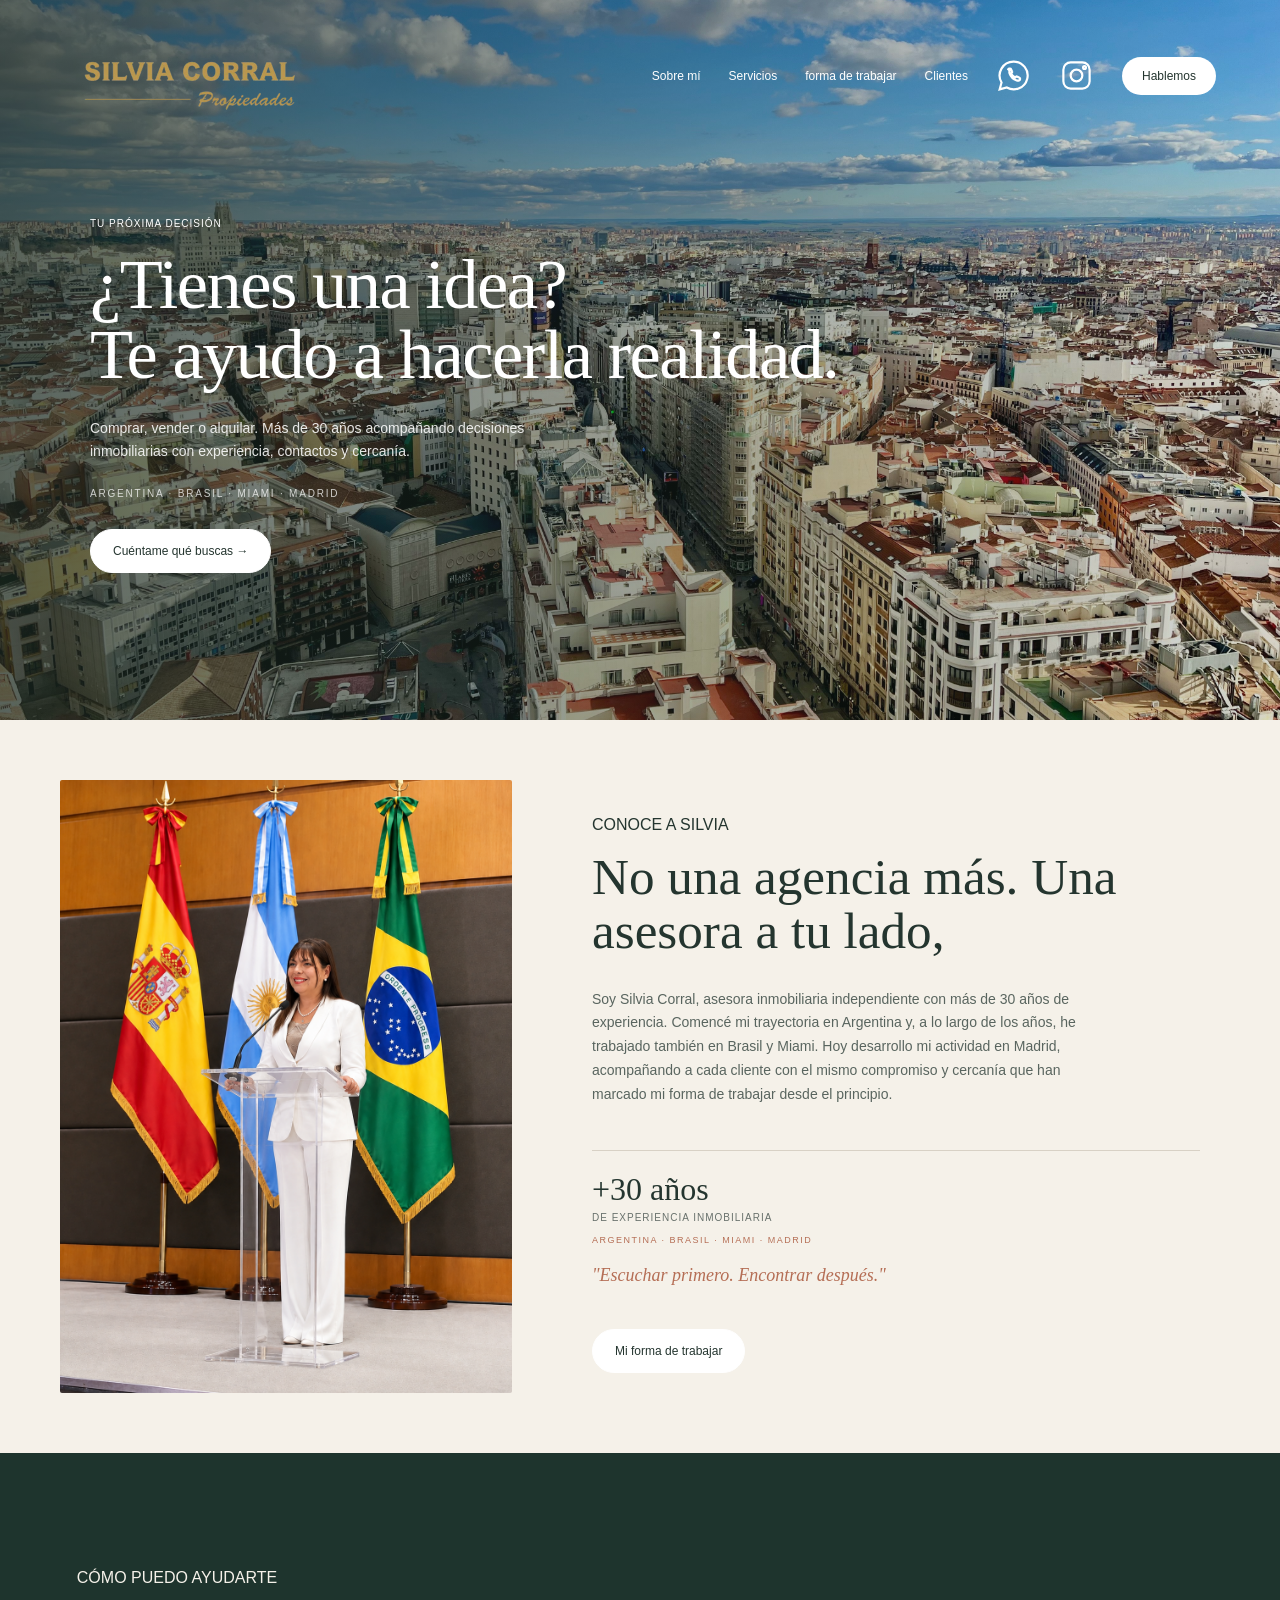
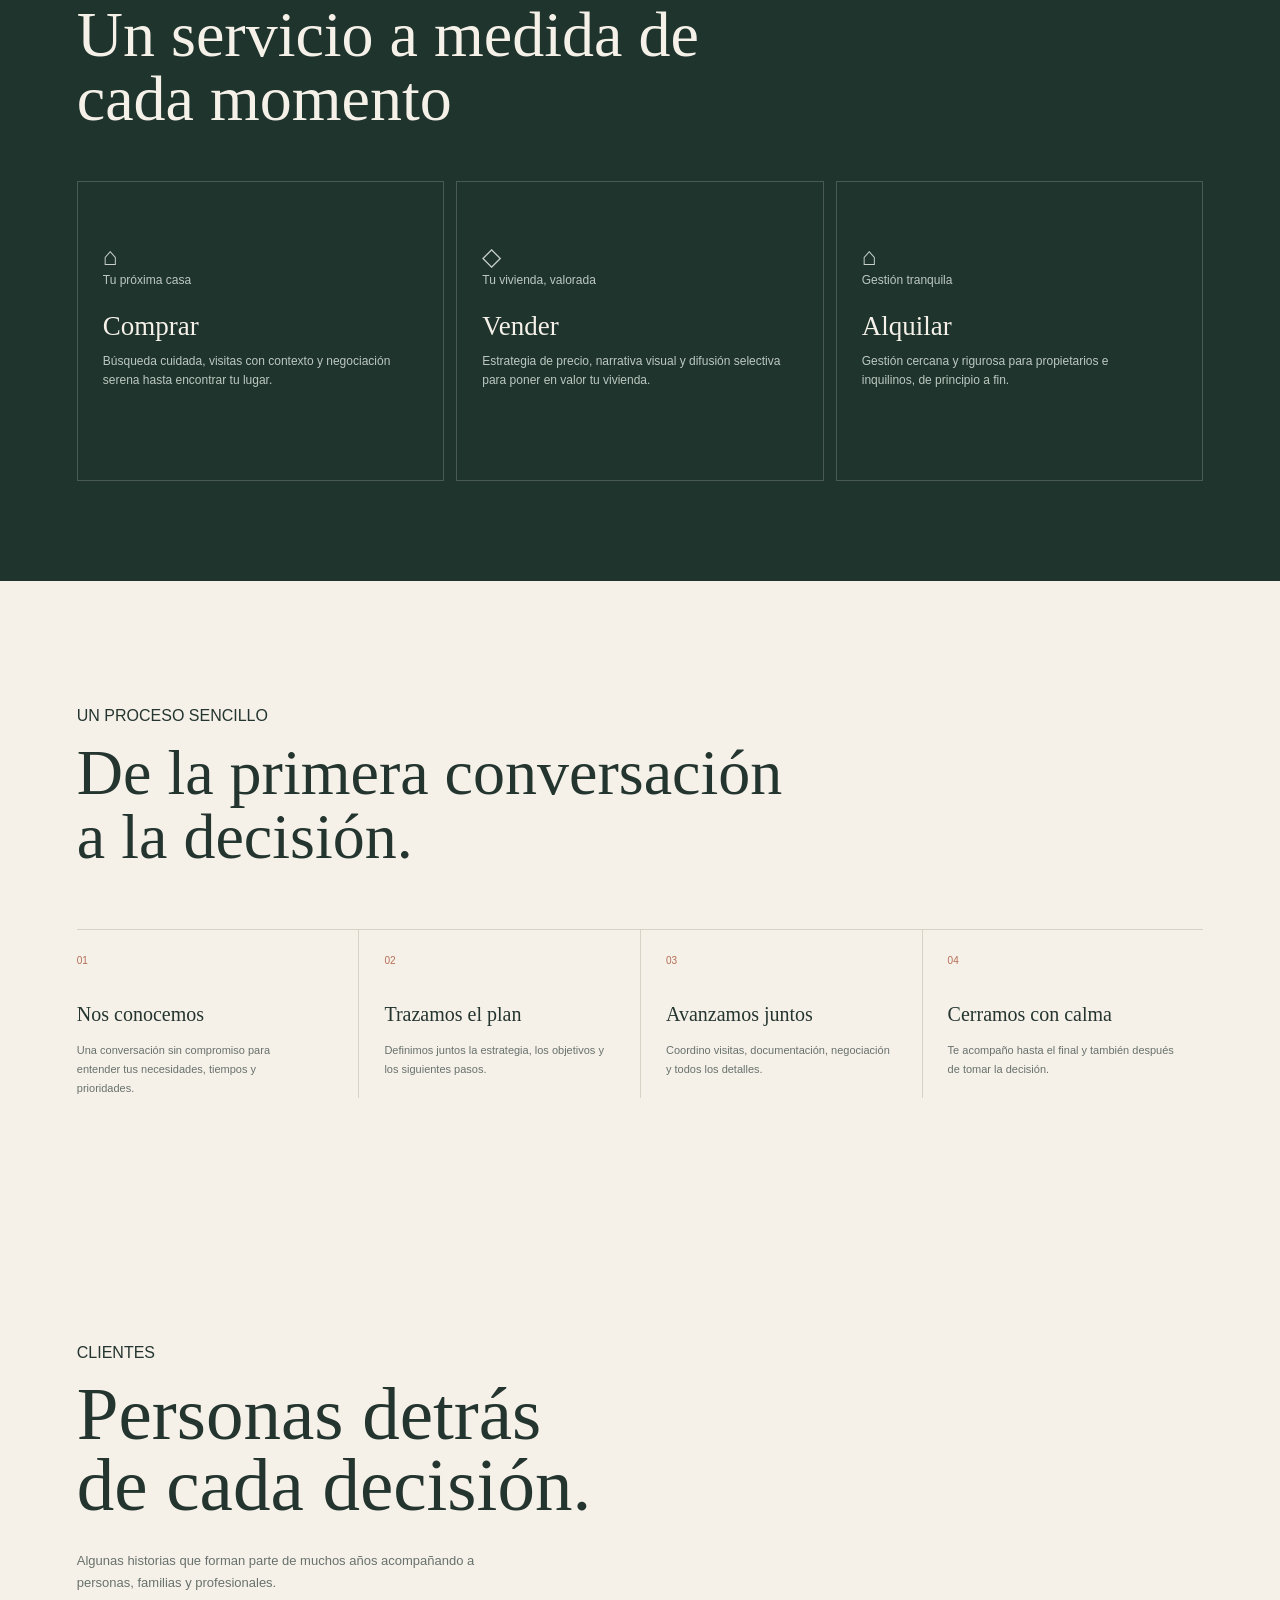
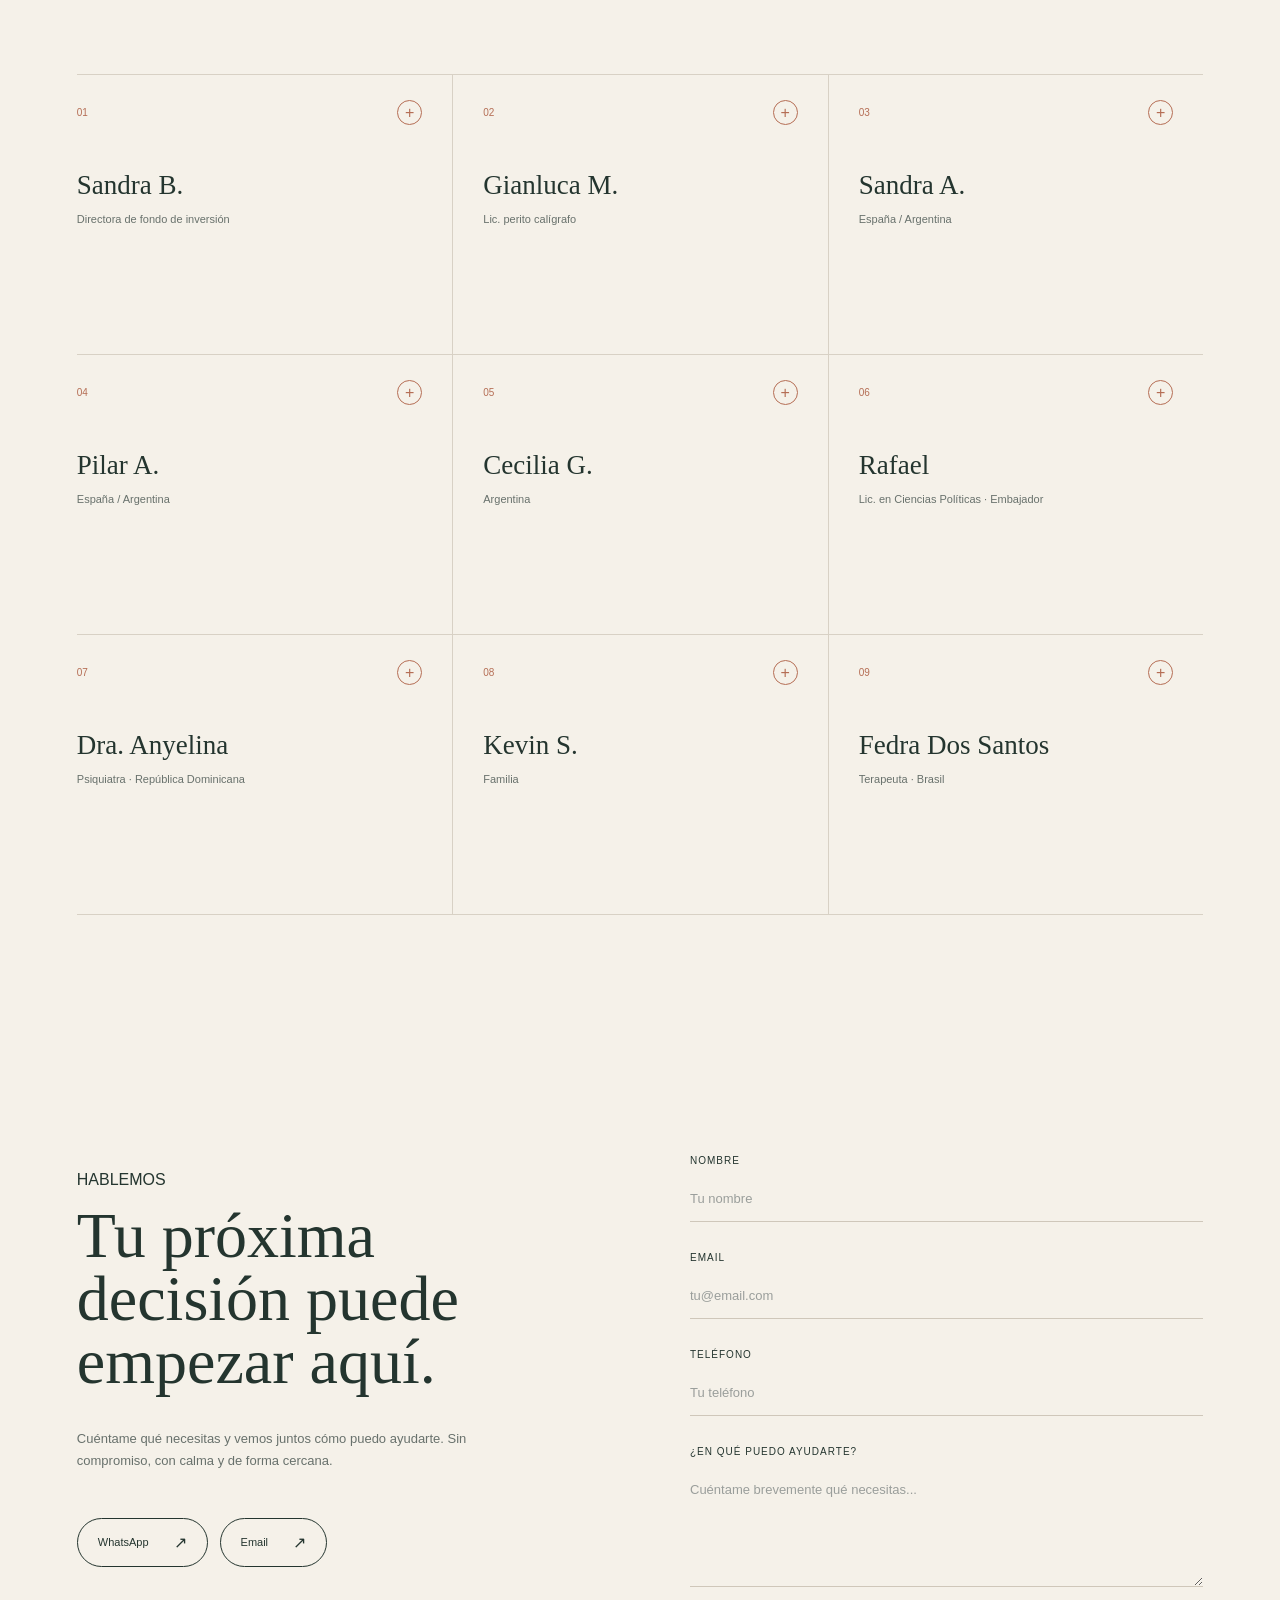
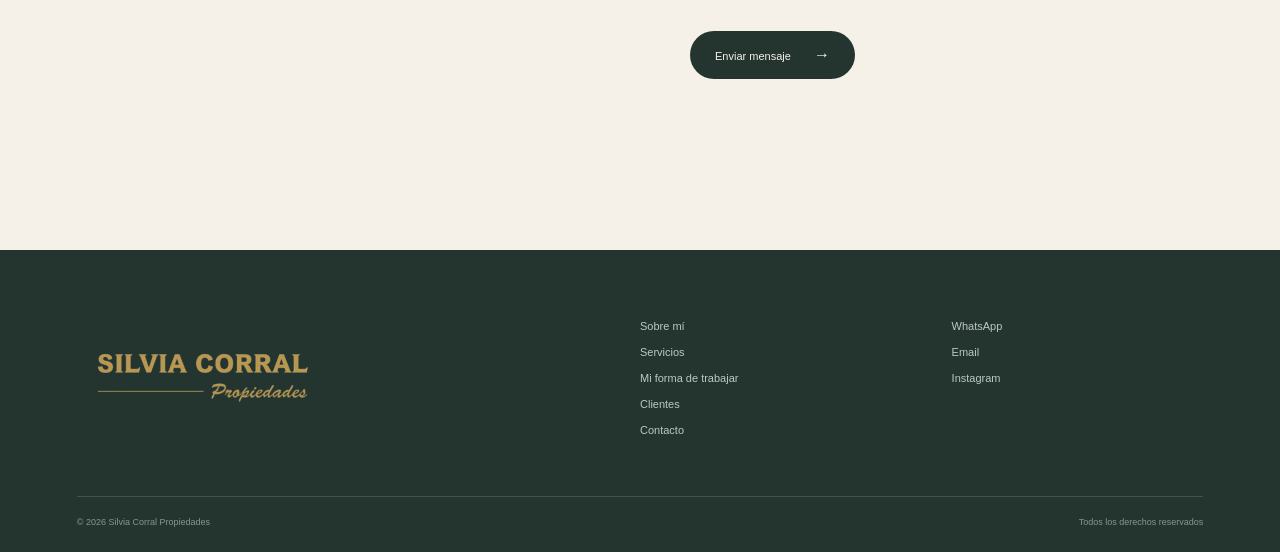
==== index.html @ bbc974fb "Añade logo e iconos sociales al navbar" ====
<!DOCTYPE html>
<html lang="es">
<head>
    <meta charset="UTF-8">
    <meta name="viewport" content="width=device-width, initial-scale=1.0">
    <title>Silvia Corral Propiedades</title>
    <link rel="stylesheet" href="css/style.css">
    <script src="js/main.js" defer></script>
</head>
<body>
<!-- vamos a empezar haciendo la parte del navbar, la idea es mostrar una pagina ELEGANTE pero moderna a su vez  -->
 <!-- Sobre mí | Servicios | Mi forma de trabajar | clientes | Hablemos -->
    <header class="header">
        <!-- vamos a sustituir por el logo orinal -->
        <a href="#" class="logo">
            <img src="img/logo.png" alt="Silvia Corral Propiedades">
        </a>
        <!-- voy a agregar los botones de whatsapp e instagram a ver que tal queda -->
        <nav class="nav">
            <a href="#sobre-mi">Sobre mí</a>
            <a href="#servicios">Servicios</a>
            <a href="#proceso">forma de trabajar</a>
            <a href="#clientes">Clientes</a>
            <!-- aqui vamos a añadir los botones de contacto, whatsapp e instagram  -->
          <a
            href="#"
            class="nav-social"
            id="nav-whatsapp"
            target="_blank"
            rel="noopener noreferrer"
            aria-label="WhatsApp"
>
            <svg viewBox="0 0 24 24" aria-hidden="true">
                <path d="M12 2.5a9.5 9.5 0 0 0-8.2 14.3L2.5 21.5l4.9-1.3A9.5 9.5 0 1 0 12 2.5Z"></path>
                <path d="M8.4 7.7c.2-.4.4-.5.7-.5h.6c.2 0 .4.1.5.4l.8 1.7c.1.2.1.4-.1.6l-.6.7c.7 1.2 1.6 2.1 2.8 2.8l.7-.6c.2-.2.4-.2.6-.1l1.7.8c.3.1.4.3.4.5v.6c0 .3-.1.5-.5.7-.5.3-1.2.3-1.8.1-2.3-.8-4.1-2.6-4.9-4.9-.2-.6-.2-1.3.1-1.8Z"></path>
            </svg>
            </a>
            <a
                href="https://www.instagram.com/silviacorral.propiedades/"
                class="nav-social"
                id="nav-instagram"
                target="_blank"
                rel="noopener noreferrer"
                aria-label="Instagram"
>
            <svg viewBox="0 0 24 24" aria-hidden="true">
                <rect x="3" y="3" width="18" height="18" rx="5"></rect>
                <circle cx="12" cy="12" r="4"></circle>
                <circle cx="17.5" cy="6.5" r="1"></circle>
            </svg>
            </a>
            <a href="#contacto" class="nav-contacto">Hablemos</a>
        </nav>
<!-- 
        <button class="menu-toggle" id="menu-toggle" aria-label="Abrir menú">
            ☰
        </button> -->
    </header>
    <main>
        <section class="hero">

            <div class="hero-contenido">
                <p class="hero-etiqueta">
                    TU PRÓXIMA DECISIÓN
                </p>
                <h1>
                     ¿Tienes una idea?<br>
                    Te ayudo a hacerla realidad.
                </h1>
                <p class="hero-descripcion">
                    Comprar, vender o alquilar.
                    Más de 30 años acompañando decisiones inmobiliarias
                    con experiencia, contactos y cercanía.
                </p>
                <p class="hero-trayectoria">
                   Argentina · Brasil · Miami · Madrid
                </p>
                <div class="hero-botones">
                    <a href="#contacto" class="boton boton-oscuro">
                         Cuéntame qué buscas →
                    </a>
                </div>
            </div>
        </section>
        <!-- Seguimos con la seccion de Silvia, aqui vamos a explicar a que se dedica sus años de experiencia, etc -->
         <section class="sobre-mi" id="sobre-mi">
            <div class="sobre-imagen">
                <img src="img/silvia.jpg" alt="Silvia Corral">
            </div>
            <div class="sobre-contenido">
                <p class="etiqueta">
                    CONOCE A SILVIA
                </p>
            <h2>
                No una agencia más.
                Una asesora a tu lado,
            </h2>
            <p class="sobre-texto">
                Soy Silvia Corral, asesora inmobiliaria independiente
                con más de 30 años de experiencia. Comencé mi trayectoria
                en Argentina y, a lo largo de los años, he trabajado también
                en Brasil y Miami. Hoy desarrollo mi actividad en Madrid,
                acompañando a cada cliente con el mismo compromiso y
                cercanía que han marcado mi forma de trabajar desde el principio.
            </p>
            <div class="trayectoria">
                <strong>+30 años</strong>
                <span>de experiencia inmobiliaria</span>
                <small>Argentina · Brasil · Miami · Madrid</small>
            </div>
            <p class="frase">
                "Escuchar primero. Encontrar después."
            </p>
            <a href="#servicios" class="boton boton-oscuro">
                Mi forma de trabajar
            </a>
            </div>
        </section>
        <!-- La seccion de servicios -->
         <section class="servicios" id="servicios">
            <div class="servicios-cabecera">
            <p class="etiqueta">
                CÓMO PUEDO AYUDARTE
            </p>
        <h2>
            Un servicio a medida
            de cada momento
        </h2>
        </div>
        <div class="servicios-grid">
        <article class="servicio">
            <div class="servicio-icono">
                ⌂
            </div>
            <p class="servicio-etiqueta">Tu próxima casa</p>
            <h3>
                Comprar
            </h3>
            <p>
                Búsqueda cuidada, visitas con contexto
                y negociación serena hasta encontrar
                tu lugar.
            </p>
        </article>
        <article class="servicio">
            <div class="servicio-icono">
                ◇
            </div>
            <p class="servicio-etiqueta">Tu vivienda, valorada</p>
            <h3>
                Vender
            </h3>
            <p>
                Estrategia de precio, narrativa visual
                y difusión selectiva para poner en valor
                tu vivienda.
            </p>
        </article>
        <article class="servicio">
            <div class="servicio-icono">
                ⌂
            </div>
            <p class="servicio-etiqueta">Gestión tranquila</p>
            <h3>
                Alquilar
            </h3>
            <p>
                Gestión cercana y rigurosa para
                propietarios e inquilinos, de principio
                a fin.
            </p>
        </article>
        </div>
    </section>
    <!-- Seguimos con la seccion de PROCESO, explicaremos al cliente como es la metodlogia
    para trabajar con Silvia  -->
    <section class="proceso" id="proceso">
    <div class="proceso-cabecera">
        <p class="etiqueta">
            UN PROCESO SENCILLO
        </p>
        <h2>
            De la primera conversación<br>
            a la decisión.
        </h2>
    </div>
    <div class="proceso-grid">
        <article class="paso">
            <span>01</span>
            <h3>
                Nos conocemos
            </h3>
            <p>
                Una conversación sin compromiso
                para entender tus necesidades,
                tiempos y prioridades.
            </p>
        </article>
        <article class="paso">
            <span>02</span>
            <h3>
                Trazamos el plan
            </h3>
            <p>
                Definimos juntos la estrategia,
                los objetivos y los siguientes
                pasos.
            </p>
        </article>
        <article class="paso">
            <span>03</span>
            <h3>
                Avanzamos juntos
            </h3>
            <p>
                Coordino visitas, documentación,
                negociación y todos los detalles.
            </p>
        </article>
        <article class="paso">
            <span>04</span>
            <h3>
                Cerramos con calma
            </h3>
            <p>
                Te acompaño hasta el final y también
                después de tomar la decisión.
            </p>
        </article>
    </div>
    </section>
    <!-- vvamos a añadir la seccion de clientes mostrando asi los +30 años de experiencia de Silvia, y los +100 clientes satisfechos, etc -->
     <section class="clientes" id="clientes">

    <div class="clientes-cabecera">
        <p class="etiqueta">CLIENTES</p>

        <h2>
            Personas detrás<br>
            de cada decisión.
        </h2>

        <p class="clientes-intro">
            Algunas historias que forman parte
            de muchos años acompañando a personas,
            familias y profesionales.
        </p>
    </div>


    <div class="clientes-grid">

        <article class="cliente" data-cliente="1">
            <div class="cliente-superior">
                <span class="cliente-numero">01</span>
                <span class="cliente-icono">+</span>
            </div>

            <h3>Sandra B.</h3>

            <p class="cliente-profesion">
                Directora de fondo de inversión
            </p>

            <div class="cliente-detalle">
                <p>
                    Asesoramiento especializado en
                    adquisición y posicionamiento para
                    perfiles de inversión.
                </p>
            </div>
        </article>


        <article class="cliente" data-cliente="2">
            <div class="cliente-superior">
                <span class="cliente-numero">02</span>
                <span class="cliente-icono">+</span>
            </div>

            <h3>Gianluca M.</h3>

            <p class="cliente-profesion">
                Lic. perito calígrafo
            </p>

            <div class="cliente-detalle">
                <p>
                    Gestión de venta de primera vivienda
                    con estrategia de mercado y cierre eficaz.
                </p>
            </div>
        </article>


        <article class="cliente" data-cliente="3">
            <div class="cliente-superior">
                <span class="cliente-numero">03</span>
                <span class="cliente-icono">+</span>
            </div>

            <h3>Sandra A.</h3>

            <p class="cliente-profesion">
                España / Argentina
            </p>

            <div class="cliente-detalle">
                <p>
                    Venta de inmueble y gestión continua
                    de administración patrimonial desde
                    Argentina.
                </p>
            </div>
        </article>


        <article class="cliente" data-cliente="4">
            <div class="cliente-superior">
                <span class="cliente-numero">04</span>
                <span class="cliente-icono">+</span>
            </div>

            <h3>Pilar A.</h3>

            <p class="cliente-profesion">
                España / Argentina
            </p>

            <div class="cliente-detalle">
                <p>
                    Intermediación en operación residencial
                    y continuidad en gestión administrativa
                    durante más de tres décadas.
                </p>
            </div>
        </article>


        <article class="cliente" data-cliente="5">
            <div class="cliente-superior">
                <span class="cliente-numero">05</span>
                <span class="cliente-icono">+</span>
            </div>

            <h3>Cecilia G.</h3>

            <p class="cliente-profesion">
                Argentina
            </p>

            <div class="cliente-detalle">
                <p>
                    Venta de inmueble con enfoque en
                    optimización de valor y transacción segura.
                </p>
            </div>
        </article>


        <article class="cliente" data-cliente="6">
            <div class="cliente-superior">
                <span class="cliente-numero">06</span>
                <span class="cliente-icono">+</span>
            </div>

            <h3>Rafael</h3>

            <p class="cliente-profesion">
                Lic. en Ciencias Políticas · Embajador
            </p>

            <div class="cliente-detalle">
                <p>
                    Cierre de operación residencial para
                    perfil familiar con enfoque en rentabilidad
                    y conveniencia estratégica.
                </p>
            </div>
        </article>


        <article class="cliente" data-cliente="7">
            <div class="cliente-superior">
                <span class="cliente-numero">07</span>
                <span class="cliente-icono">+</span>
            </div>

            <h3>Dra. Anyelina</h3>

            <p class="cliente-profesion">
                Psiquiatra · República Dominicana
            </p>

            <div class="cliente-detalle">
                <p>
                    Búsqueda y contratación de vivienda
                    para familia con criterios de ubicación,
                    confort y estabilidad.
                </p>
            </div>
        </article>


        <article class="cliente" data-cliente="8">
            <div class="cliente-superior">
                <span class="cliente-numero">08</span>
                <span class="cliente-icono">+</span>
            </div>

            <h3>Kevin S.</h3>

            <p class="cliente-profesion">
                Familia
            </p>

            <div class="cliente-detalle">
                <p>
                    Intermediación en venta de vivienda
                    unifamiliar para perfil familiar con
                    necesidad de traslado y reubicación.
                </p>
            </div>
        </article>


        <article class="cliente" data-cliente="9">
            <div class="cliente-superior">
                <span class="cliente-numero">09</span>
                <span class="cliente-icono">+</span>
            </div>

            <h3>Fedra Dos Santos</h3>

            <p class="cliente-profesion">
                Terapeuta · Brasil
            </p>

            <div class="cliente-detalle">
                <p>
                    Gestión de arrendamiento con selección
                    de inquilino y supervisión del proceso
                    de alquiler.
                </p>
            </div>
        </article>

    </div>

</section>
    <!-- Seccion de cntacto, aqui tambien vamos añadir el icono de whatsapp y correos  -->
<section class="contacto" id="contacto">
    <div class="contacto-info">
        <p class="etiqueta">HABLEMOS</p>
        <h2>
            Tu próxima decisión
            puede empezar aquí.
        </h2>
        <p class="contacto-texto">
            Cuéntame qué necesitas y vemos juntos
            cómo puedo ayudarte. Sin compromiso,
            con calma y de forma cercana.
        </p>
        <div class="contacto-botones">
            <a
                href="#"
                class="contacto-boton"
                id="boton-whatsapp"
                target="_blank"
                rel="noopener noreferrer"
                >
                WhatsApp
                <span>↗</span>
            </a>
            <a
                href="#"
                class="contacto-boton"
                id="boton-email"
          >
                Email
                <span>↗</span>
            </a>
        </div>
    </div>
    <form class="formulario-contacto" id="formulario-contacto" action="" method="POST" novalidate>
        <div class="campo">
            <label for="nombre">Nombre</label>
            <input
                type="text"
                id="nombre"
                name="nombre"
                placeholder="Tu nombre"
                required
            >
        </div>
        <div class="campo">
            <label for="email">Email</label>
            <input
                type="email"
                id="email"
                name="email"
                placeholder="tu@email.com"
                required
            >
        </div>
        <div class="campo">
            <label for="telefono">Teléfono</label>
            <input
                type="tel"
                id="telefono"
                name="telefono"
                placeholder="Tu teléfono"
            >
        </div>
        <div class="campo">
            <label for="mensaje">¿En qué puedo ayudarte?</label>
            <textarea
                id="mensaje"
                name="mensaje"
                rows="5"
                placeholder="Cuéntame brevemente qué necesitas..."
                required
            ></textarea>
        </div>
        <button type="submit" class="boton-enviar">
            Enviar mensaje
            <span>→</span>
        </button>
        <p class="mensaje-formulario" id="mensaje-formulario"></p>
    </form>
    </section>
    </main>
    <!-- parte final de la web -->
<footer class="footer">
 <div class="footer-contenido">
         <div class="footer-marca">
             <!-- vamos a sustituir por el logo orinal -->
            <a href="#" class="logo">
                <img src="img/logo.png" alt="Silvia Corral Propiedades">
            </a>
        </div>
        <div class="footer-enlaces">

            <a href="#sobre-mi">Sobre mí</a>
            <a href="#servicios">Servicios</a>
            <a href="#proceso">Mi forma de trabajar</a>
            <a href="#clientes">Clientes</a>
            <a href="#contacto">Contacto</a>
        </div>
        <div class="footer-contacto">
            <a href="https://wa.me/34600000000"
               target="_blank"
               rel="noopener noreferrer">
                WhatsApp
            </a>
            <a href="mailto:info@silviacorral.com">
                Email
            </a>
            <a href="#" target="_blank">
                Instagram
            </a>
        </div>
    </div>
    <div class="footer-bottom">

        <span>
            © 2026 Silvia Corral Propiedades
        </span>

        <span>
            Todos los derechos reservados
        </span>

    </div>
</footer>
</body>
</html>
---- css/style.css ----
/* Configuracion inicial basica */
* {
    box-sizing: border-box;
}
html {
    scroll-behavior: smooth;
}
body {
    margin: 0;
    background: #f5f1e9;
    color: #24352f;
    font-family: Arial, sans-serif;
}
a {
    color: inherit;
    text-decoration: none;
}
/* formulario */
.mensaje-formulario {
    min-height: 20px;
    margin-top: 20px;
    font-size: 11px;
    line-height: 1.5;
}

.mensaje-formulario.exito {
    color: #52705f;
}

.mensaje-formulario.error {
    color: #b56e55;
}
/* HEADER */
.header {
    position: absolute;
    top: 0;
    left: 0;

    width: 100%;

    padding: 28px 5%;

    display: flex;
    justify-content: space-between;
    align-items: center;

    z-index: 10;

    color: white;
}
.logo img {
    display: block;
    width: 250px;
    height: auto;
}
.nav {
    display: flex;
    align-items: center;
    gap: 28px;

    font-size: 12px;
}
.nav-contacto {
    padding: 12px 20px;

    background: white;
    color: #24352f;

    border-radius: 30px;
}
.nav-social {
    display: flex;
    align-items: center;
    justify-content: center;
    color: white;
    text-decoration: none;
}

.nav-social svg {
    width: 35px;
    height: 35px;
    fill: none;
    stroke: currentColor;
    stroke-width: 1.5;
}
/* HERO */
.hero {
    min-height: 720px;

    display: flex;
    align-items: center;

    color: white;

   background-image:
    linear-gradient(
        90deg,
        rgba(27, 42, 35, 0.72) 0%,
        rgba(27, 42, 35, 0.45) 45%,
        rgba(27, 42, 35, 0.15) 100%
    ),
    url("../img/hero.jpg");

    background-size: cover;
    background-position: center;
}
.hero-contenido {
    width: 90%;
    max-width: 1100px;

    margin: 0 auto;

    padding-top: 60px;
}
.hero-etiqueta {
    margin-bottom: 20px;

    font-size: 10px;
    letter-spacing: 1px;
}
.hero h1 {
    margin: 0;
    max-width: 750px;
    font-family: Georgia, serif;
    font-size: clamp(46px, 5.5vw, 76px);
    font-weight: normal;
    line-height: 1;
    letter-spacing: -1.5px;
}
.hero-descripcion {
    max-width: 500px;
    margin-top: 28px;
    font-size: 14px;
    line-height: 1.65;
    color: rgba(255, 255, 255, 0.88);
}
.hero-botones {
    display: flex;
    gap: 10px;

    margin-top: 30px;
}
.hero-trayectoria {
    margin-top: 24px;
    font-size: 10px;
    text-transform: uppercase;
    letter-spacing: 1.8px;
    color: rgba(255, 255, 255, 0.75);
}
.boton {
    padding: 14px 22px;

    border-radius: 30px;

    font-size: 12px;
}
.hero-contenido {
    position: relative;
    z-index: 2;
}
.boton-claro {
    background: white;
    color: #24352f;
}
.boton-oscuro {
    background: white;
    color: #24352f;
    border: 1px solid white;
    transition: all 0.3s ease;
}
.boton-oscuro:hover {
    background: transparent;
    color: white;
}
/* Sobre mi: diseño de la seccion de Silvia */
/* =========================
   SOBRE SILVIA
========================= */
.sobre-mi {
    display: grid;
    grid-template-columns: 0.8fr 1.2fr;
    min-height: 520px;
    background: #f5f1e9;
}
.sobre-imagen {
    min-height: 520px;
    padding: 60px 0 60px 60px;
}
.sobre-imagen img {
    width: 100%;
    height: 100%;
    display: block;
    object-fit: cover;
    border-radius: 2px;
}
.sobre-contenido {
    display: flex;
    flex-direction: column;
    justify-content: center;
    padding: 80px;
}
.sobre-contenido h2 {
    max-width: 600px;
    margin: 0;
    font-family: Georgia, serif;
    font-size: clamp(40px, 4vw, 60px);
    font-weight: normal;
    line-height: 1.05;
    color: #24352f;
}
.sobre-texto {
    max-width: 500px;
    margin-top: 30px;
    font-size: 14px;
    line-height: 1.7;
    color: #59655f;
}
.frase {
    margin-top: 20px;
    font-family: Georgia, serif;
    font-size: 18px;
    font-style: italic;
    color: #b56e55;
}
.sobre-contenido .boton {
    align-self: flex-start;
    margin-top: 25px;
}
.trayectoria {
    display: flex;
    flex-direction: column;
    gap: 4px;
    margin-top: 30px;
    padding-top: 20px;
    border-top: 1px solid #d8d1c5;
}

.trayectoria strong {
    font-family: Georgia, serif;
    font-size: 32px;
    font-weight: normal;
    color: #24352f;
}

.trayectoria span {
    color: #68716c;
    font-size: 10px;
    text-transform: uppercase;
    letter-spacing: 1px;
}

.trayectoria small {
    margin-top: 8px;
    color: #b56e55;
    font-size: 9px;
    text-transform: uppercase;
    letter-spacing: 1.5px;
}
/* =========================
   SERVICIOS
========================= */
.servicios {
    background: #1e342d;
    color: #f5f1e9;
    padding: 100px 6%;
}
.servicios-cabecera {
    max-width: 1200px;
    margin: 0 auto 50px;
}
.servicios-cabecera h2 {
    max-width: 700px;
    margin: 0;
    font-family: Georgia, serif;
    font-size: clamp(40px, 5vw, 64px);
    font-weight: normal;
    line-height: 1;
}
.servicios-grid {
    max-width: 1200px;
    margin: auto;
    display: grid;
    grid-template-columns: repeat(3, 1fr);
    gap: 12px;
}
.servicio {
    min-height: 300px;
    padding: 25px;
    border: 1px solid rgba(245, 241, 233, 0.2);
    display: flex;
    flex-direction: column;
}
.servicio-numero {
    font-size: 10px;
    color: #c98a70;
}
.servicio-icono {
    margin-top: 35px;
    font-size: 25px;
    color: #c8d0ca;
}
.servicio h3 {
    margin: 20px 0 10px;
    font-family: Georgia, serif;
    font-size: 27px;
    font-weight: normal;
}
.servicio p {
    max-width: 300px;
    margin: 0;
    color: #bdc8c2;
    font-size: 12px;
    line-height: 1.6;
}
/* El estilo de como sera la pagina del PROCESO para trabajar con Silvia */
/* =========================
   PROCESO
========================= */
.proceso {
    background: #f5f1e9;
    padding: 110px 6%;
}
.proceso-cabecera {
    max-width: 1200px;
    margin: 0 auto;
}
.proceso-cabecera h2 {
    margin: 0;
    font-family: Georgia, serif;
    font-size: clamp(40px, 5vw, 64px);
    font-weight: normal;
    line-height: 1;
    color: #24352f;
}
.proceso-grid {
    max-width: 1200px;
    margin: 60px auto 0;
    display: grid;
    grid-template-columns: repeat(4, 1fr);
    border-top: 1px solid #d8d1c5;
}
.paso {
    padding: 20px 25px 0 0;
}
.paso + .paso {
    padding-left: 25px;
    border-left: 1px solid #d8d1c5;
}
.paso span {
    color: #b56e55;
    font-size: 10px;
}
.paso h3 {
    margin: 35px 0 15px;
    font-family: Georgia, serif;
    font-size: 20px;
    font-weight: normal;
    color: #24352f;
}
.paso p {
    max-width: 230px;
    margin: 0;
    color: #68716c;
    font-size: 11px;
    line-height: 1.7;
}
/* en el sig bloque vamos a dejar elk estilo de la seccion de clientes */
/* =========================
   CLIENTES
========================= */

.clientes {
    background: #f5f1e9;
    padding: 120px 6%;
    color: #24352f;
}

.clientes-cabecera {
    max-width: 1200px;
    margin: 0 auto;
}

.clientes-cabecera h2 {
    margin: 0;
    font-family: Georgia, serif;
    font-size: clamp(45px, 6vw, 75px);
    font-weight: normal;
    line-height: 0.95;
}

.clientes-intro {
    max-width: 430px;
    margin: 30px 0 0;
    color: #68716c;
    font-size: 13px;
    line-height: 1.7;
}
/* GRID */
.clientes-grid {
    max-width: 1200px;
    margin: 80px auto 0;
    display: grid;
    grid-template-columns: repeat(3, 1fr);
    border-top: 1px solid #d8d1c5;
}
/* TARJETA */
.cliente {
    min-height: 280px;
    padding: 25px 30px 30px 0;
    border-bottom: 1px solid #d8d1c5;
    cursor: pointer;
    transition:
        background 0.3s ease,
        padding 0.3s ease;
}
.cliente:nth-child(3n + 2),
.cliente:nth-child(3n + 3) {
    padding-left: 30px;
    border-left: 1px solid #d8d1c5;
}
/* PARTE SUPERIOR */
.cliente-superior {
    display: flex;
    justify-content: space-between;
    align-items: center;
}
.cliente-numero {
    color: #b56e55;
    font-size: 10px;
}
.cliente-icono {
    width: 25px;
    height: 25px;
    display: flex;
    align-items: center;
    justify-content: center;
    border: 1px solid #b56e55;
    border-radius: 50%;
    color: #b56e55;
    font-size: 16px;
    font-weight: normal;
    transition:
        transform 0.3s ease,
        background 0.3s ease,
        color 0.3s ease;
}
/* TEXTO */
.cliente h3 {
    margin: 45px 0 10px;

    font-family: Georgia, serif;
    font-size: 27px;
    font-weight: normal;
}
.cliente-profesion {
    margin: 0;

    color: #68716c;
    font-size: 11px;
    line-height: 1.5;
}
/* DETALLE */

.cliente-detalle {
    max-height: 0;
    overflow: hidden;

    opacity: 0;

    transition:
        max-height 0.4s ease,
        opacity 0.3s ease,
        margin-top 0.4s ease;
}

.cliente-detalle p {
    max-width: 300px;
    margin: 0;

    color: #68716c;
    font-size: 12px;
    line-height: 1.7;
}


/* HOVER */

.cliente:hover {
    background: #eee9df;
}

.cliente:hover .cliente-icono {
    transform: rotate(90deg);
}


/* CLIENTE ABIERTO */

.cliente.activo {
    background: #eee9df;
}

.cliente.activo .cliente-icono {
    transform: rotate(45deg);
    background: #b56e55;
    color: #f5f1e9;
}

.cliente.activo .cliente-detalle {
    max-height: 150px;
    margin-top: 25px;
    opacity: 1;
}
/* ULTIMA PARTE y es CONTACTO */
/* =========================
   CONTACTO
========================= */

.contacto {
    background: #f5f1e9;
    padding: 120px 6%;
    display: grid;
    grid-template-columns: 1fr 1fr;
    gap: 100px;
}

.contacto-info {
    max-width: 550px;
}

.contacto-info h2 {
    margin: 0;
    font-family: Georgia, serif;
    font-size: clamp(45px, 5vw, 68px);
    font-weight: normal;
    line-height: 0.98;
    color: #24352f;
}

.contacto-texto {
    max-width: 430px;
    margin: 35px 0 0;
    color: #68716c;
    font-size: 13px;
    line-height: 1.7;
}

.contacto-botones {
    display: flex;
    gap: 12px;
    margin-top: 45px;
}

.contacto-boton {
    display: flex;
    align-items: center;
    gap: 25px;
    padding: 14px 20px;
    border: 1px solid #24352f;
    border-radius: 30px;
    color: #24352f;
    text-decoration: none;
    font-size: 11px;
    transition: all 0.3s ease;
}

.contacto-boton span {
    font-size: 16px;
}

.contacto-boton:hover {
    background: #24352f;
    color: #f5f1e9;
}


/* FORMULARIO */

.formulario-contacto {
    max-width: 550px;
    width: 100%;
}

.campo {
    margin-bottom: 30px;
}

.campo label {
    display: block;
    margin-bottom: 10px;
    color: #24352f;
    font-size: 10px;
    text-transform: uppercase;
    letter-spacing: 1px;
}

.campo input,
.campo textarea {
    width: 100%;
    box-sizing: border-box;
    padding: 15px 0;
    border: none;
    border-bottom: 1px solid #cfc7ba;
    background: transparent;
    color: #24352f;
    font-family: Arial, sans-serif;
    font-size: 13px;
    outline: none;
}

.campo textarea {
    resize: vertical;
    min-height: 120px;
}

.campo input::placeholder,
.campo textarea::placeholder {
    color: #9a9e9b;
}

.campo input:focus,
.campo textarea:focus {
    border-bottom-color: #24352f;
}

.boton-enviar {
    margin-top: 10px;
    padding: 15px 25px;
    border: none;
    border-radius: 30px;
    background: #24352f;
    color: #f5f1e9;
    font-size: 11px;
    cursor: pointer;
    transition: all 0.3s ease;
}

.boton-enviar span {
    margin-left: 20px;
    font-size: 16px;
}

.boton-enviar:hover {
    background: #b56e55;
}
/* parte final de la web estatica */
/* =========================
   FOOTER
========================= */

.footer {
    background: #24352f;
    color: #f5f1e9;
    padding: 70px 6% 25px;
}

.footer-contenido {
    max-width: 1200px;
    margin: 0 auto;
    display: grid;
    grid-template-columns: 2fr 1fr 1fr;
    gap: 60px;
}

.footer .logo {
    display: inline-flex;
    flex-direction: column;
    color: #f5f1e9;
    text-decoration: none;
}

.footer .logo span {
    font-family: Georgia, serif;
    font-size: 25px;
}

.footer .logo small {
    margin-top: 3px;
    font-size: 8px;
    letter-spacing: 2px;
}

.footer-marca p {
    max-width: 250px;
    margin-top: 25px;
    color: #bdc8c2;
    font-size: 11px;
    line-height: 1.6;
}

.footer-enlaces,
.footer-contacto {
    display: flex;
    flex-direction: column;
    gap: 14px;
}

.footer-enlaces a,
.footer-contacto a {
    color: #bdc8c2;
    text-decoration: none;
    font-size: 11px;
    transition: color 0.3s ease;
}

.footer-enlaces a:hover,
.footer-contacto a:hover {
    color: #c98a70;
}

.footer-bottom {
    max-width: 1200px;
    margin: 60px auto 0;
    padding-top: 20px;
    border-top: 1px solid rgba(245, 241, 233, 0.15);
    display: flex;
    justify-content: space-between;
    color: #89958f;
    font-size: 9px;
}
/* Aqui vamos a poner la seccion movil */
@media (max-width: 768px) {
        .header {
        padding: 20px 5%;
    }
    .nav {
        gap: 12px;
        font-size: 10px;
    }
    .nav-contacto {
        padding: 9px 14px;
    }
    .logo {
        font-size: 16px;
    }
    .sobre-mi {
        grid-template-columns: 1fr;
    }
   .sobre-imagen {
        min-height: 400px;
        padding: 30px 6% 0;
    }
    .sobre-contenido {
        padding: 70px 6%;
    }
    .servicios-grid {
    grid-template-columns: 1fr;
}
.servicio {
    min-height: 250px;
}
.proceso {
    padding: 80px 6%;
}
.proceso-grid {
    grid-template-columns: 1fr 1fr;
    gap: 0;
}
.paso {
    padding: 25px 15px 25px 0;
}
.paso + .paso {
    padding-left: 15px;
}
.paso:nth-child(3) {
    border-left: none;
    padding-left: 0;
}
.contacto {
        grid-template-columns: 1fr;
        gap: 60px;
        padding: 80px 6%;
    }

    .contacto-info h2 {
        font-size: 48px;
    }

    .contacto-botones {
        flex-direction: column;
        align-items: flex-start;
    }

    .contacto-boton {
        width: auto;
    }
    .footer-contenido {
    grid-template-columns: 1fr;
    gap: 40px;
}

.footer-bottom {
    flex-direction: column;
    gap: 10px;
}
}
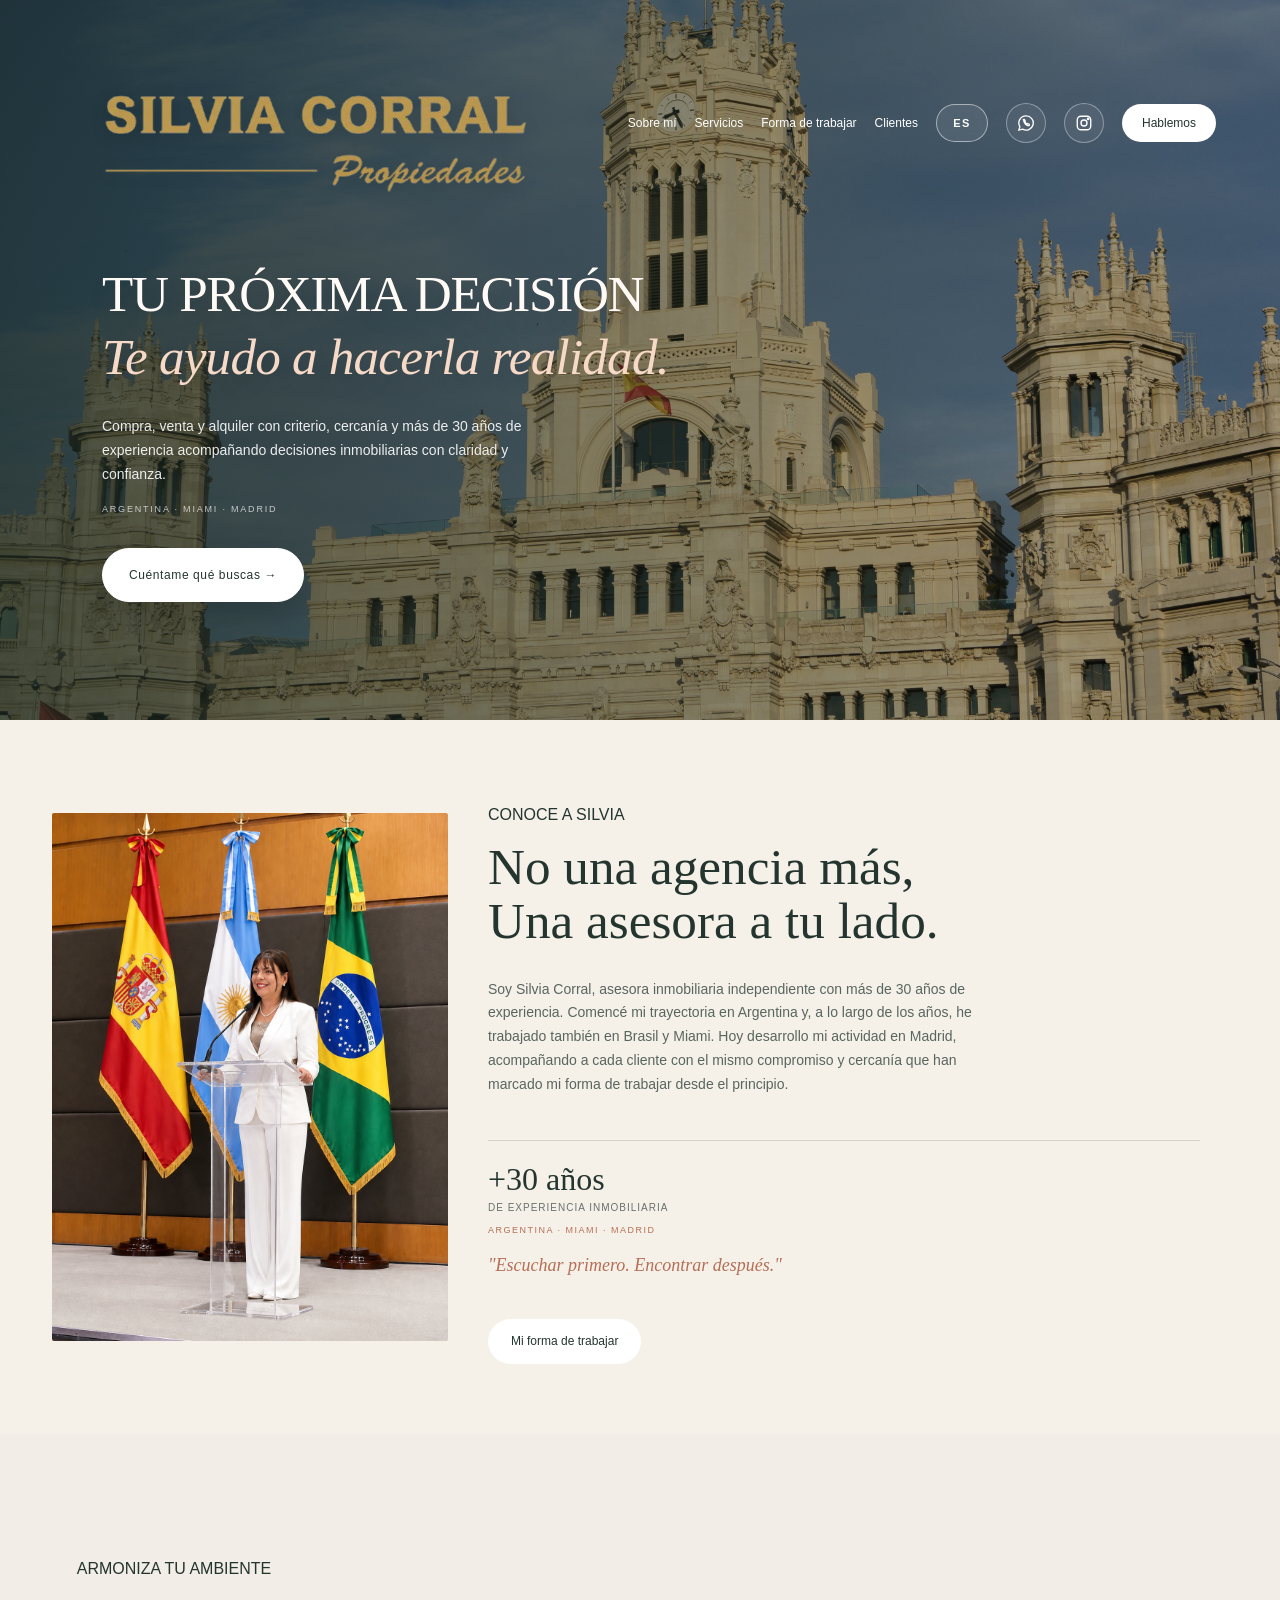
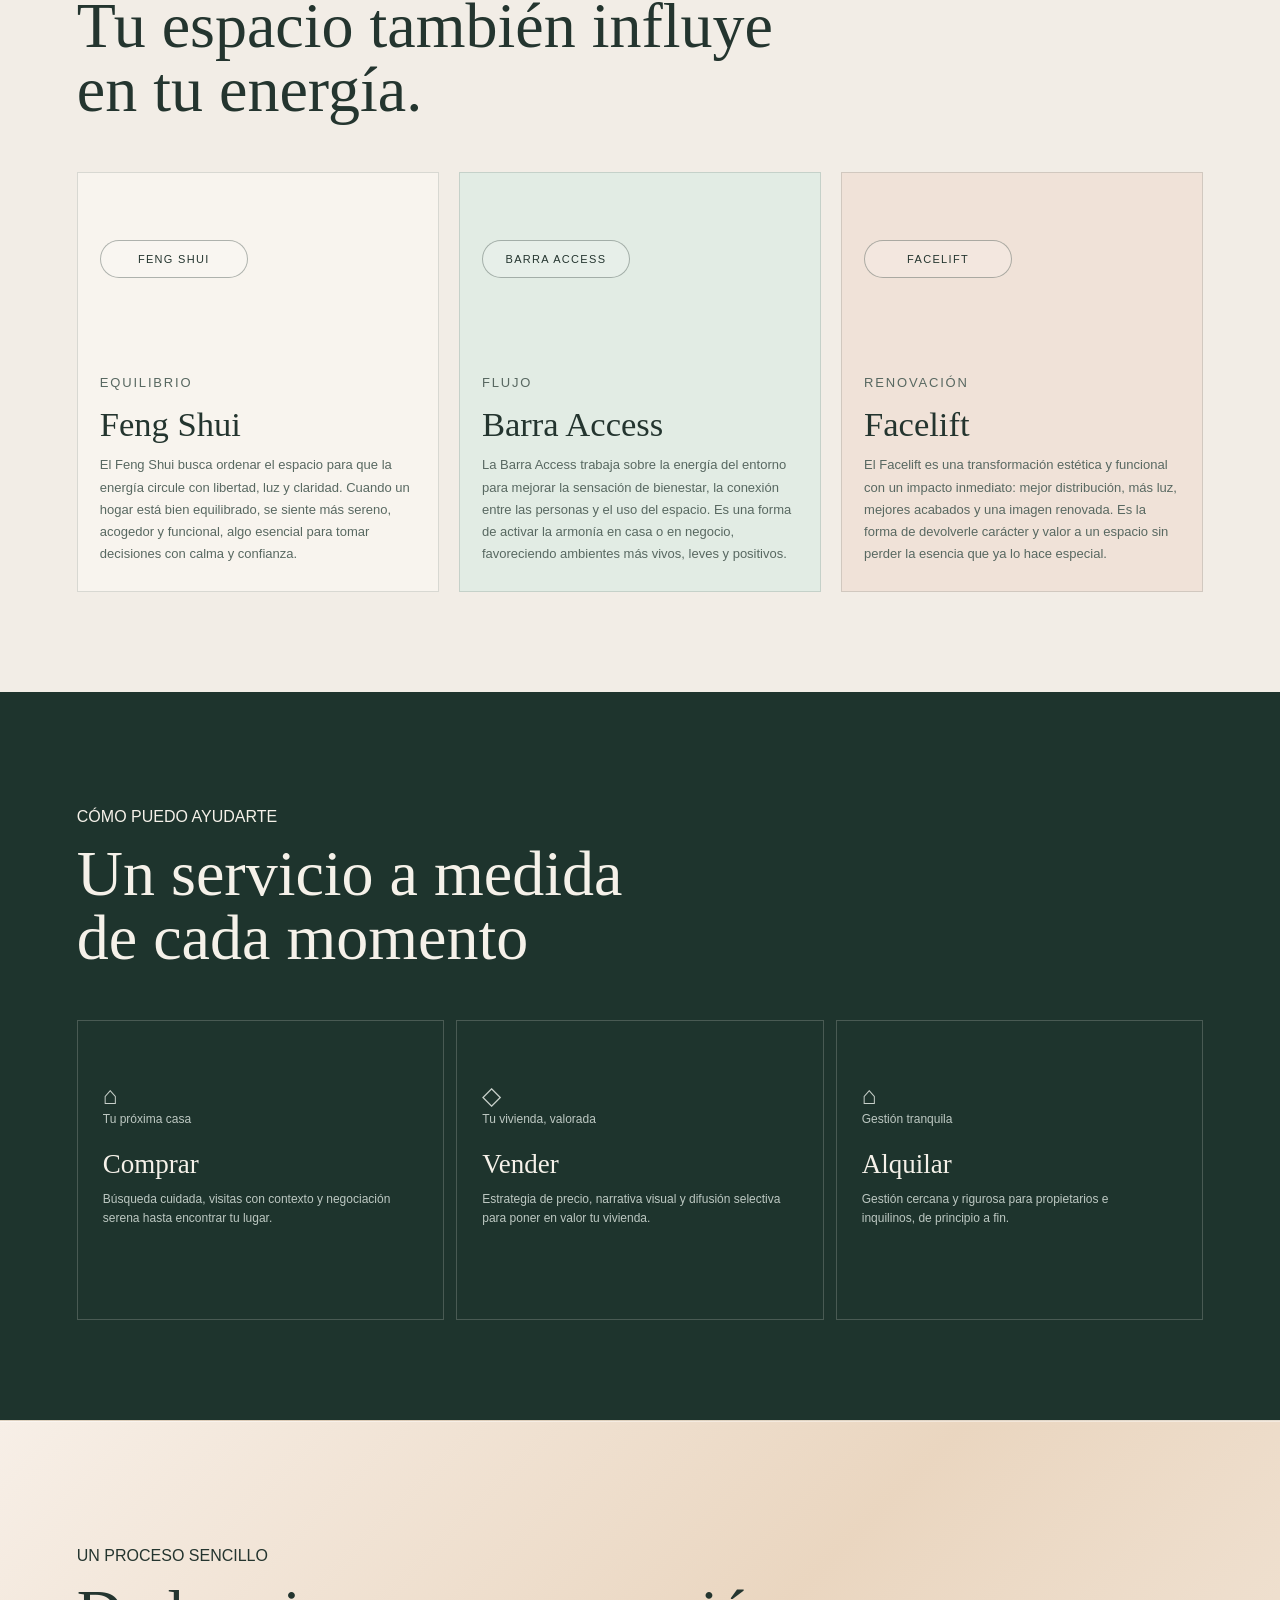
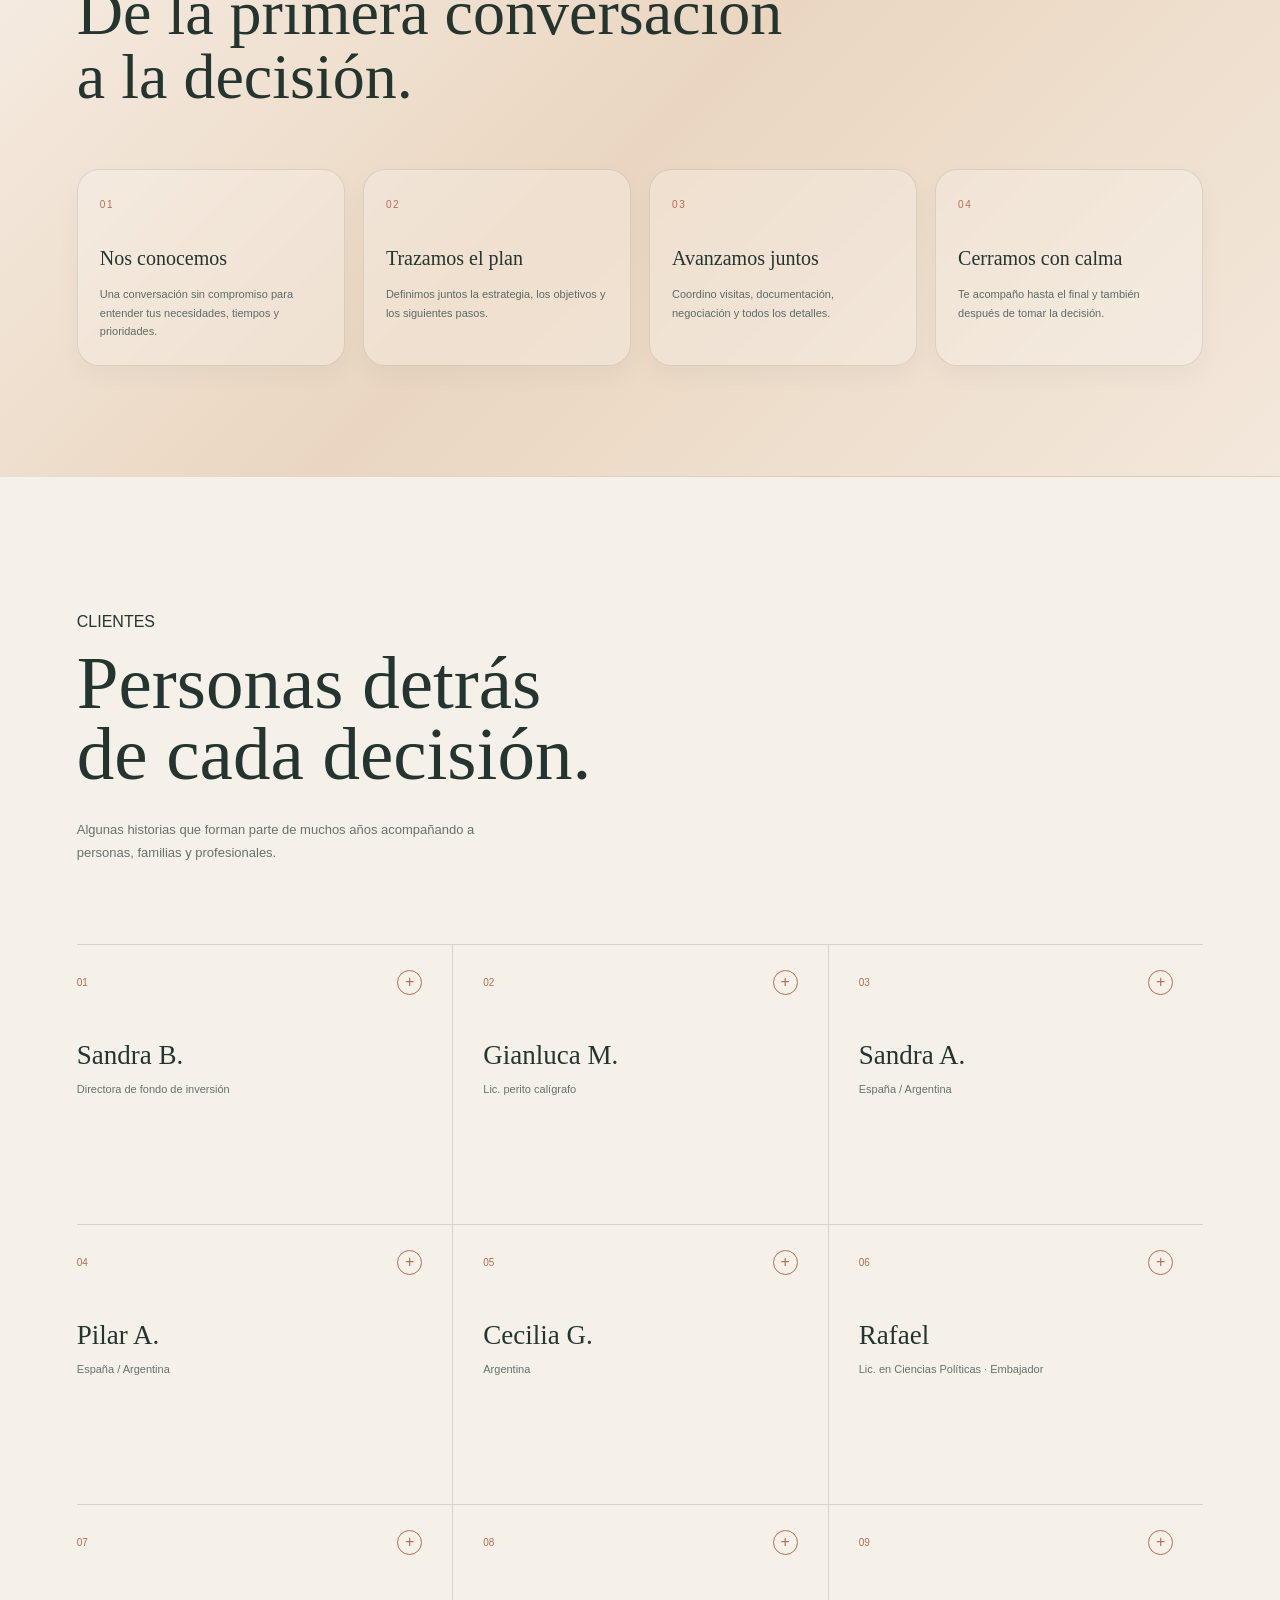
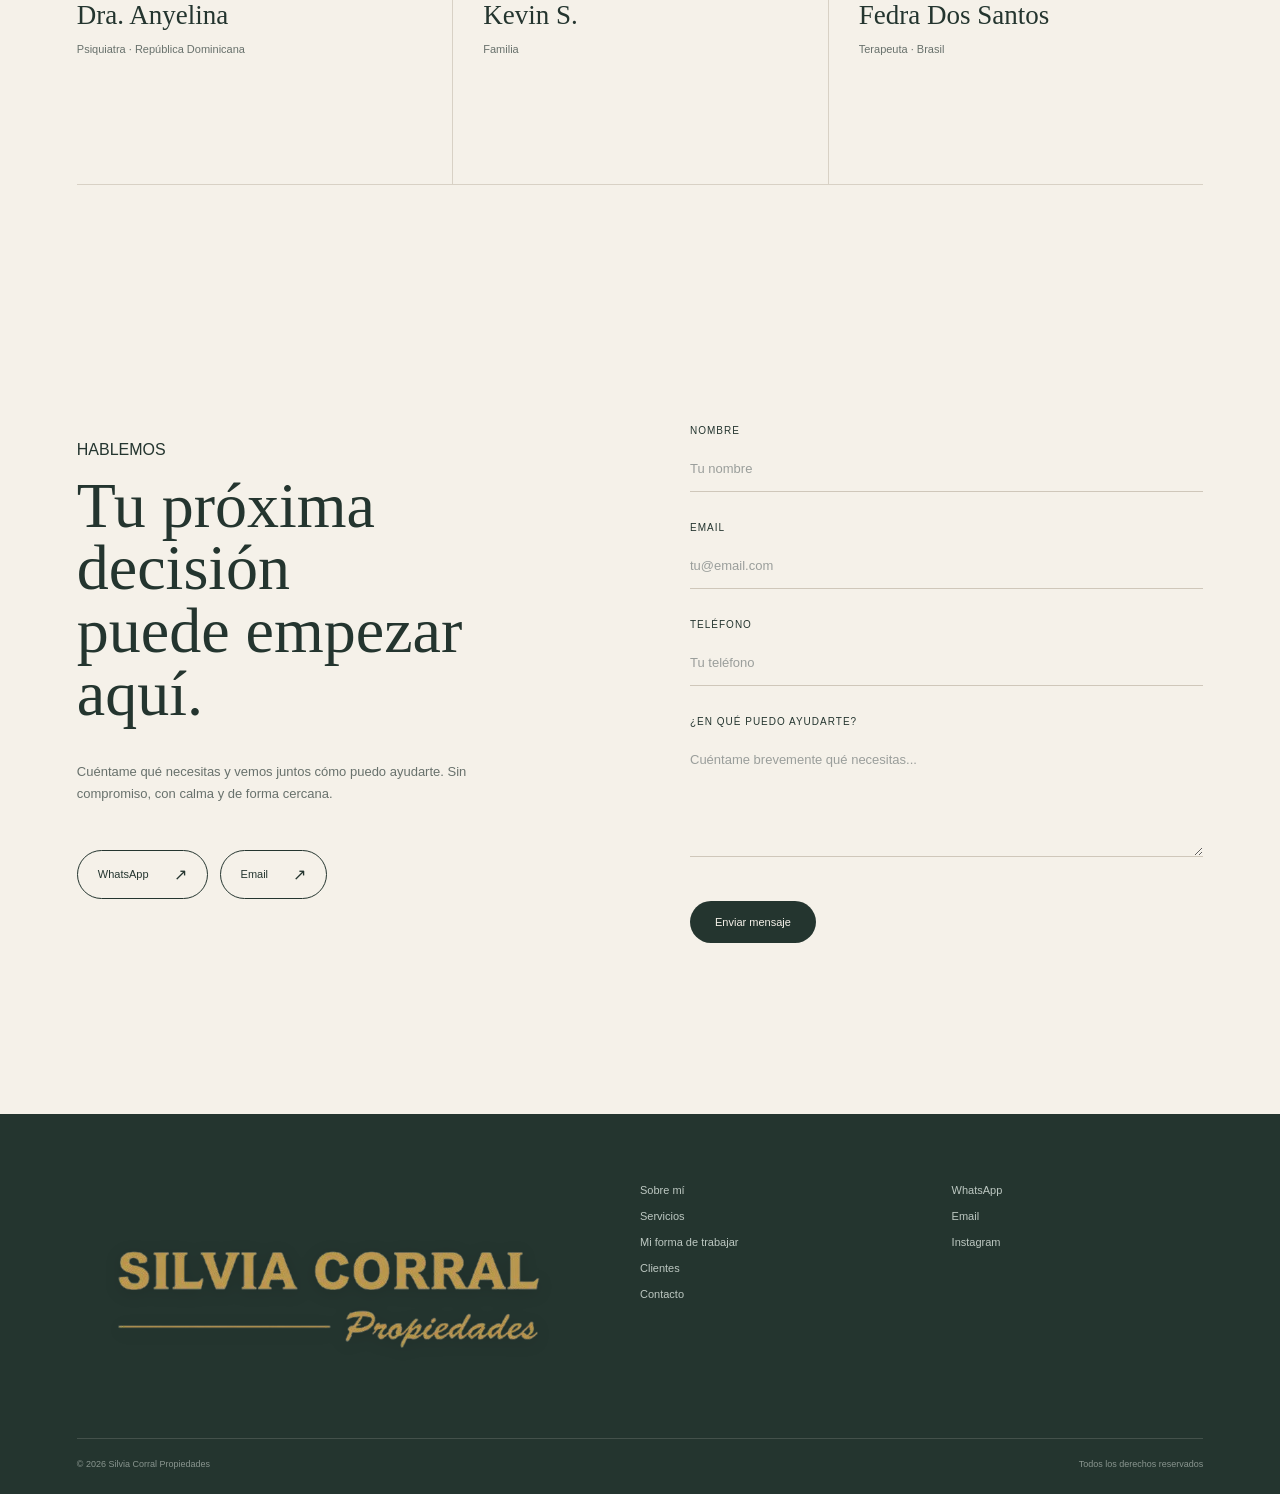
==== commit 2bd5a6eb: "Boton de idiomas: ingles, portuguez" ====
--- a/index.html
+++ b/index.html
@@ -11,29 +11,46 @@
 <!-- vamos a empezar haciendo la parte del navbar, la idea es mostrar una pagina ELEGANTE pero moderna a su vez  -->
  <!-- Sobre mí | Servicios | Mi forma de trabajar | clientes | Hablemos -->
     <header class="header">
-        <!-- vamos a sustituir por el logo orinal -->
         <a href="#" class="logo">
             <img src="img/logo.png" alt="Silvia Corral Propiedades">
         </a>
-        <!-- voy a agregar los botones de whatsapp e instagram a ver que tal queda -->
-        <nav class="nav">
-            <a href="#sobre-mi">Sobre mí</a>
-            <a href="#servicios">Servicios</a>
-            <a href="#proceso">forma de trabajar</a>
-            <a href="#clientes">Clientes</a>
-            <!-- aqui vamos a añadir los botones de contacto, whatsapp e instagram  -->
-          <a
-            href="#"
-            class="nav-social"
-            id="nav-whatsapp"
-            target="_blank"
-            rel="noopener noreferrer"
-            aria-label="WhatsApp"
->
-            <svg viewBox="0 0 24 24" aria-hidden="true">
-                <path d="M12 2.5a9.5 9.5 0 0 0-8.2 14.3L2.5 21.5l4.9-1.3A9.5 9.5 0 1 0 12 2.5Z"></path>
-                <path d="M8.4 7.7c.2-.4.4-.5.7-.5h.6c.2 0 .4.1.5.4l.8 1.7c.1.2.1.4-.1.6l-.6.7c.7 1.2 1.6 2.1 2.8 2.8l.7-.6c.2-.2.4-.2.6-.1l1.7.8c.3.1.4.3.4.5v.6c0 .3-.1.5-.5.7-.5.3-1.2.3-1.8.1-2.3-.8-4.1-2.6-4.9-4.9-.2-.6-.2-1.3.1-1.8Z"></path>
-            </svg>
+
+        <button class="menu-toggle" id="menu-toggle" aria-expanded="false" aria-controls="nav-menu" aria-label="Abrir menú">
+            <span></span>
+            <span></span>
+            <span></span>
+        </button>
+
+        <nav class="nav" id="nav-menu">
+            <a href="#sobre-mi" data-i18n="navSobreMi">Sobre mí</a>
+            <a href="#servicios" data-i18n="navServicios">Servicios</a>
+            <a href="#proceso" data-i18n="navProceso">Forma de trabajar</a>
+            <a href="#clientes" data-i18n="navClientes">Clientes</a>
+
+            <div class="lang-switcher" aria-label="Selector de idioma">
+                <button class="lang-toggle" id="lang-toggle" type="button" aria-expanded="false" aria-haspopup="true">
+                    ES
+                </button>
+                <div class="lang-menu" id="lang-menu" role="menu" aria-label="Idiomas">
+                    <button class="lang-option active" type="button" data-lang="es" role="menuitem">ES</button>
+                    <button class="lang-option" type="button" data-lang="en" role="menuitem">EN</button>
+                    <button class="lang-option" type="button" data-lang="pt" role="menuitem">PT</button>
+                </div>
+            </div>
+
+            <a
+                href="https://wa.me/34600000000?text=Hola%20Silvia%2C%20he%20visto%20tu%20web%20y%20me%20gustar%C3%ADa%20recibir%20informaci%C3%B3n."
+                class="nav-social"
+                id="nav-whatsapp"
+                target="_blank"
+                rel="noopener noreferrer"
+                aria-label="WhatsApp"
+                title="Contactar por WhatsApp"
+            >
+                <svg viewBox="0 0 24 24" aria-hidden="true">
+                    <path d="M12 2.5a9.5 9.5 0 0 0-8.2 14.3L2.5 21.5l4.9-1.3A9.5 9.5 0 1 0 12 2.5Z"></path>
+                    <path d="M8.4 7.7c.2-.4.4-.5.7-.5h.6c.2 0 .4.1.5.4l.8 1.7c.1.2.1.4-.1.6l-.6.7c.7 1.2 1.6 2.1 2.8 2.8l.7-.6c.2-.2.4-.2.6-.1l1.7.8c.3.1.4.3.4.5v.6c0 .3-.1.5-.5.7-.5.3-1.2.3-1.8.1-2.3-.8-4.1-2.6-4.9-4.9-.2-.6-.2-1.3.1-1.8Z"></path>
+                </svg>
             </a>
             <a
                 href="https://www.instagram.com/silviacorral.propiedades/"
@@ -42,42 +59,35 @@
                 target="_blank"
                 rel="noopener noreferrer"
                 aria-label="Instagram"
->
-            <svg viewBox="0 0 24 24" aria-hidden="true">
-                <rect x="3" y="3" width="18" height="18" rx="5"></rect>
-                <circle cx="12" cy="12" r="4"></circle>
-                <circle cx="17.5" cy="6.5" r="1"></circle>
-            </svg>
-            </a>
-            <a href="#contacto" class="nav-contacto">Hablemos</a>
+                title="Instagram"
+            >
+                <svg viewBox="0 0 24 24" aria-hidden="true">
+                    <rect x="3" y="3" width="18" height="18" rx="5"></rect>
+                    <circle cx="12" cy="12" r="4"></circle>
+                    <circle cx="17.5" cy="6.5" r="1"></circle>
+                </svg>
+            </a>
+            <a href="#contacto" class="nav-contacto" data-i18n="navHablemos">Hablemos</a>
         </nav>
-<!-- 
-        <button class="menu-toggle" id="menu-toggle" aria-label="Abrir menú">
-            ☰
-        </button> -->
     </header>
     <main>
         <section class="hero">
 
             <div class="hero-contenido">
-                <p class="hero-etiqueta">
-                    TU PRÓXIMA DECISIÓN
-                </p>
-                <h1>
-                     ¿Tienes una idea?<br>
-                    Te ayudo a hacerla realidad.
+                <h1 data-i18n-html="heroTitle">
+                    TU PRÓXIMA DECISIÓN<br>
+                    <span>Te ayudo a hacerla realidad.</span>
                 </h1>
-                <p class="hero-descripcion">
-                    Comprar, vender o alquilar.
-                    Más de 30 años acompañando decisiones inmobiliarias
-                    con experiencia, contactos y cercanía.
+                <p class="hero-descripcion" data-i18n="heroDescription">
+                    Compra, venta y alquiler con criterio, cercanía y más de 30 años de experiencia
+                    acompañando decisiones inmobiliarias con claridad y confianza.
                 </p>
                 <p class="hero-trayectoria">
-                   Argentina · Brasil · Miami · Madrid
+                    Argentina · Miami · Madrid
                 </p>
                 <div class="hero-botones">
-                    <a href="#contacto" class="boton boton-oscuro">
-                         Cuéntame qué buscas →
+                    <a href="#contacto" class="boton boton-oscuro" data-i18n="heroButton">
+                        Cuéntame qué buscas →
                     </a>
                 </div>
             </div>
@@ -88,14 +98,14 @@
                 <img src="img/silvia.jpg" alt="Silvia Corral">
             </div>
             <div class="sobre-contenido">
-                <p class="etiqueta">
+                <p class="etiqueta" data-i18n="aboutLabel">
                     CONOCE A SILVIA
                 </p>
-            <h2>
-                No una agencia más.
-                Una asesora a tu lado,
+            <h2 data-i18n-html="aboutTitle">
+                No una agencia más,<br>
+                Una asesora a tu lado.
             </h2>
-            <p class="sobre-texto">
+            <p class="sobre-texto" data-i18n="aboutText">
                 Soy Silvia Corral, asesora inmobiliaria independiente
                 con más de 30 años de experiencia. Comencé mi trayectoria
                 en Argentina y, a lo largo de los años, he trabajado también
@@ -105,25 +115,82 @@
             </p>
             <div class="trayectoria">
                 <strong>+30 años</strong>
-                <span>de experiencia inmobiliaria</span>
-                <small>Argentina · Brasil · Miami · Madrid</small>
-            </div>
-            <p class="frase">
+                <span data-i18n="aboutExperience">de experiencia inmobiliaria</span>
+                <small>Argentina · Miami · Madrid</small>
+            </div>
+            <p class="frase" data-i18n="aboutQuote">
                 "Escuchar primero. Encontrar después."
             </p>
-            <a href="#servicios" class="boton boton-oscuro">
+            <a href="#servicios" class="boton boton-oscuro" data-i18n="aboutButton">
                 Mi forma de trabajar
             </a>
             </div>
         </section>
+
+        <section class="armonizacion" id="armonizacion">
+            <div class="armonizacion-cabecera">
+                <p class="etiqueta" data-i18n="harmonyLabel">ARMONIZA TU AMBIENTE</p>
+                <h2 data-i18n="harmonyTitle">Tu espacio también influye en tu energía.</h2>
+            </div>
+
+            <div class="armonizacion-grid">
+                <article class="armonizacion-card card-feng">
+                    <div class="card-visual">
+                        <span>Feng Shui</span>
+                    </div>
+                    <div class="card-contenido">
+                        <p class="card-label" data-i18n="harmonyFengLabel">Equilibrio</p>
+                        <h3 data-i18n="harmonyFengTitle">Feng Shui</h3>
+                        <p data-i18n="harmonyFengText">
+                            El Feng Shui busca ordenar el espacio para que la energía circule con libertad,
+                            luz y claridad. Cuando un hogar está bien equilibrado, se siente más sereno,
+                            acogedor y funcional, algo esencial para tomar decisiones con calma y confianza.
+                        </p>
+                    </div>
+                </article>
+
+                <article class="armonizacion-card card-access">
+                    <div class="card-visual">
+                        <span>Barra Access</span>
+                    </div>
+                    <div class="card-contenido">
+                        <p class="card-label" data-i18n="harmonyAccessLabel">Flujo</p>
+                        <h3 data-i18n="harmonyAccessTitle">Barra Access</h3>
+                        <p data-i18n="harmonyAccessText">
+                            La Barra Access trabaja sobre la energía del entorno para mejorar la sensación de
+                            bienestar, la conexión entre las personas y el uso del espacio. Es una forma de
+                            activar la armonía en casa o en negocio, favoreciendo ambientes más vivos,
+                            leves y positivos.
+                        </p>
+                    </div>
+                </article>
+
+                <article class="armonizacion-card card-facelift">
+                    <div class="card-visual">
+                        <span>Facelift</span>
+                    </div>
+                    <div class="card-contenido">
+                        <p class="card-label" data-i18n="harmonyFaceliftLabel">Renovación</p>
+                        <h3 data-i18n="harmonyFaceliftTitle">Facelift</h3>
+                        <p data-i18n="harmonyFaceliftText">
+                            El Facelift es una transformación estética y funcional con un impacto inmediato:
+                            mejor distribución, más luz, mejores acabados y una imagen renovada. Es la forma
+                            de devolverle carácter y valor a un espacio sin perder la esencia que ya lo hace
+                            especial.
+                        </p>
+                    </div>
+                </article>
+            </div>
+        </section>
+
         <!-- La seccion de servicios -->
          <section class="servicios" id="servicios">
             <div class="servicios-cabecera">
-            <p class="etiqueta">
+            <p class="etiqueta" data-i18n="servicesLabel">
                 CÓMO PUEDO AYUDARTE
             </p>
-        <h2>
-            Un servicio a medida
+        <h2 data-i18n-html="servicesTitle">
+            Un servicio a medida<br>
             de cada momento
         </h2>
         </div>
@@ -132,11 +199,9 @@
             <div class="servicio-icono">
                 ⌂
             </div>
-            <p class="servicio-etiqueta">Tu próxima casa</p>
-            <h3>
-                Comprar
-            </h3>
-            <p>
+            <p class="servicio-etiqueta" data-i18n="serviceBuyTag">Tu próxima casa</p>
+            <h3 data-i18n="serviceBuyTitle">Comprar</h3>
+            <p data-i18n="serviceBuyText">
                 Búsqueda cuidada, visitas con contexto
                 y negociación serena hasta encontrar
                 tu lugar.
@@ -146,11 +211,9 @@
             <div class="servicio-icono">
                 ◇
             </div>
-            <p class="servicio-etiqueta">Tu vivienda, valorada</p>
-            <h3>
-                Vender
-            </h3>
-            <p>
+            <p class="servicio-etiqueta" data-i18n="serviceSellTag">Tu vivienda, valorada</p>
+            <h3 data-i18n="serviceSellTitle">Vender</h3>
+            <p data-i18n="serviceSellText">
                 Estrategia de precio, narrativa visual
                 y difusión selectiva para poner en valor
                 tu vivienda.
@@ -160,11 +223,9 @@
             <div class="servicio-icono">
                 ⌂
             </div>
-            <p class="servicio-etiqueta">Gestión tranquila</p>
-            <h3>
-                Alquilar
-            </h3>
-            <p>
+            <p class="servicio-etiqueta" data-i18n="serviceRentTag">Gestión tranquila</p>
+            <h3 data-i18n="serviceRentTitle">Alquilar</h3>
+            <p data-i18n="serviceRentText">
                 Gestión cercana y rigurosa para
                 propietarios e inquilinos, de principio
                 a fin.
@@ -176,10 +237,10 @@
     para trabajar con Silvia  -->
     <section class="proceso" id="proceso">
     <div class="proceso-cabecera">
-        <p class="etiqueta">
+        <p class="etiqueta" data-i18n="processLabel">
             UN PROCESO SENCILLO
         </p>
-        <h2>
+        <h2 data-i18n-html="processTitle">
             De la primera conversación<br>
             a la decisión.
         </h2>
@@ -187,10 +248,8 @@
     <div class="proceso-grid">
         <article class="paso">
             <span>01</span>
-            <h3>
-                Nos conocemos
-            </h3>
-            <p>
+            <h3 data-i18n="processStep1Title">Nos conocemos</h3>
+            <p data-i18n="processStep1Text">
                 Una conversación sin compromiso
                 para entender tus necesidades,
                 tiempos y prioridades.
@@ -198,10 +257,8 @@
         </article>
         <article class="paso">
             <span>02</span>
-            <h3>
-                Trazamos el plan
-            </h3>
-            <p>
+            <h3 data-i18n="processStep2Title">Trazamos el plan</h3>
+            <p data-i18n="processStep2Text">
                 Definimos juntos la estrategia,
                 los objetivos y los siguientes
                 pasos.
@@ -209,20 +266,16 @@
         </article>
         <article class="paso">
             <span>03</span>
-            <h3>
-                Avanzamos juntos
-            </h3>
-            <p>
+            <h3 data-i18n="processStep3Title">Avanzamos juntos</h3>
+            <p data-i18n="processStep3Text">
                 Coordino visitas, documentación,
                 negociación y todos los detalles.
             </p>
         </article>
         <article class="paso">
             <span>04</span>
-            <h3>
-                Cerramos con calma
-            </h3>
-            <p>
+            <h3 data-i18n="processStep4Title">Cerramos con calma</h3>
+            <p data-i18n="processStep4Text">
                 Te acompaño hasta el final y también
                 después de tomar la decisión.
             </p>
@@ -233,14 +286,14 @@
      <section class="clientes" id="clientes">
 
     <div class="clientes-cabecera">
-        <p class="etiqueta">CLIENTES</p>
-
-        <h2>
+        <p class="etiqueta" data-i18n="clientsLabel">CLIENTES</p>
+
+        <h2 data-i18n-html="clientsTitle">
             Personas detrás<br>
             de cada decisión.
         </h2>
 
-        <p class="clientes-intro">
+        <p class="clientes-intro" data-i18n="clientsIntro">
             Algunas historias que forman parte
             de muchos años acompañando a personas,
             familias y profesionales.
@@ -256,14 +309,14 @@
                 <span class="cliente-icono">+</span>
             </div>
 
-            <h3>Sandra B.</h3>
-
-            <p class="cliente-profesion">
+            <h3 data-i18n="client1Name">Sandra B.</h3>
+
+            <p class="cliente-profesion" data-i18n="client1Profession">
                 Directora de fondo de inversión
             </p>
 
             <div class="cliente-detalle">
-                <p>
+                <p data-i18n="client1Detail">
                     Asesoramiento especializado en
                     adquisición y posicionamiento para
                     perfiles de inversión.
@@ -278,14 +331,14 @@
                 <span class="cliente-icono">+</span>
             </div>
 
-            <h3>Gianluca M.</h3>
-
-            <p class="cliente-profesion">
+            <h3 data-i18n="client2Name">Gianluca M.</h3>
+
+            <p class="cliente-profesion" data-i18n="client2Profession">
                 Lic. perito calígrafo
             </p>
 
             <div class="cliente-detalle">
-                <p>
+                <p data-i18n="client2Detail">
                     Gestión de venta de primera vivienda
                     con estrategia de mercado y cierre eficaz.
                 </p>
@@ -299,14 +352,14 @@
                 <span class="cliente-icono">+</span>
             </div>
 
-            <h3>Sandra A.</h3>
-
-            <p class="cliente-profesion">
+            <h3 data-i18n="client3Name">Sandra A.</h3>
+
+            <p class="cliente-profesion" data-i18n="client3Profession">
                 España / Argentina
             </p>
 
             <div class="cliente-detalle">
-                <p>
+                <p data-i18n="client3Detail">
                     Venta de inmueble y gestión continua
                     de administración patrimonial desde
                     Argentina.
@@ -321,14 +374,14 @@
                 <span class="cliente-icono">+</span>
             </div>
 
-            <h3>Pilar A.</h3>
-
-            <p class="cliente-profesion">
+            <h3 data-i18n="client4Name">Pilar A.</h3>
+
+            <p class="cliente-profesion" data-i18n="client4Profession">
                 España / Argentina
             </p>
 
             <div class="cliente-detalle">
-                <p>
+                <p data-i18n="client4Detail">
                     Intermediación en operación residencial
                     y continuidad en gestión administrativa
                     durante más de tres décadas.
@@ -343,14 +396,14 @@
                 <span class="cliente-icono">+</span>
             </div>
 
-            <h3>Cecilia G.</h3>
-
-            <p class="cliente-profesion">
+            <h3 data-i18n="client5Name">Cecilia G.</h3>
+
+            <p class="cliente-profesion" data-i18n="client5Profession">
                 Argentina
             </p>
 
             <div class="cliente-detalle">
-                <p>
+                <p data-i18n="client5Detail">
                     Venta de inmueble con enfoque en
                     optimización de valor y transacción segura.
                 </p>
@@ -364,14 +417,14 @@
                 <span class="cliente-icono">+</span>
             </div>
 
-            <h3>Rafael</h3>
-
-            <p class="cliente-profesion">
+            <h3 data-i18n="client6Name">Rafael</h3>
+
+            <p class="cliente-profesion" data-i18n="client6Profession">
                 Lic. en Ciencias Políticas · Embajador
             </p>
 
             <div class="cliente-detalle">
-                <p>
+                <p data-i18n="client6Detail">
                     Cierre de operación residencial para
                     perfil familiar con enfoque en rentabilidad
                     y conveniencia estratégica.
@@ -386,14 +439,14 @@
                 <span class="cliente-icono">+</span>
             </div>
 
-            <h3>Dra. Anyelina</h3>
-
-            <p class="cliente-profesion">
+            <h3 data-i18n="client7Name">Dra. Anyelina</h3>
+
+            <p class="cliente-profesion" data-i18n="client7Profession">
                 Psiquiatra · República Dominicana
             </p>
 
             <div class="cliente-detalle">
-                <p>
+                <p data-i18n="client7Detail">
                     Búsqueda y contratación de vivienda
                     para familia con criterios de ubicación,
                     confort y estabilidad.
@@ -408,14 +461,14 @@
                 <span class="cliente-icono">+</span>
             </div>
 
-            <h3>Kevin S.</h3>
-
-            <p class="cliente-profesion">
+            <h3 data-i18n="client8Name">Kevin S.</h3>
+
+            <p class="cliente-profesion" data-i18n="client8Profession">
                 Familia
             </p>
 
             <div class="cliente-detalle">
-                <p>
+                <p data-i18n="client8Detail">
                     Intermediación en venta de vivienda
                     unifamiliar para perfil familiar con
                     necesidad de traslado y reubicación.
@@ -430,14 +483,14 @@
                 <span class="cliente-icono">+</span>
             </div>
 
-            <h3>Fedra Dos Santos</h3>
-
-            <p class="cliente-profesion">
+            <h3 data-i18n="client9Name">Fedra Dos Santos</h3>
+
+            <p class="cliente-profesion" data-i18n="client9Profession">
                 Terapeuta · Brasil
             </p>
 
             <div class="cliente-detalle">
-                <p>
+                <p data-i18n="client9Detail">
                     Gestión de arrendamiento con selección
                     de inquilino y supervisión del proceso
                     de alquiler.
@@ -446,17 +499,22 @@
         </article>
 
     </div>
+
+    <button class="clientes-mas" id="clientes-mas" type="button" aria-expanded="false">
+        Mostrar más
+        <span>→</span>
+    </button>
 
 </section>
     <!-- Seccion de cntacto, aqui tambien vamos añadir el icono de whatsapp y correos  -->
 <section class="contacto" id="contacto">
     <div class="contacto-info">
-        <p class="etiqueta">HABLEMOS</p>
-        <h2>
-            Tu próxima decisión
+        <p class="etiqueta" data-i18n="contactLabel">HABLEMOS</p>
+        <h2 data-i18n-html="contactTitle">
+            Tu próxima decisión<br>
             puede empezar aquí.
         </h2>
-        <p class="contacto-texto">
+        <p class="contacto-texto" data-i18n="contactText">
             Cuéntame qué necesitas y vemos juntos
             cómo puedo ayudarte. Sin compromiso,
             con calma y de forma cercana.
@@ -484,45 +542,50 @@
     </div>
     <form class="formulario-contacto" id="formulario-contacto" action="" method="POST" novalidate>
         <div class="campo">
-            <label for="nombre">Nombre</label>
+            <label for="nombre" data-i18n="contactName">Nombre</label>
             <input
                 type="text"
                 id="nombre"
                 name="nombre"
                 placeholder="Tu nombre"
-                required
+                data-i18n-placeholder="contactNamePlaceholder"
+                aria-invalid="false"
             >
         </div>
         <div class="campo">
-            <label for="email">Email</label>
+            <label for="email" data-i18n="contactEmail">Email</label>
             <input
                 type="email"
                 id="email"
                 name="email"
                 placeholder="tu@email.com"
-                required
+                data-i18n-placeholder="contactEmailPlaceholder"
+                aria-invalid="false"
             >
         </div>
         <div class="campo">
-            <label for="telefono">Teléfono</label>
+            <label for="telefono" data-i18n="contactPhone">Teléfono</label>
             <input
                 type="tel"
                 id="telefono"
                 name="telefono"
                 placeholder="Tu teléfono"
+                data-i18n-placeholder="contactPhonePlaceholder"
+                aria-invalid="false"
             >
         </div>
         <div class="campo">
-            <label for="mensaje">¿En qué puedo ayudarte?</label>
+            <label for="mensaje" data-i18n="contactMessage">¿En qué puedo ayudarte?</label>
             <textarea
                 id="mensaje"
                 name="mensaje"
                 rows="5"
                 placeholder="Cuéntame brevemente qué necesitas..."
-                required
+                data-i18n-placeholder="contactMessagePlaceholder"
+                aria-invalid="false"
             ></textarea>
         </div>
-        <button type="submit" class="boton-enviar">
+        <button type="submit" class="boton-enviar" data-i18n="contactSubmit">
             Enviar mensaje
             <span>→</span>
         </button>
@@ -541,11 +604,11 @@
         </div>
         <div class="footer-enlaces">
 
-            <a href="#sobre-mi">Sobre mí</a>
-            <a href="#servicios">Servicios</a>
-            <a href="#proceso">Mi forma de trabajar</a>
-            <a href="#clientes">Clientes</a>
-            <a href="#contacto">Contacto</a>
+            <a href="#sobre-mi" data-i18n="footerAbout">Sobre mí</a>
+            <a href="#servicios" data-i18n="footerServices">Servicios</a>
+            <a href="#proceso" data-i18n="footerProcess">Mi forma de trabajar</a>
+            <a href="#clientes" data-i18n="footerClients">Clientes</a>
+            <a href="#contacto" data-i18n="footerContact">Contacto</a>
         </div>
         <div class="footer-contacto">
             <a href="https://wa.me/34600000000"
@@ -556,7 +619,9 @@
             <a href="mailto:info@silviacorral.com">
                 Email
             </a>
-            <a href="#" target="_blank">
+            <a href="https://www.instagram.com/silviacorral.propiedades/"
+               target="_blank"
+               rel="noopener noreferrer">
                 Instagram
             </a>
         </div>
@@ -567,7 +632,7 @@
             © 2026 Silvia Corral Propiedades
         </span>
 
-        <span>
+        <span data-i18n="footerRights">
             Todos los derechos reservados
         </span>
 
--- a/css/style.css
+++ b/css/style.css
@@ -48,18 +48,145 @@
 
     color: white;
 }
+.logo {
+    display: inline-flex;
+    align-items: center;
+    justify-content: center;
+    width: 500px;
+    max-width: 45vw;
+    min-width: 260px;
+    flex-shrink: 0;
+}
+
 .logo img {
     display: block;
-    width: 250px;
+    width: 100%;
     height: auto;
+    max-height: none;
+    object-fit: contain;
+    filter: drop-shadow(0 3px 8px rgba(0, 0, 0, 0.14));
 }
 .nav {
     display: flex;
     align-items: center;
-    gap: 28px;
+    gap: 18px;
+    flex: 1;
+    justify-content: flex-end;
+    min-width: 0;
 
     font-size: 12px;
 }
+
+.lang-switcher {
+    position: relative;
+    display: inline-flex;
+    align-items: center;
+    justify-content: center;
+}
+
+.lang-toggle {
+    border: 1px solid rgba(255, 255, 255, 0.5);
+    background: rgba(255, 255, 255, 0.08);
+    color: white;
+    border-radius: 999px;
+    width: 52px;
+    height: 38px;
+    font-size: 11px;
+    letter-spacing: 0.12em;
+    font-weight: 700;
+    cursor: pointer;
+    transition: all 0.25s ease;
+}
+
+.lang-toggle:hover,
+.lang-option:hover {
+    background: rgba(255, 255, 255, 0.14);
+}
+
+.lang-menu {
+    position: absolute;
+    top: calc(100% + 8px);
+    right: 0;
+    display: none;
+    flex-direction: column;
+    gap: 6px;
+    min-width: 70px;
+    padding: 8px;
+    border: 1px solid rgba(255, 255, 255, 0.18);
+    border-radius: 16px;
+    background: rgba(23, 33, 29, 0.9);
+    box-shadow: 0 12px 28px rgba(0, 0, 0, 0.2);
+    backdrop-filter: blur(8px);
+}
+
+.lang-switcher.open .lang-menu {
+    display: flex;
+}
+
+.lang-option {
+    border: none;
+    background: transparent;
+    color: white;
+    border-radius: 10px;
+    padding: 8px 10px;
+    font-size: 11px;
+    letter-spacing: 0.1em;
+    font-weight: 700;
+    cursor: pointer;
+    transition: all 0.25s ease;
+}
+
+.lang-option.active {
+    background: rgba(255, 255, 255, 0.16);
+}
+
+.menu-toggle {
+    display: none;
+    width: 46px;
+    height: 46px;
+    padding: 0;
+    border: 1px solid rgba(255, 255, 255, 0.6);
+    border-radius: 50%;
+    background: rgba(255, 255, 255, 0.08);
+    color: white;
+    cursor: pointer;
+    align-items: center;
+    justify-content: center;
+    flex-direction: column;
+    gap: 5px;
+    transition: all 0.3s ease;
+}
+
+.menu-toggle:hover {
+    background: rgba(255, 255, 255, 0.14);
+    border-color: rgba(255, 255, 255, 0.85);
+}
+
+.menu-toggle span {
+    display: block;
+    width: 18px;
+    height: 2px;
+    background: currentColor;
+    border-radius: 999px;
+    transition: transform 0.3s ease, opacity 0.3s ease;
+}
+
+.menu-toggle.activo {
+    background: rgba(255, 255, 255, 0.18);
+}
+
+.menu-toggle.activo span:nth-child(1) {
+    transform: translateY(7px) rotate(45deg);
+}
+
+.menu-toggle.activo span:nth-child(2) {
+    opacity: 0;
+}
+
+.menu-toggle.activo span:nth-child(3) {
+    transform: translateY(-7px) rotate(-45deg);
+}
+
 .nav-contacto {
     padding: 12px 20px;
 
@@ -69,83 +196,118 @@
     border-radius: 30px;
 }
 .nav-social {
-    display: flex;
+    display: inline-flex;
     align-items: center;
     justify-content: center;
+    width: 40px;
+    height: 40px;
+    border: 1px solid rgba(255, 255, 255, 0.35);
+    border-radius: 50%;
+    background: rgba(255, 255, 255, 0.06);
     color: white;
     text-decoration: none;
+    transition: transform 0.25s ease, background 0.25s ease, border-color 0.25s ease, box-shadow 0.25s ease;
+}
+
+.nav-social:hover {
+    transform: translateY(-2px);
+    background: rgba(255, 255, 255, 0.12);
+    border-color: rgba(255, 255, 255, 0.75);
+    box-shadow: 0 10px 18px rgba(0, 0, 0, 0.12);
 }
 
 .nav-social svg {
-    width: 35px;
-    height: 35px;
+    width: 18px;
+    height: 18px;
     fill: none;
     stroke: currentColor;
-    stroke-width: 1.5;
+    stroke-width: 1.8;
 }
 /* HERO */
 .hero {
     min-height: 720px;
-
     display: flex;
     align-items: center;
-
     color: white;
-
-   background-image:
-    linear-gradient(
-        90deg,
-        rgba(27, 42, 35, 0.72) 0%,
-        rgba(27, 42, 35, 0.45) 45%,
-        rgba(27, 42, 35, 0.15) 100%
-    ),
-    url("../img/hero.jpg");
-
+    background-image:
+        linear-gradient(
+            90deg,
+            rgba(27, 42, 35, 0.72) 0%,
+            rgba(27, 42, 35, 0.45) 45%,
+            rgba(27, 42, 35, 0.15) 100%
+        ),
+        url("../img/hero.jpg");
     background-size: cover;
     background-position: center;
 }
+
 .hero-contenido {
     width: 90%;
     max-width: 1100px;
-
     margin: 0 auto;
-
-    padding-top: 60px;
-}
+    padding-top: 150px;
+    padding-left: 12px;
+}
+
 .hero-etiqueta {
-    margin-bottom: 20px;
-
+    margin: 0 0 18px;
     font-size: 10px;
     letter-spacing: 1px;
-}
+    text-transform: uppercase;
+}
+
 .hero h1 {
     margin: 0;
-    max-width: 750px;
+    max-width: 660px;
     font-family: Georgia, serif;
-    font-size: clamp(46px, 5.5vw, 76px);
+    font-size: clamp(34px, 4vw, 54px);
     font-weight: normal;
     line-height: 1;
-    letter-spacing: -1.5px;
-}
+    letter-spacing: -1.3px;
+    color: #fffaf5;
+    text-shadow: 0 10px 24px rgba(0, 0, 0, 0.12);
+}
+
+.hero h1 span {
+    display: block;
+    margin-top: 12px;
+    color: #f6d9c6;
+    font-style: italic;
+    font-weight: normal;
+    letter-spacing: -0.8px;
+}
+
 .hero-descripcion {
-    max-width: 500px;
-    margin-top: 28px;
+    max-width: 430px;
+    margin-top: 32px;
     font-size: 14px;
-    line-height: 1.65;
-    color: rgba(255, 255, 255, 0.88);
-}
+    line-height: 1.72;
+    color: rgba(255, 255, 255, 0.9);
+}
+
 .hero-botones {
     display: flex;
     gap: 10px;
-
-    margin-top: 30px;
+    margin-top: 34px;
 }
 .hero-trayectoria {
-    margin-top: 24px;
-    font-size: 10px;
+    margin-top: 18px;
+    font-size: 9px;
     text-transform: uppercase;
     letter-spacing: 1.8px;
-    color: rgba(255, 255, 255, 0.75);
+    color: rgba(255, 255, 255, 0.72);
+}
+
+.hero .boton {
+    display: inline-flex;
+    align-items: center;
+    justify-content: center;
+    min-height: 54px;
+    padding: 16px 26px;
+    border-radius: 999px;
+    font-size: 12px;
+    letter-spacing: 0.05em;
+    box-shadow: 0 15px 28px rgba(0, 0, 0, 0.14);
 }
 .boton {
     padding: 14px 22px;
@@ -153,6 +315,7 @@
     border-radius: 30px;
 
     font-size: 12px;
+    line-height: 1.2;
 }
 .hero-contenido {
     position: relative;
@@ -178,26 +341,33 @@
 ========================= */
 .sobre-mi {
     display: grid;
-    grid-template-columns: 0.8fr 1.2fr;
+    grid-template-columns: 0.7fr 1.3fr;
     min-height: 520px;
     background: #f5f1e9;
+    align-items: center;
 }
 .sobre-imagen {
-    min-height: 520px;
-    padding: 60px 0 60px 60px;
+    min-height: 420px;
+    padding: 52px 0 52px 52px;
+    display: flex;
+    align-items: center;
+    justify-content: center;
 }
 .sobre-imagen img {
-    width: 100%;
+    width: min(100%, 460px);
     height: 100%;
+    max-height: 560px;
     display: block;
     object-fit: cover;
+    object-position: center top;
     border-radius: 2px;
+    filter: saturate(0.92) contrast(1.02);
 }
 .sobre-contenido {
     display: flex;
     flex-direction: column;
     justify-content: center;
-    padding: 80px;
+    padding: 70px 80px 70px 40px;
 }
 .sobre-contenido h2 {
     max-width: 600px;
@@ -257,6 +427,118 @@
     letter-spacing: 1.5px;
 }
 /* =========================
+   ARMONIZACIÓN / ENERGÍA
+========================= */
+.armonizacion {
+    background: #f2ede6;
+    padding: 110px 6% 100px;
+    color: #24352f;
+}
+
+.armonizacion-cabecera {
+    max-width: 1200px;
+    margin: 0 auto 50px;
+}
+
+.armonizacion-cabecera h2 {
+    max-width: 700px;
+    margin: 0;
+    font-family: Georgia, serif;
+    font-size: clamp(40px, 5vw, 64px);
+    font-weight: normal;
+    line-height: 1;
+    color: #24352f;
+}
+
+.armonizacion-grid {
+    max-width: 1200px;
+    margin: 0 auto;
+    display: grid;
+    grid-template-columns: repeat(3, minmax(0, 1fr));
+    gap: 20px;
+}
+
+.armonizacion-card {
+    position: relative;
+    display: flex;
+    flex-direction: column;
+    justify-content: space-between;
+    min-height: 420px;
+    padding: 24px 22px 26px;
+    border: 1px solid rgba(36, 53, 47, 0.15);
+    transition: transform 0.25s ease, box-shadow 0.25s ease;
+}
+
+.armonizacion-card:hover {
+    transform: translateY(-4px);
+    box-shadow: 0 20px 30px rgba(36, 53, 47, 0.08);
+}
+
+.card-feng {
+    background: #f8f4ee;
+}
+
+.card-access {
+    background: #e2ece4;
+}
+
+.card-facelift {
+    background: #f0e2d8;
+}
+
+.card-visual {
+    display: flex;
+    align-items: center;
+    justify-content: flex-start;
+    min-height: 130px;
+    padding: 12px 0 18px;
+}
+
+.card-visual span {
+    display: inline-flex;
+    align-items: center;
+    justify-content: center;
+    min-width: 148px;
+    padding: 12px 18px;
+    border-radius: 999px;
+    border: 1px solid rgba(36, 53, 47, 0.35);
+    background: rgba(255, 255, 255, 0.2);
+    font-size: 11px;
+    letter-spacing: 0.12em;
+    text-transform: uppercase;
+}
+
+.card-contenido {
+    display: flex;
+    flex-direction: column;
+    gap: 12px;
+}
+
+.card-label {
+    margin: 0;
+    color: #b56e55;
+    font-size: 10px;
+    letter-spacing: 0.14em;
+    text-transform: uppercase;
+}
+
+.armonizacion-card h3 {
+    margin: 0;
+    font-family: Georgia, serif;
+    font-size: clamp(30px, 2.7vw, 42px);
+    font-weight: normal;
+    line-height: 1.05;
+    color: #24352f;
+}
+
+.armonizacion-card p {
+    margin: 0;
+    color: #586861;
+    font-size: 13px;
+    line-height: 1.7;
+}
+
+/* =========================
    SERVICIOS
 ========================= */
 .servicios {
@@ -317,8 +599,11 @@
    PROCESO
 ========================= */
 .proceso {
-    background: #f5f1e9;
+    background: linear-gradient(135deg, #f7efe7 0%, #ead6c0 50%, #f3e8dc 100%);
     padding: 110px 6%;
+    border-top: 1px solid rgba(36, 53, 47, 0.08);
+    border-bottom: 1px solid rgba(36, 53, 47, 0.08);
+    box-shadow: inset 0 1px 0 rgba(255,255,255,0.4);
 }
 .proceso-cabecera {
     max-width: 1200px;
@@ -336,19 +621,26 @@
     max-width: 1200px;
     margin: 60px auto 0;
     display: grid;
-    grid-template-columns: repeat(4, 1fr);
-    border-top: 1px solid #d8d1c5;
+    grid-template-columns: repeat(4, minmax(0, 1fr));
+    gap: 18px;
 }
 .paso {
-    padding: 20px 25px 0 0;
+    padding: 24px 22px;
+    border: 1px solid rgba(36, 53, 47, 0.12);
+    border-radius: 22px;
+    background: rgba(255, 255, 255, 0.24);
+    backdrop-filter: blur(1px);
+    box-shadow: 0 10px 25px rgba(36, 53, 47, 0.04);
 }
 .paso + .paso {
-    padding-left: 25px;
-    border-left: 1px solid #d8d1c5;
+    padding-left: 22px;
+    border-left: 1px solid rgba(36, 53, 47, 0.12);
 }
 .paso span {
     color: #b56e55;
     font-size: 10px;
+    letter-spacing: 0.16em;
+    text-transform: uppercase;
 }
 .paso h3 {
     margin: 35px 0 15px;
@@ -360,7 +652,7 @@
 .paso p {
     max-width: 230px;
     margin: 0;
-    color: #68716c;
+    color: #5d6a65;
     font-size: 11px;
     line-height: 1.7;
 }
@@ -402,6 +694,32 @@
     display: grid;
     grid-template-columns: repeat(3, 1fr);
     border-top: 1px solid #d8d1c5;
+}
+
+.clientes-mas {
+    display: none;
+    align-items: center;
+    gap: 10px;
+    margin: 28px auto 0;
+    padding: 13px 20px;
+    border: 1px solid #24352f;
+    border-radius: 999px;
+    background: transparent;
+    color: #24352f;
+    font-size: 11px;
+    letter-spacing: 0.08em;
+    text-transform: uppercase;
+    cursor: pointer;
+    transition: all 0.3s ease;
+}
+
+.clientes-mas:hover {
+    background: #24352f;
+    color: #f5f1e9;
+}
+
+.cliente.oculto-tablet {
+    display: none;
 }
 /* TARJETA */
 .cliente {
@@ -718,79 +1036,516 @@
     color: #89958f;
     font-size: 9px;
 }
-/* Aqui vamos a poner la seccion movil */
+/* =========================
+   RESPONSIVE
+========================= */
+
+@media (max-width: 1200px) {
+    .sobre-imagen {
+        min-height: 360px;
+        padding: 40px 6% 0;
+    }
+
+    .sobre-imagen img {
+        width: min(100%, 520px);
+        max-height: 440px;
+    }
+
+    .sobre-contenido {
+        padding: 50px 6% 70px;
+    }
+}
+
+@media (max-width: 1024px) and (min-width: 769px) {
+    .sobre-mi {
+        grid-template-columns: 0.72fr 1.28fr;
+        align-items: center;
+    }
+
+    .sobre-imagen {
+        display: flex;
+        min-height: 440px;
+        padding: 30px 0 30px 30px;
+    }
+
+    .sobre-imagen img {
+        width: 100%;
+        max-height: 440px;
+    }
+
+    .sobre-contenido {
+        padding: 40px 30px 40px 20px;
+    }
+
+    .armonizacion-grid {
+        grid-template-columns: repeat(2, minmax(0, 1fr));
+        gap: 18px;
+    }
+
+    .armonizacion-card {
+        min-height: 350px;
+    }
+
+    .servicios-grid {
+        grid-template-columns: repeat(2, minmax(0, 1fr));
+    }
+
+    .proceso-grid {
+        grid-template-columns: repeat(2, minmax(0, 1fr));
+        gap: 18px;
+    }
+
+    .paso {
+        min-height: 220px;
+    }
+
+    .clientes-grid {
+        grid-template-columns: repeat(2, minmax(0, 1fr));
+    }
+
+    .contacto {
+        grid-template-columns: 1fr;
+        gap: 60px;
+    }
+}
+
+@media (max-width: 1024px) and (min-width: 769px) {
+    .clientes-grid {
+        grid-template-columns: repeat(3, minmax(0, 1fr));
+    }
+
+    .clientes-mas {
+        display: inline-flex;
+    }
+
+    .cliente.oculto-tablet {
+        display: none;
+    }
+
+    .proceso-grid {
+        grid-template-columns: repeat(2, minmax(0, 1fr));
+        gap: 20px;
+    }
+
+    .paso + .paso {
+        padding-left: 20px;
+    }
+
+    .contacto {
+        padding: 90px 5% 100px;
+        gap: 40px;
+        grid-template-columns: 0.95fr 1.05fr;
+        align-items: center;
+    }
+
+    .contacto-info {
+        max-width: 100%;
+    }
+
+    .contacto-info h2 {
+        font-size: clamp(38px, 4vw, 55px);
+        line-height: 1.02;
+    }
+
+    .contacto-texto {
+        max-width: 100%;
+        margin-top: 24px;
+    }
+
+    .contacto-botones {
+        gap: 10px;
+        margin-top: 30px;
+    }
+
+    .contacto-boton {
+        flex: 1;
+        justify-content: space-between;
+        min-height: 54px;
+        padding: 14px 18px;
+        font-size: 12px;
+    }
+
+    .formulario-contacto {
+        max-width: 100%;
+    }
+
+    .campo {
+        margin-bottom: 22px;
+    }
+}
+
+@media (max-width: 900px) {
+    .header {
+        padding: 20px 5%;
+    }
+
+    .logo {
+        min-width: 160px;
+    }
+
+    .logo img {
+        width: min(100%, 220px);
+    }
+
+    .nav {
+        gap: 10px 14px;
+        flex-wrap: wrap;
+        justify-content: flex-end;
+        font-size: 10px;
+    }
+
+    .nav-social svg {
+        width: 28px;
+        height: 28px;
+    }
+
+    .hero {
+        min-height: 620px;
+    }
+
+    .hero-contenido {
+        width: 92%;
+    }
+}
+
 @media (max-width: 768px) {
-        .header {
-        padding: 20px 5%;
-    }
-    .nav {
-        gap: 12px;
-        font-size: 10px;
-    }
-    .nav-contacto {
-        padding: 9px 14px;
-    }
     .logo {
-        font-size: 16px;
-    }
+        min-width: 130px;
+    }
+
+    .logo img {
+        width: min(100%, 190px);
+        max-height: 58px;
+    }
+
     .sobre-mi {
         grid-template-columns: 1fr;
     }
-   .sobre-imagen {
-        min-height: 400px;
-        padding: 30px 6% 0;
-    }
+
+    .sobre-imagen {
+        display: none;
+    }
+
     .sobre-contenido {
-        padding: 70px 6%;
-    }
-    .servicios-grid {
-    grid-template-columns: 1fr;
-}
-.servicio {
-    min-height: 250px;
-}
-.proceso {
-    padding: 80px 6%;
-}
-.proceso-grid {
-    grid-template-columns: 1fr 1fr;
-    gap: 0;
-}
-.paso {
-    padding: 25px 15px 25px 0;
-}
-.paso + .paso {
-    padding-left: 15px;
-}
-.paso:nth-child(3) {
-    border-left: none;
-    padding-left: 0;
-}
-.contacto {
+        padding: 40px 5% 50px;
+    }
+
+    body {
+        overflow-x: hidden;
+    }
+
+    .header {
+        position: fixed;
+        top: 0;
+        left: 0;
+        right: 0;
+        padding: 14px 5%;
+        background: rgba(19, 31, 27, 0.28);
+        backdrop-filter: blur(8px);
+        border-bottom: 1px solid rgba(255, 255, 255, 0.08);
+        z-index: 50;
+    }
+
+    .menu-toggle {
+        display: flex;
+        position: relative;
+        z-index: 30;
+    }
+
+    .nav {
+        display: flex;
+        opacity: 0;
+        visibility: hidden;
+        pointer-events: none;
+        transform: translateY(-10px);
+        position: absolute;
+        top: calc(100% + 10px);
+        left: 5%;
+        right: 5%;
+        width: auto;
+        flex-direction: column;
+        align-items: flex-start;
+        gap: 14px;
+        padding: 18px 20px;
+        background: rgba(19, 31, 27, 0.97);
+        border: 1px solid rgba(255, 255, 255, 0.12);
+        border-radius: 18px;
+        box-shadow: 0 18px 40px rgba(8, 12, 10, 0.22);
+        z-index: 20;
+        transition: opacity 0.25s ease, transform 0.25s ease, visibility 0.25s ease;
+    }
+
+    .nav.open {
+        opacity: 1;
+        visibility: visible;
+        pointer-events: auto;
+        transform: translateY(0);
+    }
+
+    .nav a {
+        width: 100%;
+        padding: 2px 0;
+        font-size: 12px;
+    }
+
+    .nav-contacto {
+        display: inline-flex;
+        align-items: center;
+        justify-content: center;
+        padding: 11px 16px;
+        width: auto;
+        font-size: 11px;
+    }
+
+    .nav-social {
+        display: inline-flex;
+        width: 32px;
+        height: 32px;
+    }
+
+    .nav-social svg {
+        width: 24px;
+        height: 24px;
+    }
+
+    .hero {
+        min-height: 560px;
+        padding-top: 90px;
+    }
+
+    .hero-contenido {
+        width: 88%;
+        padding-top: 10px;
+    }
+
+    .hero h1 {
+        max-width: 100%;
+        font-size: clamp(34px, 10vw, 52px);
+        letter-spacing: -1px;
+    }
+
+    .hero-descripcion {
+        max-width: 100%;
+        font-size: 13px;
+    }
+
+    .hero-botones {
+        flex-direction: column;
+        align-items: stretch;
+    }
+
+    .hero-botones .boton {
+        width: 100%;
+        text-align: center;
+        padding: 16px 20px;
+        font-size: 13px;
+        min-height: 52px;
+        display: inline-flex;
+        align-items: center;
+        justify-content: center;
+    }
+
+    .sobre-imagen {
+        min-height: 280px;
+        padding: 20px 5% 0;
+    }
+
+    .sobre-imagen img {
+        width: min(100%, 380px);
+        max-height: 340px;
+    }
+
+    .sobre-contenido {
+        padding: 30px 5% 50px;
+    }
+
+    .sobre-contenido h2,
+    .servicios-cabecera h2,
+    .proceso-cabecera h2,
+    .clientes-cabecera h2 {
+        font-size: clamp(30px, 9vw, 46px);
+    }
+
+    .servicios,
+    .proceso,
+    .clientes,
+    .contacto {
+        padding-left: 5%;
+        padding-right: 5%;
+    }
+
+    .armonizacion-grid,
+    .armonizacion-grid,
+    .servicios-grid,
+    .proceso-grid,
+    .clientes-grid {
         grid-template-columns: 1fr;
-        gap: 60px;
-        padding: 80px 6%;
+    }
+
+    .armonizacion-card {
+        min-height: 300px;
+    }
+
+    .card-visual {
+        min-height: 90px;
+        padding-bottom: 12px;
+    }
+
+    .card-visual span {
+        min-width: auto;
+        padding: 10px 14px;
+        font-size: 10px;
+        letter-spacing: 0.1em;
+    }
+
+    .servicio {
+        min-height: 220px;
+    }
+
+    .proceso {
+        padding-top: 70px;
+        padding-bottom: 70px;
+    }
+
+    .proceso-grid {
+        gap: 14px;
+    }
+
+    .paso {
+        padding: 18px 18px 20px;
+        border-radius: 18px;
+    }
+
+    .paso + .paso {
+        padding-left: 18px;
+        border-left: 1px solid rgba(36, 53, 47, 0.12);
+        border-top: none;
+        padding-top: 18px;
+    }
+
+    .clientes {
+        padding-top: 80px;
+        padding-bottom: 80px;
+    }
+
+    .cliente,
+    .cliente:nth-child(3n + 2),
+    .cliente:nth-child(3n + 3) {
+        padding: 22px 0;
+        border-left: none;
+    }
+
+    .clientes-grid .cliente:nth-child(n + 4) {
+        display: none;
+    }
+
+    .cliente h3 {
+        margin-top: 35px;
+        font-size: 24px;
+    }
+
+    .contacto {
+        padding-top: 80px;
+        padding-bottom: 80px;
+        gap: 42px;
     }
 
     .contacto-info h2 {
-        font-size: 48px;
+        font-size: 42px;
     }
 
     .contacto-botones {
         flex-direction: column;
-        align-items: flex-start;
+        align-items: stretch;
     }
 
     .contacto-boton {
-        width: auto;
-    }
+        width: 100%;
+        justify-content: space-between;
+        padding: 16px 18px;
+        font-size: 13px;
+        min-height: 52px;
+    }
+
+    .footer {
+        padding-top: 52px;
+    }
+
+    .footer-enlaces a,
+    .footer-contacto a {
+        font-size: 12px;
+    }
+
     .footer-contenido {
-    grid-template-columns: 1fr;
-    gap: 40px;
-}
-
-.footer-bottom {
-    flex-direction: column;
-    gap: 10px;
-}
+        grid-template-columns: 1fr;
+        gap: 40px;
+    }
+
+    .footer-bottom {
+        flex-direction: column;
+        gap: 10px;
+    }
+}
+
+@media (max-width: 480px) {
+    .header {
+        padding: 12px 5%;
+    }
+
+    .logo img {
+        width: 130px;
+    }
+
+    .nav {
+        column-gap: 8px;
+        row-gap: 8px;
+        font-size: 9px;
+    }
+
+    .nav-contacto {
+        padding: 8px 12px;
+    }
+
+    .nav-social {
+        width: 30px;
+        height: 30px;
+    }
+
+    .nav-social svg {
+        width: 22px;
+        height: 22px;
+    }
+
+    .hero {
+        min-height: 500px;
+        padding-top: 80px;
+    }
+
+    .hero-etiqueta {
+        font-size: 9px;
+        letter-spacing: 1.5px;
+    }
+
+    .hero h1 {
+        font-size: clamp(30px, 11vw, 42px);
+    }
+
+    .hero-botones .boton {
+        width: 100%;
+        text-align: center;
+    }
+
+    .contacto-info h2 {
+        font-size: 36px;
+    }
+
+    .campo input,
+    .campo textarea {
+        font-size: 14px;
+    }
+
+    .boton-enviar {
+        width: 100%;
+        text-align: center;
+    }
 }
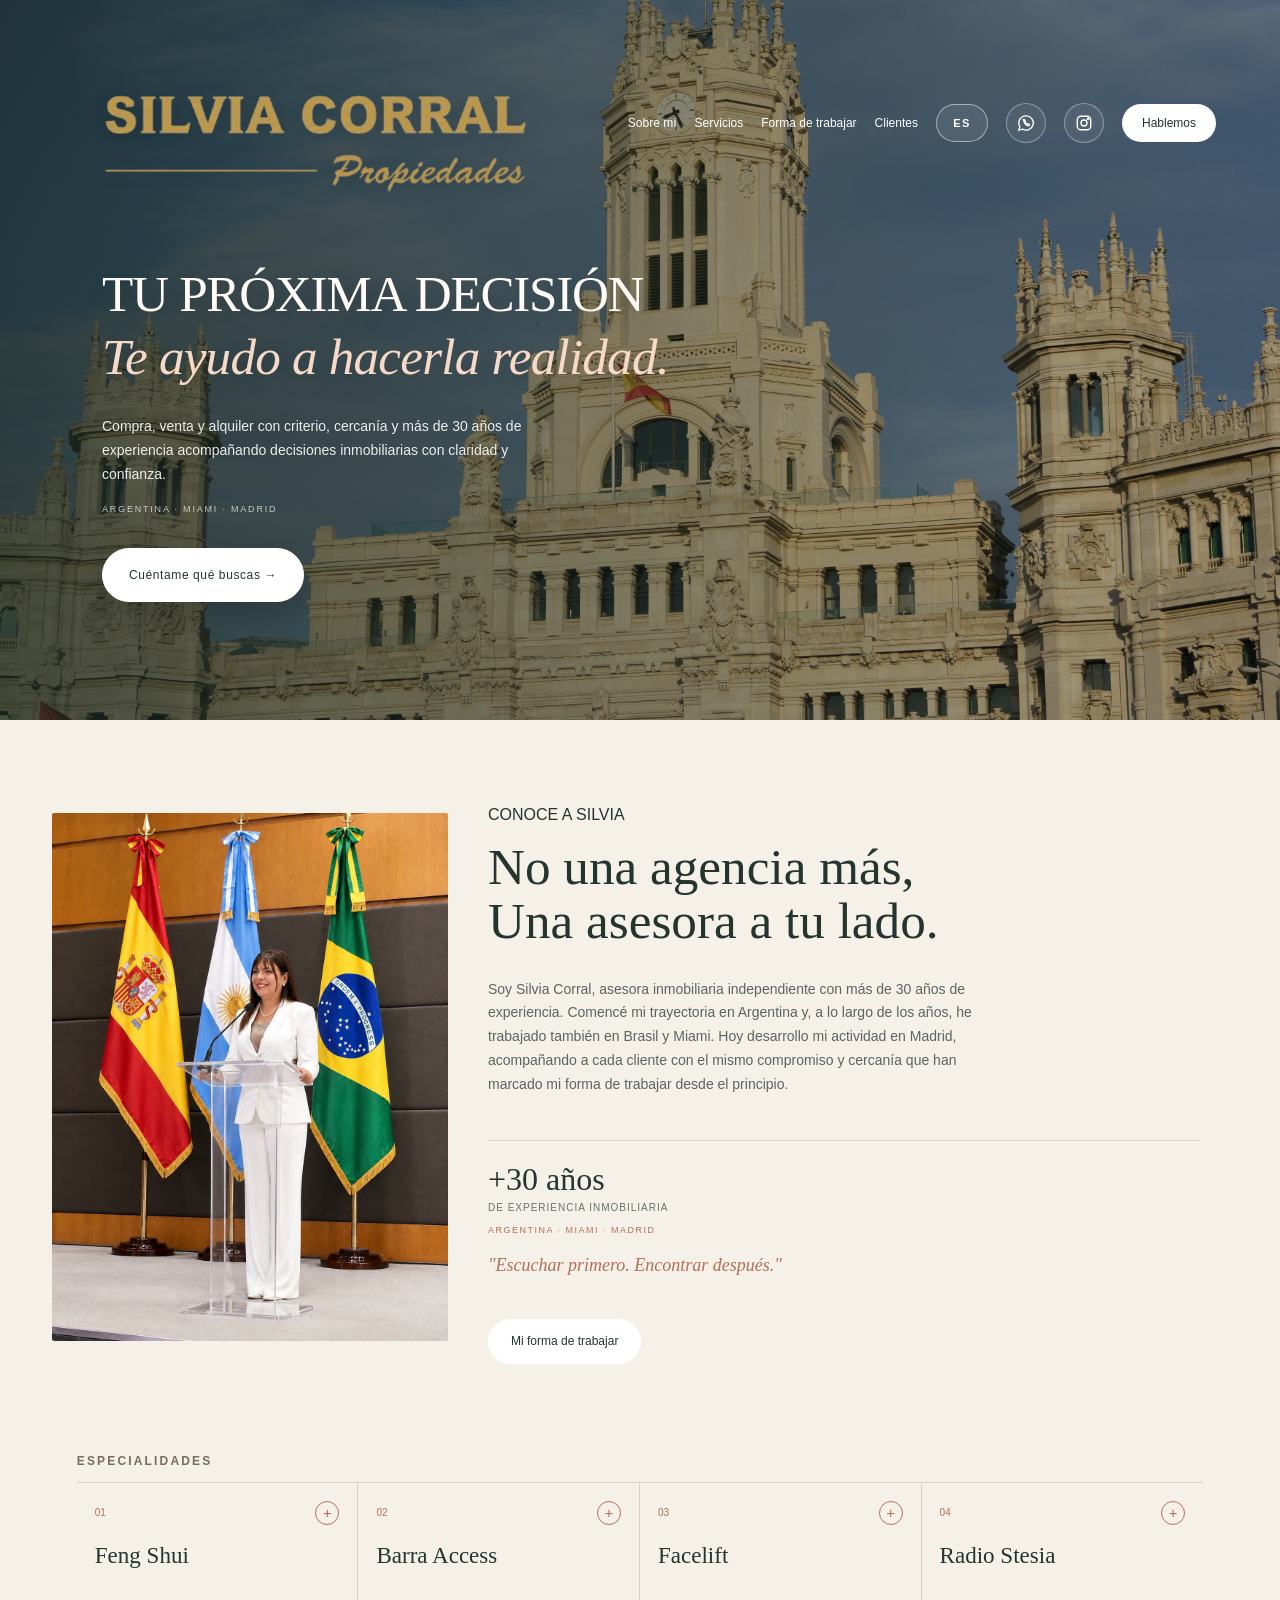
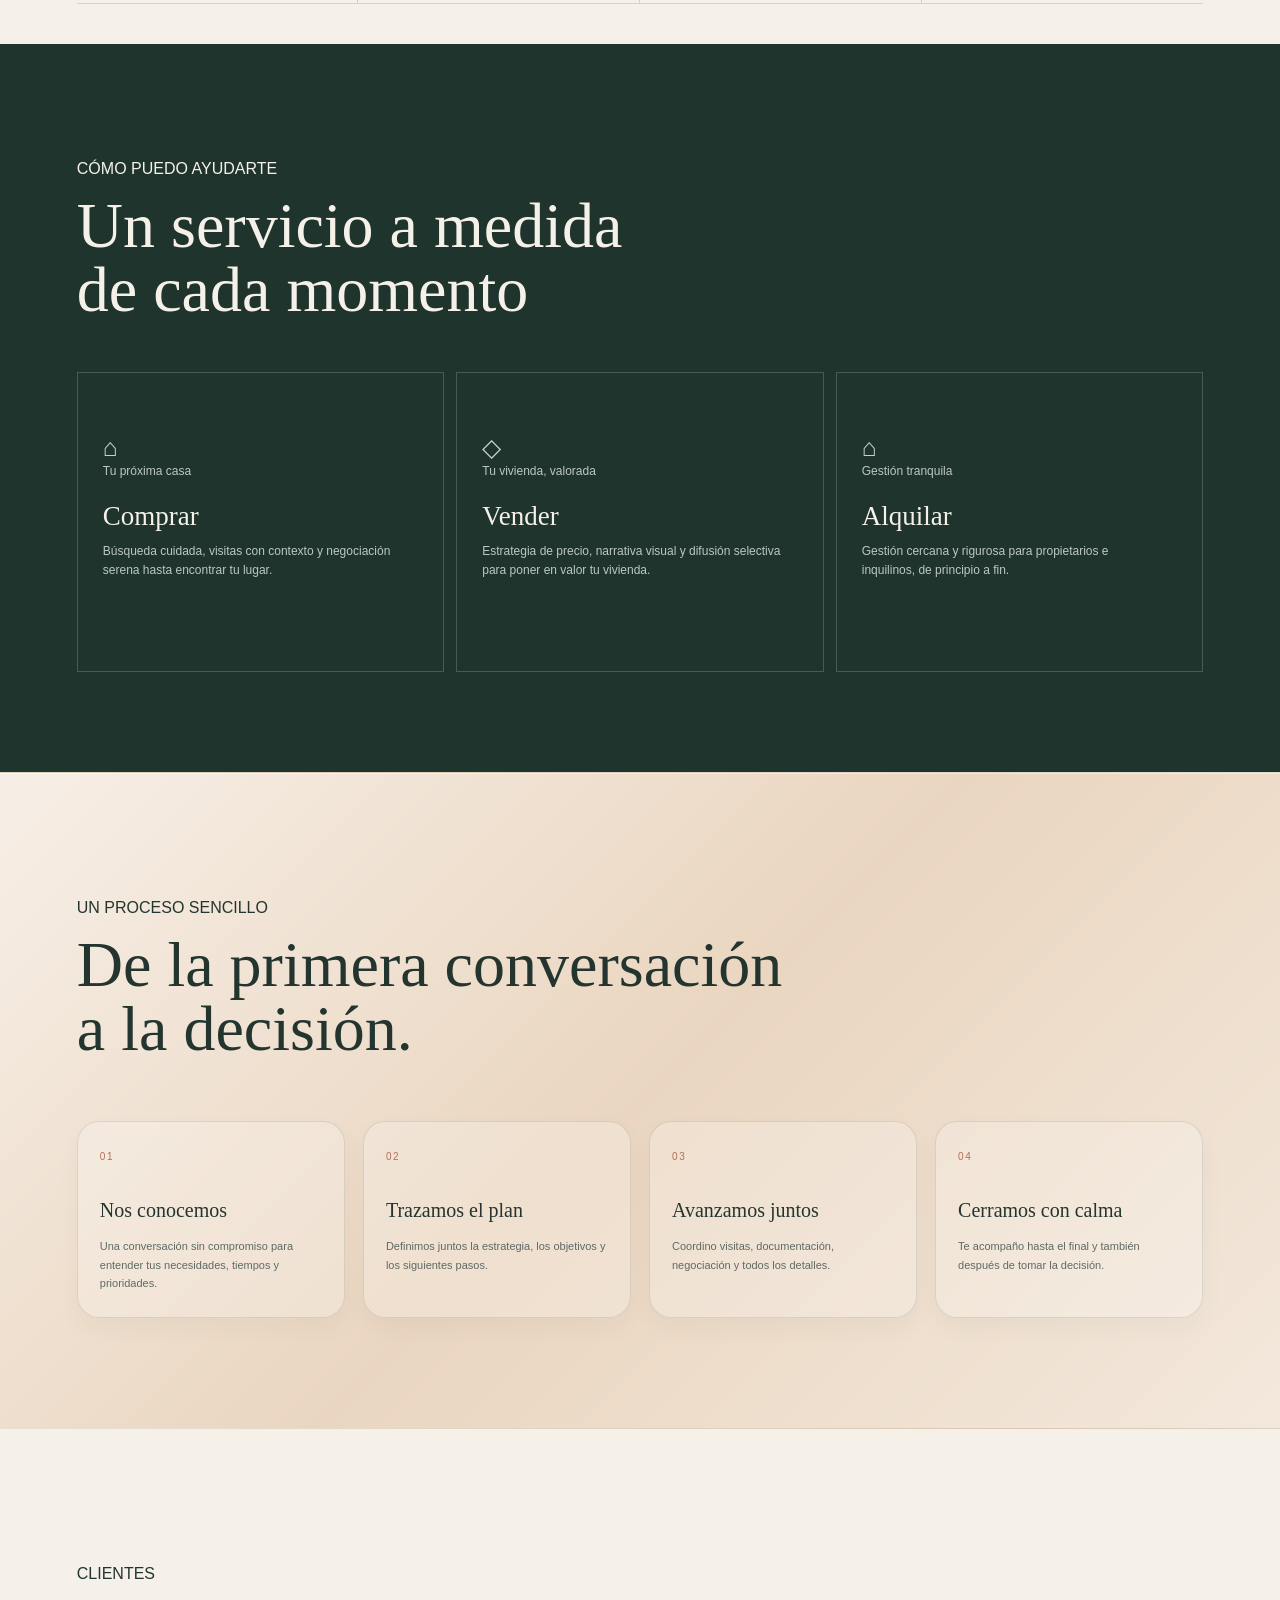
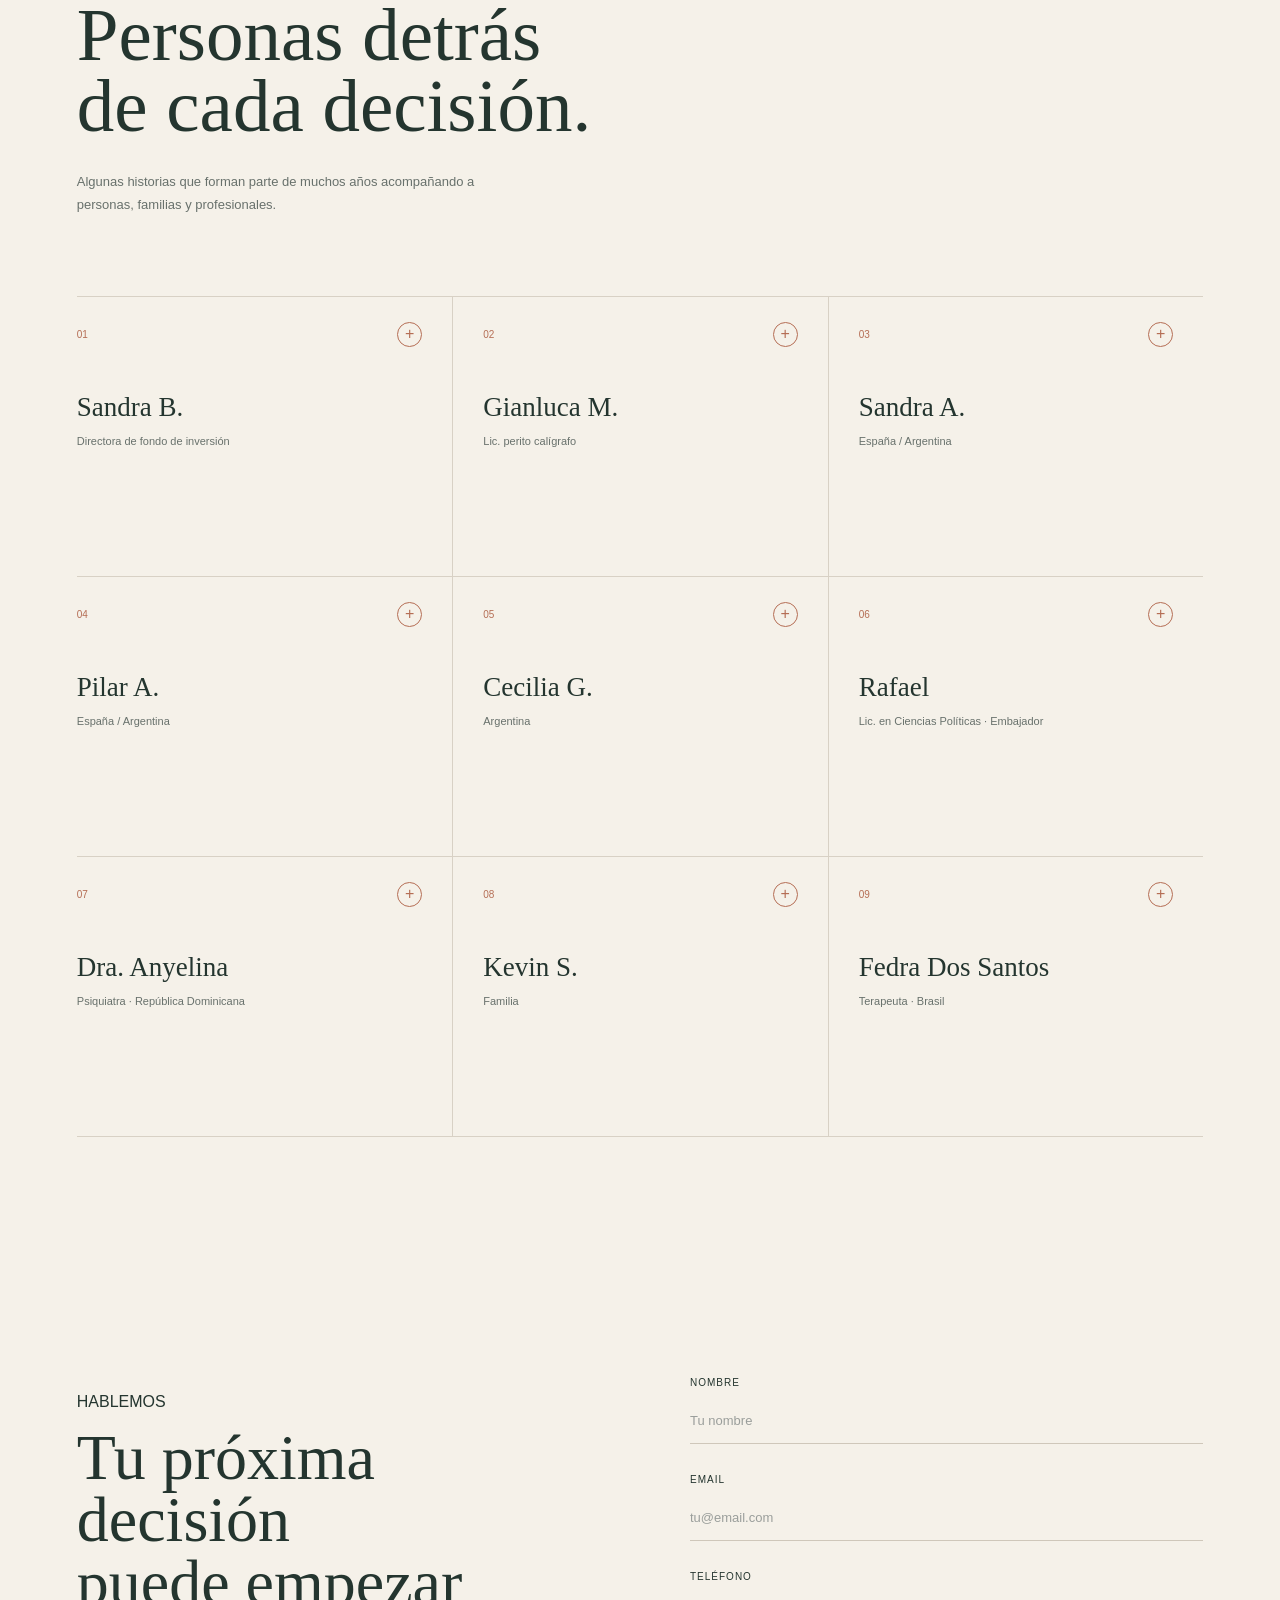
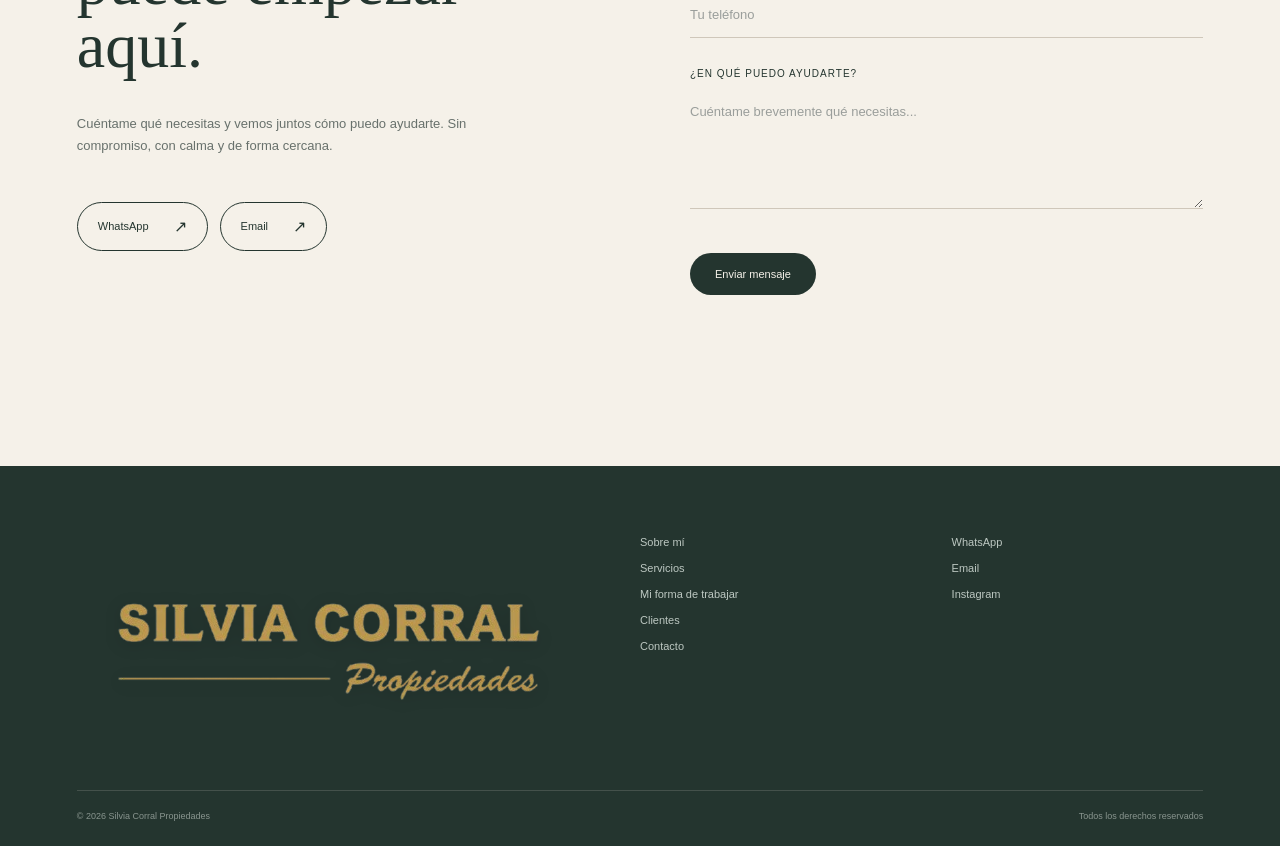
==== commit c2783cea: "puliendo detallitos de la pagina" ====
--- a/index.html
+++ b/index.html
@@ -8,8 +8,6 @@
     <script src="js/main.js" defer></script>
 </head>
 <body>
-<!-- vamos a empezar haciendo la parte del navbar, la idea es mostrar una pagina ELEGANTE pero moderna a su vez  -->
- <!-- Sobre mí | Servicios | Mi forma de trabajar | clientes | Hablemos -->
     <header class="header">
         <a href="#" class="logo">
             <img src="img/logo.png" alt="Silvia Corral Propiedades">
@@ -92,7 +90,6 @@
                 </div>
             </div>
         </section>
-        <!-- Seguimos con la seccion de Silvia, aqui vamos a explicar a que se dedica sus años de experiencia, etc -->
          <section class="sobre-mi" id="sobre-mi">
             <div class="sobre-imagen">
                 <img src="img/silvia.jpg" alt="Silvia Corral">
@@ -127,64 +124,41 @@
             </div>
         </section>
 
-        <section class="armonizacion" id="armonizacion">
-            <div class="armonizacion-cabecera">
-                <p class="etiqueta" data-i18n="harmonyLabel">ARMONIZA TU AMBIENTE</p>
-                <h2 data-i18n="harmonyTitle">Tu espacio también influye en tu energía.</h2>
-            </div>
-
-            <div class="armonizacion-grid">
-                <article class="armonizacion-card card-feng">
-                    <div class="card-visual">
-                        <span>Feng Shui</span>
+        <section class="titulos-ambiente" aria-label="Especialidades">
+            <p class="titulos-ambiente-titulo" data-i18n="specialtiesLabel">Especialidades</p>
+            <div class="titulos-ambiente-grid">
+                <article class="titulo-ambiente">
+                    <div class="titulo-superior">
+                        <span class="titulo-numero">01</span>
+                        <span class="titulo-icono">+</span>
                     </div>
-                    <div class="card-contenido">
-                        <p class="card-label" data-i18n="harmonyFengLabel">Equilibrio</p>
-                        <h3 data-i18n="harmonyFengTitle">Feng Shui</h3>
-                        <p data-i18n="harmonyFengText">
-                            El Feng Shui busca ordenar el espacio para que la energía circule con libertad,
-                            luz y claridad. Cuando un hogar está bien equilibrado, se siente más sereno,
-                            acogedor y funcional, algo esencial para tomar decisiones con calma y confianza.
-                        </p>
+                    <h3>Feng Shui</h3>
+                </article>
+                <article class="titulo-ambiente">
+                    <div class="titulo-superior">
+                        <span class="titulo-numero">02</span>
+                        <span class="titulo-icono">+</span>
                     </div>
+                    <h3>Barra Access</h3>
                 </article>
-
-                <article class="armonizacion-card card-access">
-                    <div class="card-visual">
-                        <span>Barra Access</span>
+                <article class="titulo-ambiente">
+                    <div class="titulo-superior">
+                        <span class="titulo-numero">03</span>
+                        <span class="titulo-icono">+</span>
                     </div>
-                    <div class="card-contenido">
-                        <p class="card-label" data-i18n="harmonyAccessLabel">Flujo</p>
-                        <h3 data-i18n="harmonyAccessTitle">Barra Access</h3>
-                        <p data-i18n="harmonyAccessText">
-                            La Barra Access trabaja sobre la energía del entorno para mejorar la sensación de
-                            bienestar, la conexión entre las personas y el uso del espacio. Es una forma de
-                            activar la armonía en casa o en negocio, favoreciendo ambientes más vivos,
-                            leves y positivos.
-                        </p>
+                    <h3>Facelift</h3>
+                </article>
+                <article class="titulo-ambiente">
+                    <div class="titulo-superior">
+                        <span class="titulo-numero">04</span>
+                        <span class="titulo-icono">+</span>
                     </div>
+                    <h3>Radio Stesia</h3>
                 </article>
-
-                <article class="armonizacion-card card-facelift">
-                    <div class="card-visual">
-                        <span>Facelift</span>
-                    </div>
-                    <div class="card-contenido">
-                        <p class="card-label" data-i18n="harmonyFaceliftLabel">Renovación</p>
-                        <h3 data-i18n="harmonyFaceliftTitle">Facelift</h3>
-                        <p data-i18n="harmonyFaceliftText">
-                            El Facelift es una transformación estética y funcional con un impacto inmediato:
-                            mejor distribución, más luz, mejores acabados y una imagen renovada. Es la forma
-                            de devolverle carácter y valor a un espacio sin perder la esencia que ya lo hace
-                            especial.
-                        </p>
-                    </div>
-                </article>
             </div>
         </section>
 
-        <!-- La seccion de servicios -->
-         <section class="servicios" id="servicios">
+        <section class="servicios" id="servicios">
             <div class="servicios-cabecera">
             <p class="etiqueta" data-i18n="servicesLabel">
                 CÓMO PUEDO AYUDARTE
@@ -233,8 +207,6 @@
         </article>
         </div>
     </section>
-    <!-- Seguimos con la seccion de PROCESO, explicaremos al cliente como es la metodlogia
-    para trabajar con Silvia  -->
     <section class="proceso" id="proceso">
     <div class="proceso-cabecera">
         <p class="etiqueta" data-i18n="processLabel">
--- a/css/style.css
+++ b/css/style.css
@@ -426,116 +426,113 @@
     text-transform: uppercase;
     letter-spacing: 1.5px;
 }
-/* =========================
-   ARMONIZACIÓN / ENERGÍA
-========================= */
-.armonizacion {
-    background: #f2ede6;
-    padding: 110px 6% 100px;
+.titulos-ambiente {
+    background: #f5f1e9;
+    padding: 20px 6% 40px;
     color: #24352f;
 }
 
-.armonizacion-cabecera {
+.titulos-ambiente-titulo {
     max-width: 1200px;
-    margin: 0 auto 50px;
-}
-
-.armonizacion-cabecera h2 {
-    max-width: 700px;
-    margin: 0;
-    font-family: Georgia, serif;
-    font-size: clamp(40px, 5vw, 64px);
-    font-weight: normal;
-    line-height: 1;
-    color: #24352f;
-}
-
-.armonizacion-grid {
+    margin: 0 auto 14px;
+    font-size: 12px;
+    letter-spacing: 0.18em;
+    text-transform: uppercase;
+    font-weight: 600;
+    color: #7b6b5c;
+}
+
+.titulos-ambiente-grid {
     max-width: 1200px;
     margin: 0 auto;
     display: grid;
-    grid-template-columns: repeat(3, minmax(0, 1fr));
-    gap: 20px;
-}
-
-.armonizacion-card {
-    position: relative;
-    display: flex;
-    flex-direction: column;
+    grid-template-columns: repeat(4, minmax(0, 1fr));
+    border-top: 1px solid #d8d1c5;
+    border-bottom: 1px solid #d8d1c5;
+}
+
+.titulo-ambiente {
+    min-height: 120px;
+    padding: 18px 18px 16px;
+    border-right: 1px solid #d8d1c5;
+    background: transparent;
+    transition: background 0.3s ease;
+}
+
+.titulo-ambiente:last-child {
+    border-right: none;
+}
+
+.titulo-ambiente:hover {
+    background: rgba(255, 255, 255, 0.18);
+}
+
+.titulo-superior {
+    display: flex;
     justify-content: space-between;
-    min-height: 420px;
-    padding: 24px 22px 26px;
-    border: 1px solid rgba(36, 53, 47, 0.15);
-    transition: transform 0.25s ease, box-shadow 0.25s ease;
-}
-
-.armonizacion-card:hover {
-    transform: translateY(-4px);
-    box-shadow: 0 20px 30px rgba(36, 53, 47, 0.08);
-}
-
-.card-feng {
-    background: #f8f4ee;
-}
-
-.card-access {
-    background: #e2ece4;
-}
-
-.card-facelift {
-    background: #f0e2d8;
-}
-
-.card-visual {
-    display: flex;
     align-items: center;
-    justify-content: flex-start;
-    min-height: 130px;
-    padding: 12px 0 18px;
-}
-
-.card-visual span {
-    display: inline-flex;
+}
+
+.titulo-numero {
+    color: #b56e55;
+    font-size: 10px;
+}
+
+.titulo-icono {
+    width: 24px;
+    height: 24px;
+    display: flex;
     align-items: center;
     justify-content: center;
-    min-width: 148px;
-    padding: 12px 18px;
-    border-radius: 999px;
-    border: 1px solid rgba(36, 53, 47, 0.35);
-    background: rgba(255, 255, 255, 0.2);
-    font-size: 11px;
-    letter-spacing: 0.12em;
-    text-transform: uppercase;
-}
-
-.card-contenido {
-    display: flex;
-    flex-direction: column;
-    gap: 12px;
-}
-
-.card-label {
-    margin: 0;
+    border: 1px solid #b56e55;
+    border-radius: 50%;
     color: #b56e55;
-    font-size: 10px;
-    letter-spacing: 0.14em;
-    text-transform: uppercase;
-}
-
-.armonizacion-card h3 {
-    margin: 0;
+    font-size: 15px;
+}
+
+.titulo-ambiente h3 {
+    margin: 18px 0 0;
     font-family: Georgia, serif;
-    font-size: clamp(30px, 2.7vw, 42px);
+    font-size: clamp(22px, 1.8vw, 32px);
     font-weight: normal;
-    line-height: 1.05;
+    line-height: 1.1;
     color: #24352f;
 }
 
-.armonizacion-card p {
-    margin: 0;
-    color: #586861;
-    font-size: 13px;
-    line-height: 1.7;
+@media (max-width: 1024px) {
+    .titulos-ambiente-grid {
+        grid-template-columns: repeat(2, minmax(0, 1fr));
+    }
+
+    .titulo-ambiente:nth-child(odd) {
+        border-right: 1px solid #d8d1c5;
+    }
+
+    .titulo-ambiente:nth-child(3),
+    .titulo-ambiente:nth-child(4) {
+        border-top: 1px solid #d8d1c5;
+    }
+}
+
+@media (max-width: 640px) {
+    .titulos-ambiente {
+        padding-left: 5%;
+        padding-right: 5%;
+    }
+
+    .titulos-ambiente-grid {
+        grid-template-columns: 1fr;
+    }
+
+    .titulo-ambiente {
+        min-height: 120px;
+        border-right: none;
+        border-top: 1px solid #d8d1c5;
+    }
+
+    .titulo-ambiente:first-child {
+        border-top: none;
+    }
 }
 
 /* =========================
@@ -1075,15 +1072,6 @@
 
     .sobre-contenido {
         padding: 40px 30px 40px 20px;
-    }
-
-    .armonizacion-grid {
-        grid-template-columns: repeat(2, minmax(0, 1fr));
-        gap: 18px;
-    }
-
-    .armonizacion-card {
-        min-height: 350px;
     }
 
     .servicios-grid {
@@ -1374,28 +1362,15 @@
         padding-right: 5%;
     }
 
-    .armonizacion-grid,
-    .armonizacion-grid,
+    .titulos-ambiente-grid,
     .servicios-grid,
     .proceso-grid,
     .clientes-grid {
         grid-template-columns: 1fr;
     }
 
-    .armonizacion-card {
-        min-height: 300px;
-    }
-
-    .card-visual {
-        min-height: 90px;
-        padding-bottom: 12px;
-    }
-
-    .card-visual span {
-        min-width: auto;
-        padding: 10px 14px;
-        font-size: 10px;
-        letter-spacing: 0.1em;
+    .titulo-ambiente {
+        min-height: 120px;
     }
 
     .servicio {
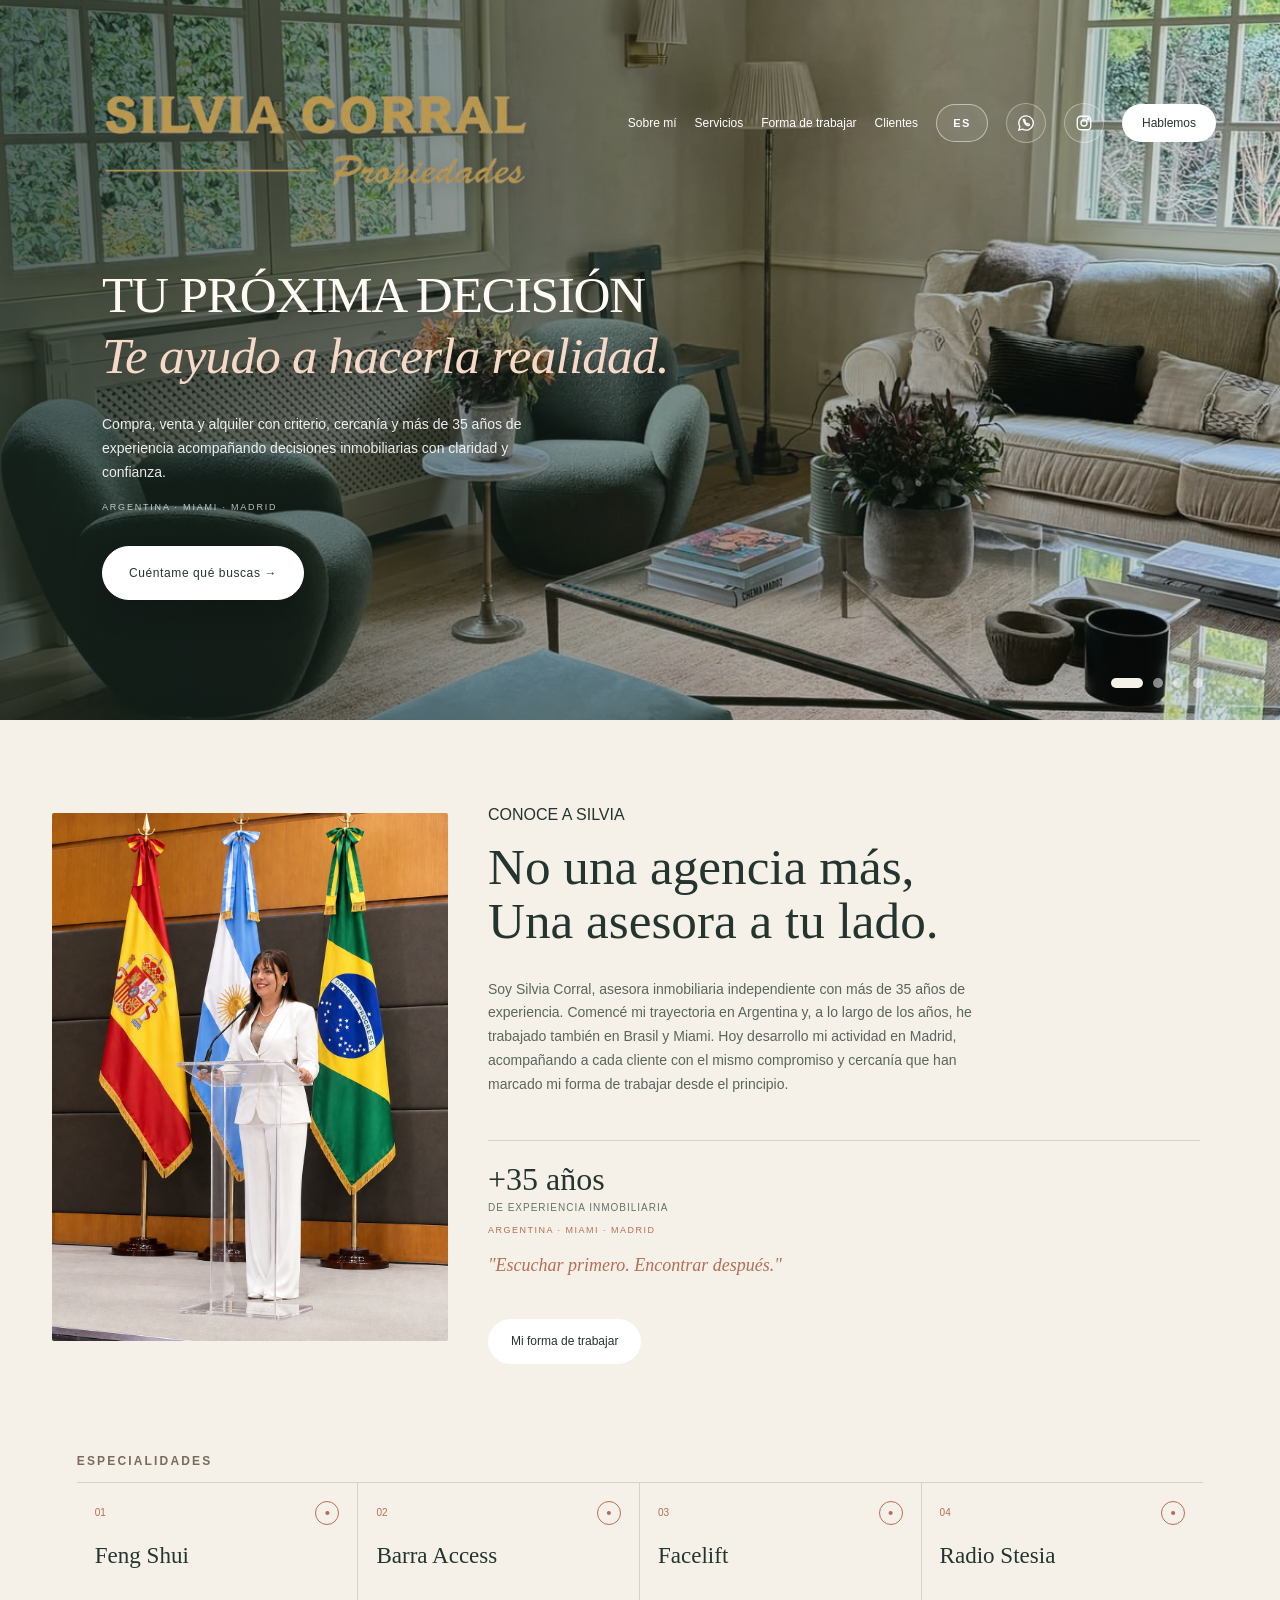
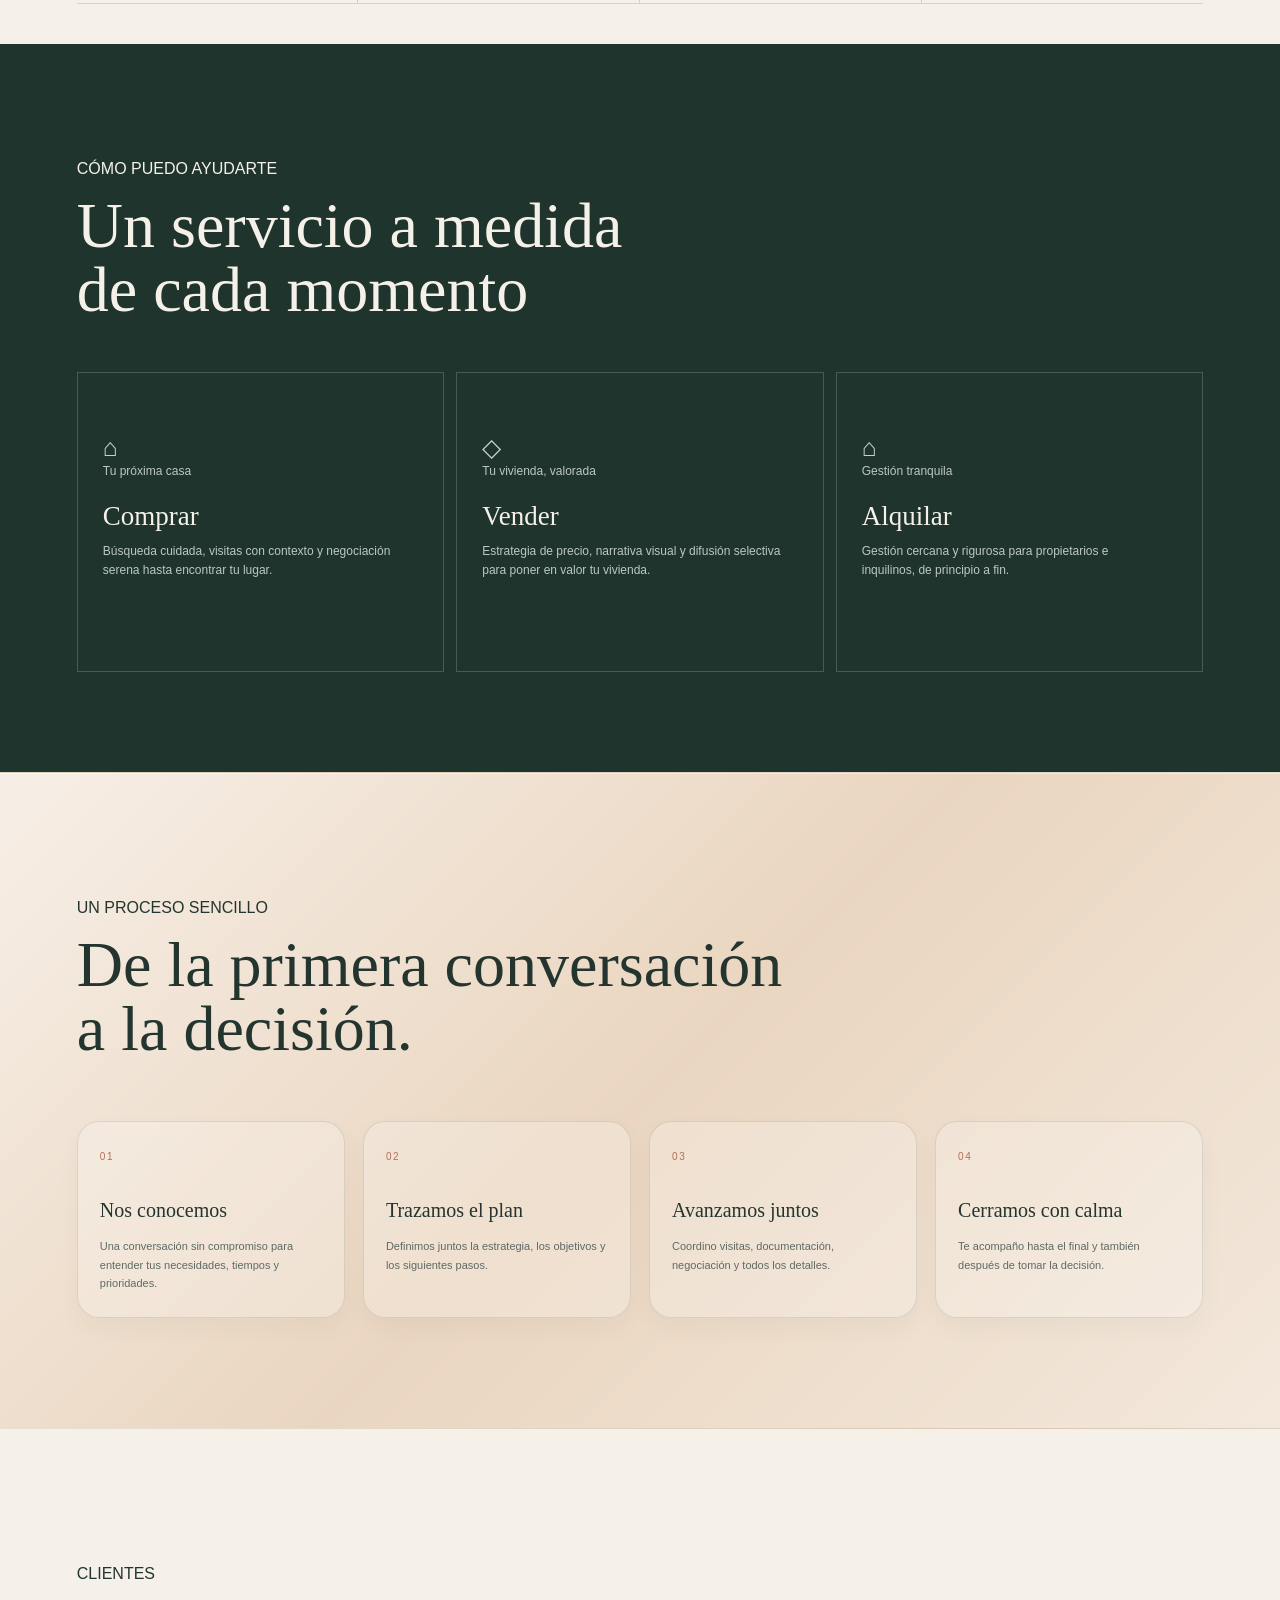
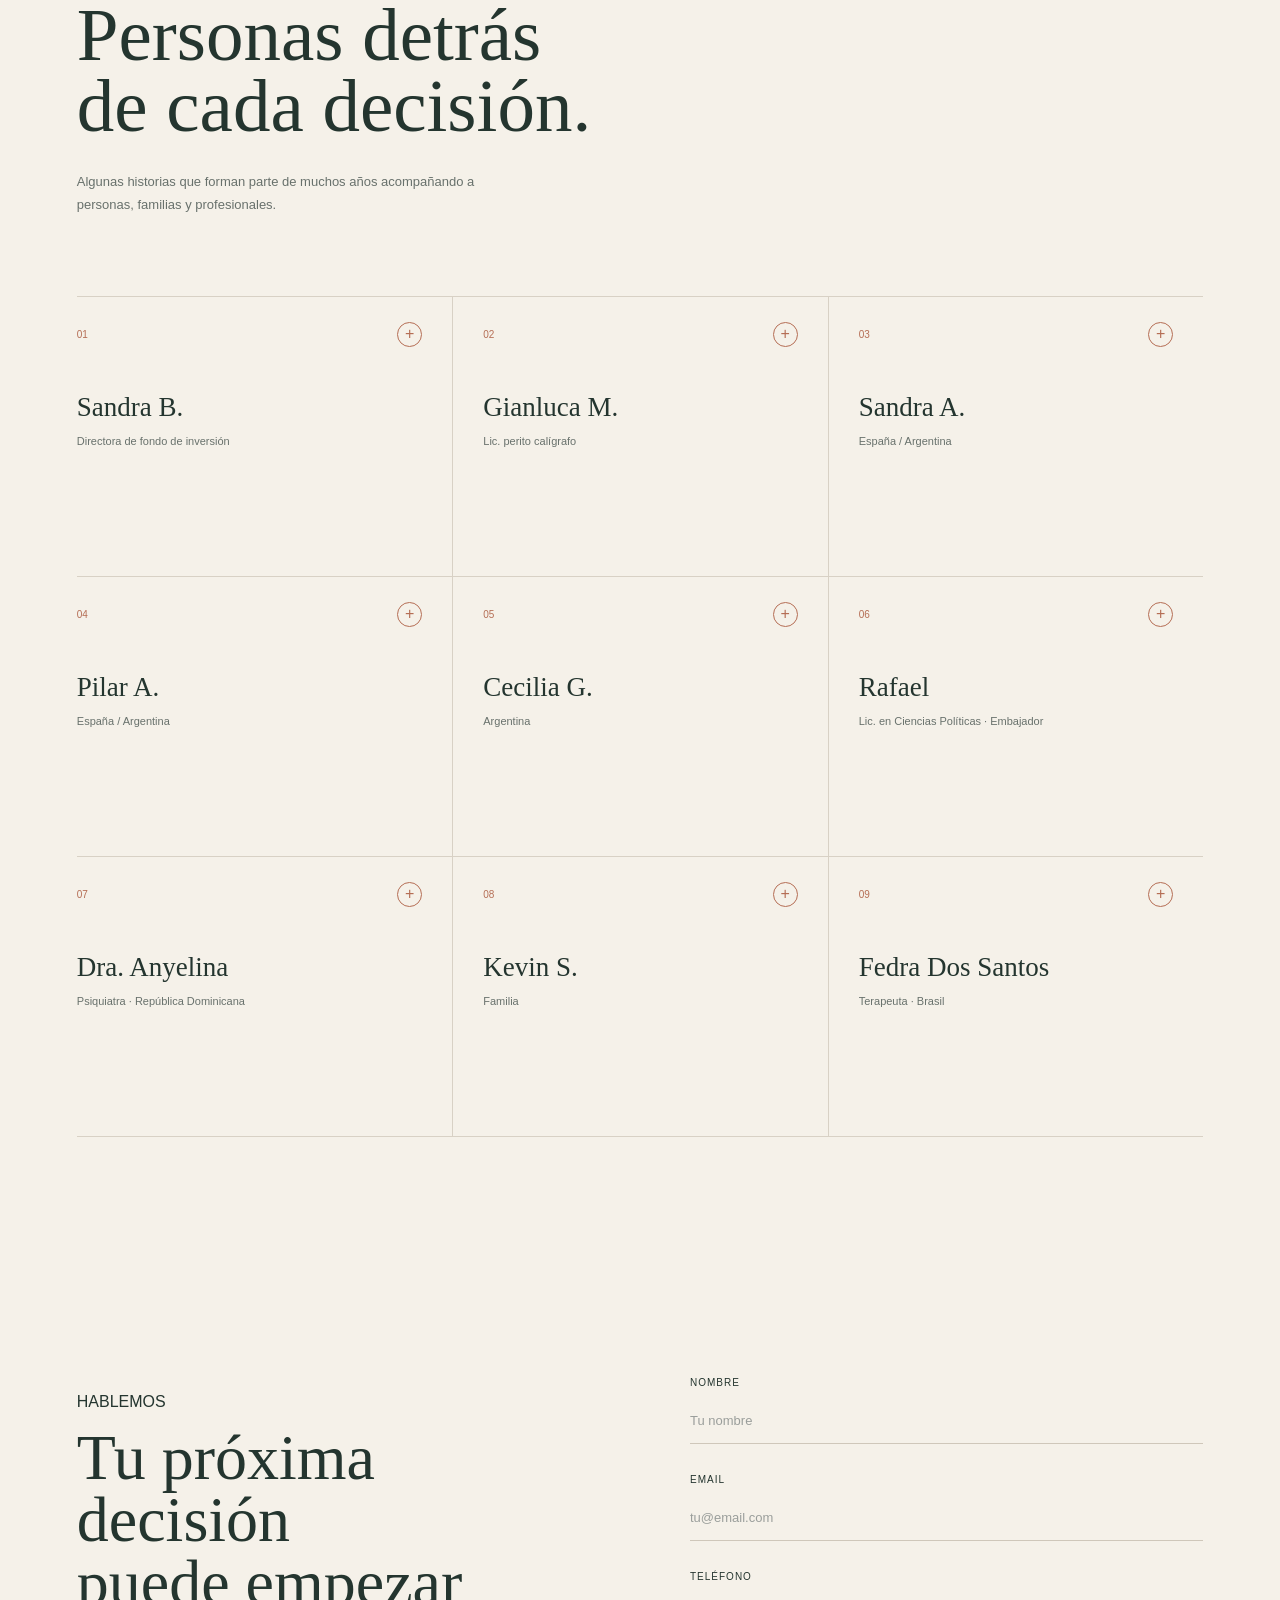
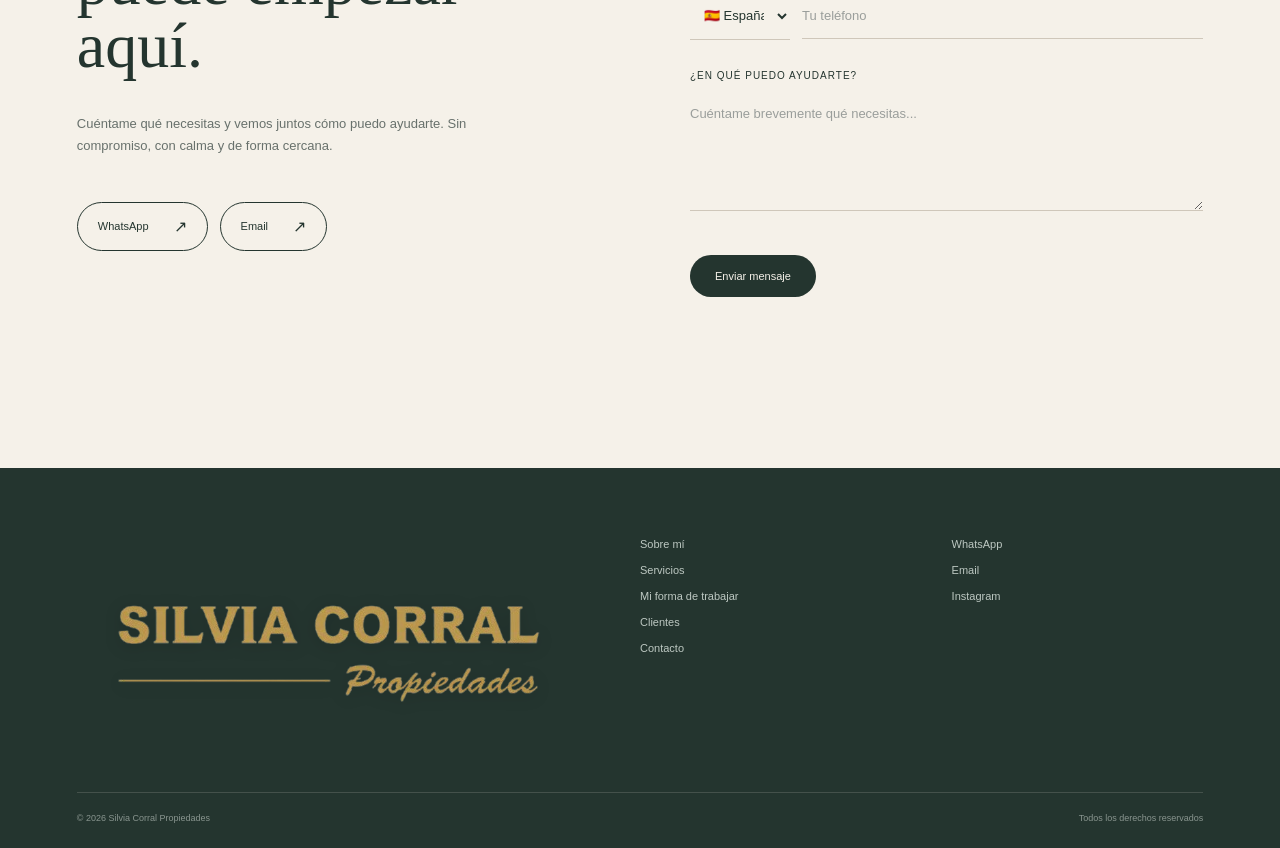
==== commit 9370881b: "modificacion del hero y botones con el whatsapp y correo actual" ====
--- a/index.html
+++ b/index.html
@@ -37,7 +37,7 @@
             </div>
 
             <a
-                href="https://wa.me/34600000000?text=Hola%20Silvia%2C%20he%20visto%20tu%20web%20y%20me%20gustar%C3%ADa%20recibir%20informaci%C3%B3n."
+                href="https://wa.me/34696042151?text=Hola%20Silvia%2C%20he%20visto%20tu%20web%20y%20me%20gustar%C3%ADa%20recibir%20informaci%C3%B3n."
                 class="nav-social"
                 id="nav-whatsapp"
                 target="_blank"
@@ -69,7 +69,13 @@
         </nav>
     </header>
     <main>
-        <section class="hero">
+        <section class="hero" aria-label="Carrusel de portada">
+            <div class="hero-slider" aria-live="polite">
+                <div class="hero-slide active" style="background-image: url('img/hero.jpeg');"></div>
+                <div class="hero-slide" style="background-image: url('img/hero2.jpg');"></div>
+                <div class="hero-slide" style="background-image: url('img/hero3.jpg');"></div>
+                <div class="hero-slide" style="background-image: url('img/hero4.jpg');"></div>
+            </div>
 
             <div class="hero-contenido">
                 <h1 data-i18n-html="heroTitle">
@@ -77,7 +83,7 @@
                     <span>Te ayudo a hacerla realidad.</span>
                 </h1>
                 <p class="hero-descripcion" data-i18n="heroDescription">
-                    Compra, venta y alquiler con criterio, cercanía y más de 30 años de experiencia
+                    Compra, venta y alquiler con criterio, cercanía y más de 35 años de experiencia
                     acompañando decisiones inmobiliarias con claridad y confianza.
                 </p>
                 <p class="hero-trayectoria">
@@ -89,7 +95,17 @@
                     </a>
                 </div>
             </div>
+
+            <div class="hero-controls" aria-label="Indicadores del carrusel">
+                <button class="hero-dot active" type="button" aria-label="Mostrar imagen 1" aria-pressed="true"></button>
+                <button class="hero-dot" type="button" aria-label="Mostrar imagen 2" aria-pressed="false"></button>
+                <button class="hero-dot" type="button" aria-label="Mostrar imagen 3" aria-pressed="false"></button>
+                <button class="hero-dot" type="button" aria-label="Mostrar imagen 4" aria-pressed="false"></button>
+            </div>
         </section>
+        <!-- esta es la seccion de sobre mi, donde vamos a poner la foto de Silvia
+         y un texto que hable de su experiencia y trayectoria, ademas 
+         de un boton que lleve a la seccion de servicios. -->
          <section class="sobre-mi" id="sobre-mi">
             <div class="sobre-imagen">
                 <img src="img/silvia.jpg" alt="Silvia Corral">
@@ -104,14 +120,14 @@
             </h2>
             <p class="sobre-texto" data-i18n="aboutText">
                 Soy Silvia Corral, asesora inmobiliaria independiente
-                con más de 30 años de experiencia. Comencé mi trayectoria
+                con más de 35 años de experiencia. Comencé mi trayectoria
                 en Argentina y, a lo largo de los años, he trabajado también
                 en Brasil y Miami. Hoy desarrollo mi actividad en Madrid,
                 acompañando a cada cliente con el mismo compromiso y
                 cercanía que han marcado mi forma de trabajar desde el principio.
             </p>
             <div class="trayectoria">
-                <strong>+30 años</strong>
+                <strong>+35 años</strong>
                 <span data-i18n="aboutExperience">de experiencia inmobiliaria</span>
                 <small>Argentina · Miami · Madrid</small>
             </div>
@@ -123,41 +139,43 @@
             </a>
             </div>
         </section>
-
+<!-- En esta seccion vamos a desarrollar el frontend de las especialidades de Silvia, como Feng Shui, 
+Barra Access, Facelift y Radio Stesia. Cada especialidad tendrá un artículo con un número, 
+un icono y un título. Al hacer clic en el icono, se desplegará más información sobre cada especialidad. -->
         <section class="titulos-ambiente" aria-label="Especialidades">
             <p class="titulos-ambiente-titulo" data-i18n="specialtiesLabel">Especialidades</p>
             <div class="titulos-ambiente-grid">
                 <article class="titulo-ambiente">
                     <div class="titulo-superior">
                         <span class="titulo-numero">01</span>
-                        <span class="titulo-icono">+</span>
+                        <span class="titulo-icono" aria-hidden="true">•</span>
                     </div>
                     <h3>Feng Shui</h3>
                 </article>
                 <article class="titulo-ambiente">
                     <div class="titulo-superior">
                         <span class="titulo-numero">02</span>
-                        <span class="titulo-icono">+</span>
+                        <span class="titulo-icono" aria-hidden="true">•</span>
                     </div>
                     <h3>Barra Access</h3>
                 </article>
                 <article class="titulo-ambiente">
                     <div class="titulo-superior">
                         <span class="titulo-numero">03</span>
-                        <span class="titulo-icono">+</span>
+                        <span class="titulo-icono" aria-hidden="true">•</span>
                     </div>
                     <h3>Facelift</h3>
                 </article>
                 <article class="titulo-ambiente">
                     <div class="titulo-superior">
                         <span class="titulo-numero">04</span>
-                        <span class="titulo-icono">+</span>
+                        <span class="titulo-icono" aria-hidden="true">•</span>
                     </div>
                     <h3>Radio Stesia</h3>
                 </article>
             </div>
         </section>
-
+<!-- seccion de servicios renta, venta, comprar -->
         <section class="servicios" id="servicios">
             <div class="servicios-cabecera">
             <p class="etiqueta" data-i18n="servicesLabel">
@@ -207,6 +225,9 @@
         </article>
         </div>
     </section>
+    <!-- Aqui le mostraremos una serie de pasos al usuario de como seria
+     trabajar con Silvia, desde la primera conversacion hasta la decision final.
+      Cada paso tendra un numero, un titulo y un texto explicativo. -->
     <section class="proceso" id="proceso">
     <div class="proceso-cabecera">
         <p class="etiqueta" data-i18n="processLabel">
@@ -254,7 +275,7 @@
         </article>
     </div>
     </section>
-    <!-- vvamos a añadir la seccion de clientes mostrando asi los +30 años de experiencia de Silvia, y los +100 clientes satisfechos, etc -->
+    <!-- vvamos a añadir la seccion de clientes mostrando asi los +35 años de experiencia de Silvia, y los +100 clientes satisfechos, etc -->
      <section class="clientes" id="clientes">
 
     <div class="clientes-cabecera">
@@ -478,7 +499,8 @@
     </button>
 
 </section>
-    <!-- Seccion de cntacto, aqui tambien vamos añadir el icono de whatsapp y correos  -->
+    <!-- Seccion de cntacto, aqui tambien vamos añadir el icono de whatsapp y correos, 
+     tambien desarrollamos la parte del formulario con un backend  -->
 <section class="contacto" id="contacto">
     <div class="contacto-info">
         <p class="etiqueta" data-i18n="contactLabel">HABLEMOS</p>
@@ -537,14 +559,205 @@
         </div>
         <div class="campo">
             <label for="telefono" data-i18n="contactPhone">Teléfono</label>
-            <input
-                type="tel"
-                id="telefono"
-                name="telefono"
-                placeholder="Tu teléfono"
-                data-i18n-placeholder="contactPhonePlaceholder"
-                aria-invalid="false"
-            >
+            <div class="campo-telefono">
+                <select id="prefijo-telefono" name="prefijo_telefono" class="prefijo-telefono" aria-label="Prefijo telefónico">
+                    <option value="+34" selected>🇪🇸 España (+34)</option>
+                    <option value="+1">🇺🇸 EE. UU. / Canadá (+1)</option>
+                    <option value="+7">🇷🇺 Rusia (+7)</option>
+                    <option value="+20">🇪🇬 Egipto (+20)</option>
+                    <option value="+27">🇿🇦 Sudáfrica (+27)</option>
+                    <option value="+30">🇬🇷 Grecia (+30)</option>
+                    <option value="+31">🇳🇱 Países Bajos (+31)</option>
+                    <option value="+32">🇧🇪 Bélgica (+32)</option>
+                    <option value="+33">🇫🇷 Francia (+33)</option>
+                    <option value="+34">🇪🇸 España (+34)</option>
+                    <option value="+36">🇭🇺 Hungría (+36)</option>
+                    <option value="+39">🇮🇹 Italia (+39)</option>
+                    <option value="+40">🇷🇴 Rumanía (+40)</option>
+                    <option value="+41">🇨🇭 Suiza (+41)</option>
+                    <option value="+43">🇦🇹 Austria (+43)</option>
+                    <option value="+44">🇬🇧 Reino Unido (+44)</option>
+                    <option value="+45">🇩🇰 Dinamarca (+45)</option>
+                    <option value="+46">🇸🇪 Suecia (+46)</option>
+                    <option value="+47">🇳🇴 Noruega (+47)</option>
+                    <option value="+48">🇵🇱 Polonia (+48)</option>
+                    <option value="+49">🇩🇪 Alemania (+49)</option>
+                    <option value="+51">🇵🇪 Perú (+51)</option>
+                    <option value="+52">🇲🇽 México (+52)</option>
+                    <option value="+53">🇨🇺 Cuba (+53)</option>
+                    <option value="+54">🇦🇷 Argentina (+54)</option>
+                    <option value="+55">🇧🇷 Brasil (+55)</option>
+                    <option value="+56">🇨🇱 Chile (+56)</option>
+                    <option value="+57">🇨🇴 Colombia (+57)</option>
+                    <option value="+58">🇻🇪 Venezuela (+58)</option>
+                    <option value="+60">🇲🇾 Malasia (+60)</option>
+                    <option value="+61">🇦🇺 Australia (+61)</option>
+                    <option value="+62">🇮🇩 Indonesia (+62)</option>
+                    <option value="+63">🇵🇭 Filipinas (+63)</option>
+                    <option value="+64">🇳🇿 Nueva Zelanda (+64)</option>
+                    <option value="+65">🇸🇬 Singapur (+65)</option>
+                    <option value="+66">🇹🇭 Tailandia (+66)</option>
+                    <option value="+81">🇯🇵 Japón (+81)</option>
+                    <option value="+82">🇰🇷 Corea del Sur (+82)</option>
+                    <option value="+84">🇻🇳 Vietnam (+84)</option>
+                    <option value="+86">🇨🇳 China (+86)</option>
+                    <option value="+90">🇹🇷 Turquía (+90)</option>
+                    <option value="+91">🇮🇳 India (+91)</option>
+                    <option value="+92">🇵🇰 Pakistán (+92)</option>
+                    <option value="+93">🇦🇫 Afganistán (+93)</option>
+                    <option value="+94">🇱🇰 Sri Lanka (+94)</option>
+                    <option value="+95">🇲🇲 Myanmar (+95)</option>
+                    <option value="+98">🇮🇷 Irán (+98)</option>
+                    <option value="+211">🇸🇸 Sudán del Sur (+211)</option>
+                    <option value="+212">🇲🇦 Marruecos (+212)</option>
+                    <option value="+213">🇩🇿 Argelia (+213)</option>
+                    <option value="+216">🇹🇳 Túnez (+216)</option>
+                    <option value="+218">🇱🇾 Libia (+218)</option>
+                    <option value="+220">🇬🇲 Gambia (+220)</option>
+                    <option value="+221">🇸🇳 Senegal (+221)</option>
+                    <option value="+223">🇲🇱 Mali (+223)</option>
+                    <option value="+224">🇬🇳 Guinea (+224)</option>
+                    <option value="+225">🇨🇮 Costa de Marfil (+225)</option>
+                    <option value="+226">🇧🇫 Burkina Faso (+226)</option>
+                    <option value="+227">🇳🇪 Níger (+227)</option>
+                    <option value="+228">🇹🇬 Togo (+228)</option>
+                    <option value="+229">🇧🇯 Benín (+229)</option>
+                    <option value="+230">🇲🇺 Mauricio (+230)</option>
+                    <option value="+231">🇱🇷 Liberia (+231)</option>
+                    <option value="+232">🇸🇱 Sierra Leona (+232)</option>
+                    <option value="+233">🇬🇭 Ghana (+233)</option>
+                    <option value="+234">🇳🇬 Nigeria (+234)</option>
+                    <option value="+235">🇹🇩 Chad (+235)</option>
+                    <option value="+236">🇨🇫 República Centroafricana (+236)</option>
+                    <option value="+237">🇨🇲 Camerún (+237)</option>
+                    <option value="+238">🇨🇻 Cabo Verde (+238)</option>
+                    <option value="+239">🇸🇹 Santo Tomé y Príncipe (+239)</option>
+                    <option value="+240">🇬🇶 Guinea Ecuatorial (+240)</option>
+                    <option value="+241">🇬🇦 Gabón (+241)</option>
+                    <option value="+242">🇨🇬 Congo (+242)</option>
+                    <option value="+243">🇨🇩 Congo (DRC) (+243)</option>
+                    <option value="+244">🇦🇴 Angola (+244)</option>
+                    <option value="+245">🇬🇼 Guinea-Bisáu (+245)</option>
+                    <option value="+246">🇮🇴 Territorio Británico del Océano Índico (+246)</option>
+                    <option value="+248">🇸🇨 Seychelles (+248)</option>
+                    <option value="+249">🇸🇩 Sudán (+249)</option>
+                    <option value="+250">🇷🇼 Ruanda (+250)</option>
+                    <option value="+251">🇪🇹 Etiopía (+251)</option>
+                    <option value="+252">🇸🇴 Somalia (+252)</option>
+                    <option value="+253">🇩🇯 Djibouti (+253)</option>
+                    <option value="+254">🇰🇪 Kenia (+254)</option>
+                    <option value="+255">🇹🇿 Tanzania (+255)</option>
+                    <option value="+256">🇺🇬 Uganda (+256)</option>
+                    <option value="+257">🇧🇮 Burundi (+257)</option>
+                    <option value="+258">🇲🇿 Mozambique (+258)</option>
+                    <option value="+260">🇿🇲 Zambia (+260)</option>
+                    <option value="+261">🇲🇬 Madagascar (+261)</option>
+                    <option value="+262">🇫🇷 Reunión / Mayotte (+262)</option>
+                    <option value="+263">🇿🇼 Zimbabue (+263)</option>
+                    <option value="+264">🇳🇦 Namibia (+264)</option>
+                    <option value="+265">🇲🇼 Malawi (+265)</option>
+                    <option value="+266">🇱🇸 Lesoto (+266)</option>
+                    <option value="+267">🇧🇼 Botsuana (+267)</option>
+                    <option value="+268">🇸🇿 Suazilandia (+268)</option>
+                    <option value="+269">🇰🇲 Comoras (+269)</option>
+                    <option value="+297">🇦🇼 Aruba (+297)</option>
+                    <option value="+298">🇫🇴 Islas Feroe (+298)</option>
+                    <option value="+299">🇬🇱 Groenlandia (+299)</option>
+                    <option value="+351">🇵🇹 Portugal (+351)</option>
+                    <option value="+352">🇱🇺 Luxemburgo (+352)</option>
+                    <option value="+353">🇮🇪 Irlanda (+353)</option>
+                    <option value="+354">🇮🇸 Islandia (+354)</option>
+                    <option value="+355">🇦🇱 Albania (+355)</option>
+                    <option value="+356">🇲🇹 Malta (+356)</option>
+                    <option value="+357">🇨🇾 Chipre (+357)</option>
+                    <option value="+358">🇫🇮 Finlandia (+358)</option>
+                    <option value="+359">🇧🇬 Bulgaria (+359)</option>
+                    <option value="+370">🇱🇹 Lituania (+370)</option>
+                    <option value="+371">🇱🇻 Letonia (+371)</option>
+                    <option value="+372">🇪🇪 Estonia (+372)</option>
+                    <option value="+373">🇲🇩 Moldavia (+373)</option>
+                    <option value="+374">🇦🇲 Armenia (+374)</option>
+                    <option value="+375">🇧🇾 Bielorrusia (+375)</option>
+                    <option value="+376">🇦🇩 Andorra (+376)</option>
+                    <option value="+377">🇲🇨 Mónaco (+377)</option>
+                    <option value="+378">🇸🇲 San Marino (+378)</option>
+                    <option value="+380">🇺🇦 Ucrania (+380)</option>
+                    <option value="+381">🇷🇸 Serbia (+381)</option>
+                    <option value="+382">🇲🇪 Montenegro (+382)</option>
+                    <option value="+385">🇭🇷 Croacia (+385)</option>
+                    <option value="+386">🇸🇮 Eslovenia (+386)</option>
+                    <option value="+387">🇧🇦 Bosnia y Herzegovina (+387)</option>
+                    <option value="+389">🇲🇰 Macedonia del Norte (+389)</option>
+                    <option value="+420">🇨🇿 Chequia (+420)</option>
+                    <option value="+421">🇸🇰 Eslovaquia (+421)</option>
+                    <option value="+500">🇫🇰 Islas Malvinas (+500)</option>
+                    <option value="+501">🇧🇿 Belice (+501)</option>
+                    <option value="+502">🇬🇹 Guatemala (+502)</option>
+                    <option value="+503">🇸🇻 El Salvador (+503)</option>
+                    <option value="+504">🇭🇳 Honduras (+504)</option>
+                    <option value="+505">🇳🇮 Nicaragua (+505)</option>
+                    <option value="+506">🇨🇷 Costa Rica (+506)</option>
+                    <option value="+507">🇵🇦 Panamá (+507)</option>
+                    <option value="+509">🇭🇹 Haití (+509)</option>
+                    <option value="+591">🇧🇴 Bolivia (+591)</option>
+                    <option value="+592">🇬🇾 Guyana (+592)</option>
+                    <option value="+593">🇪🇨 Ecuador (+593)</option>
+                    <option value="+594">🇬🇫 Guayana Francesa (+594)</option>
+                    <option value="+595">🇵🇾 Paraguay (+595)</option>
+                    <option value="+597">🇸🇷 Surinam (+597)</option>
+                    <option value="+598">🇺🇾 Uruguay (+598)</option>
+                    <option value="+599">🇨🇼 Curazao / Antillas Neerlandesas (+599)</option>
+                    <option value="+670">🇹🇱 Timor Oriental (+670)</option>
+                    <option value="+673">🇧🇳 Brunei (+673)</option>
+                    <option value="+675">🇵🇬 Papúa Nueva Guinea (+675)</option>
+                    <option value="+676">🇹🇴 Tonga (+676)</option>
+                    <option value="+677">🇸🇧 Islas Salomón (+677)</option>
+                    <option value="+678">🇻🇺 Vanuatu (+678)</option>
+                    <option value="+679">🇫🇯 Fiyi (+679)</option>
+                    <option value="+680">🇵🇼 Palau (+680)</option>
+                    <option value="+682">🇨🇰 Islas Cook (+682)</option>
+                    <option value="+685">🇼🇸 Samoa (+685)</option>
+                    <option value="+687">🇳🇨 Nueva Caledonia (+687)</option>
+                    <option value="+689">🇵🇫 Polinesia Francesa (+689)</option>
+                    <option value="+850">🇰🇵 Corea del Norte (+850)</option>
+                    <option value="+852">🇭🇰 Hong Kong (+852)</option>
+                    <option value="+853">🇲🇴 Macao (+853)</option>
+                    <option value="+855">🇰🇭 Camboya (+855)</option>
+                    <option value="+856">🇱🇦 Laos (+856)</option>
+                    <option value="+880">🇧🇩 Bangladesh (+880)</option>
+                    <option value="+886">🇹🇼 Taiwán (+886)</option>
+                    <option value="+960">🇲🇻 Maldivas (+960)</option>
+                    <option value="+961">🇱🇧 Líbano (+961)</option>
+                    <option value="+962">🇯🇴 Jordania (+962)</option>
+                    <option value="+963">🇸🇾 Siria (+963)</option>
+                    <option value="+964">🇮🇶 Irak (+964)</option>
+                    <option value="+965">🇰🇼 Kuwait (+965)</option>
+                    <option value="+966">🇸🇦 Arabia Saudita (+966)</option>
+                    <option value="+967">🇾🇪 Yemen (+967)</option>
+                    <option value="+968">🇴🇲 Omán (+968)</option>
+                    <option value="+971">🇦🇪 Emiratos Árabes (+971)</option>
+                    <option value="+972">🇮🇱 Israel (+972)</option>
+                    <option value="+973">🇧🇭 Bahréin (+973)</option>
+                    <option value="+974">🇶🇦 Catar (+974)</option>
+                    <option value="+975">🇧🇹 Bután (+975)</option>
+                    <option value="+976">🇲🇳 Mongolia (+976)</option>
+                    <option value="+977">🇳🇵 Nepal (+977)</option>
+                    <option value="+992">🇹🇯 Tayikistán (+992)</option>
+                    <option value="+993">🇹🇲 Turkmenistán (+993)</option>
+                    <option value="+994">🇦🇿 Azerbaiyán (+994)</option>
+                    <option value="+995">🇬🇪 Georgia (+995)</option>
+                    <option value="+996">🇰🇬 Kirguistán (+996)</option>
+                    <option value="+998">🇺🇿 Uzbekistán (+998)</option>
+                </select>
+                <input
+                    type="tel"
+                    id="telefono"
+                    name="telefono"
+                    placeholder="Tu teléfono"
+                    data-i18n-placeholder="contactPhonePlaceholder"
+                    aria-invalid="false"
+                >
+            </div>
         </div>
         <div class="campo">
             <label for="mensaje" data-i18n="contactMessage">¿En qué puedo ayudarte?</label>
@@ -583,7 +796,7 @@
             <a href="#contacto" data-i18n="footerContact">Contacto</a>
         </div>
         <div class="footer-contacto">
-            <a href="https://wa.me/34600000000"
+            <a href="https://wa.me/34696042151"
                target="_blank"
                rel="noopener noreferrer">
                 WhatsApp
--- a/css/style.css
+++ b/css/style.css
@@ -225,23 +225,48 @@
 }
 /* HERO */
 .hero {
+    position: relative;
     min-height: 720px;
     display: flex;
     align-items: center;
     color: white;
-    background-image:
-        linear-gradient(
-            90deg,
-            rgba(27, 42, 35, 0.72) 0%,
-            rgba(27, 42, 35, 0.45) 45%,
-            rgba(27, 42, 35, 0.15) 100%
-        ),
-        url("../img/hero.jpg");
+    overflow: hidden;
+    background: #24352f;
+}
+
+.hero-slider {
+    position: absolute;
+    inset: 0;
+}
+
+.hero-slide {
+    position: absolute;
+    inset: 0;
     background-size: cover;
     background-position: center;
+    opacity: 0;
+    transition: opacity 1.1s ease-in-out;
+}
+
+.hero-slide::before {
+    content: "";
+    position: absolute;
+    inset: 0;
+    background: linear-gradient(
+        90deg,
+        rgba(27, 42, 35, 0.72) 0%,
+        rgba(27, 42, 35, 0.45) 45%,
+        rgba(27, 42, 35, 0.15) 100%
+    );
+}
+
+.hero-slide.active {
+    opacity: 1;
 }
 
 .hero-contenido {
+    position: relative;
+    z-index: 2;
     width: 90%;
     max-width: 1100px;
     margin: 0 auto;
@@ -259,11 +284,11 @@
 .hero h1 {
     margin: 0;
     max-width: 660px;
-    font-family: Georgia, serif;
+    font-family: "Iowan Old Style", "Palatino Linotype", "Book Antiqua", Georgia, serif;
     font-size: clamp(34px, 4vw, 54px);
-    font-weight: normal;
-    line-height: 1;
-    letter-spacing: -1.3px;
+    font-weight: 500;
+    line-height: 0.96;
+    letter-spacing: -1.2px;
     color: #fffaf5;
     text-shadow: 0 10px 24px rgba(0, 0, 0, 0.12);
 }
@@ -272,8 +297,9 @@
     display: block;
     margin-top: 12px;
     color: #f6d9c6;
+    font-family: "Iowan Old Style", "Palatino Linotype", "Book Antiqua", Georgia, serif;
     font-style: italic;
-    font-weight: normal;
+    font-weight: 400;
     letter-spacing: -0.8px;
 }
 
@@ -309,6 +335,34 @@
     letter-spacing: 0.05em;
     box-shadow: 0 15px 28px rgba(0, 0, 0, 0.14);
 }
+
+.hero-controls {
+    position: absolute;
+    right: 6%;
+    bottom: 32px;
+    z-index: 2;
+    display: flex;
+    align-items: center;
+    gap: 10px;
+}
+
+.hero-dot {
+    width: 10px;
+    height: 10px;
+    border: none;
+    border-radius: 50%;
+    background: rgba(255, 255, 255, 0.5);
+    cursor: pointer;
+    transition: all 0.3s ease;
+    padding: 0;
+}
+
+.hero-dot.active {
+    width: 32px;
+    border-radius: 999px;
+    background: #f5f1e9;
+}
+
 .boton {
     padding: 14px 22px;
 
@@ -316,10 +370,6 @@
 
     font-size: 12px;
     line-height: 1.2;
-}
-.hero-contenido {
-    position: relative;
-    z-index: 2;
 }
 .boton-claro {
     background: white;
@@ -907,6 +957,24 @@
     font-size: 10px;
     text-transform: uppercase;
     letter-spacing: 1px;
+}
+
+.campo-telefono {
+    display: flex;
+    align-items: center;
+    gap: 12px;
+}
+
+.prefijo-telefono {
+    width: 100px;
+    padding: 15px 10px;
+    border: none;
+    border-bottom: 1px solid #cfc7ba;
+    background: transparent;
+    color: #24352f;
+    font-family: Arial, sans-serif;
+    font-size: 13px;
+    outline: none;
 }
 
 .campo input,
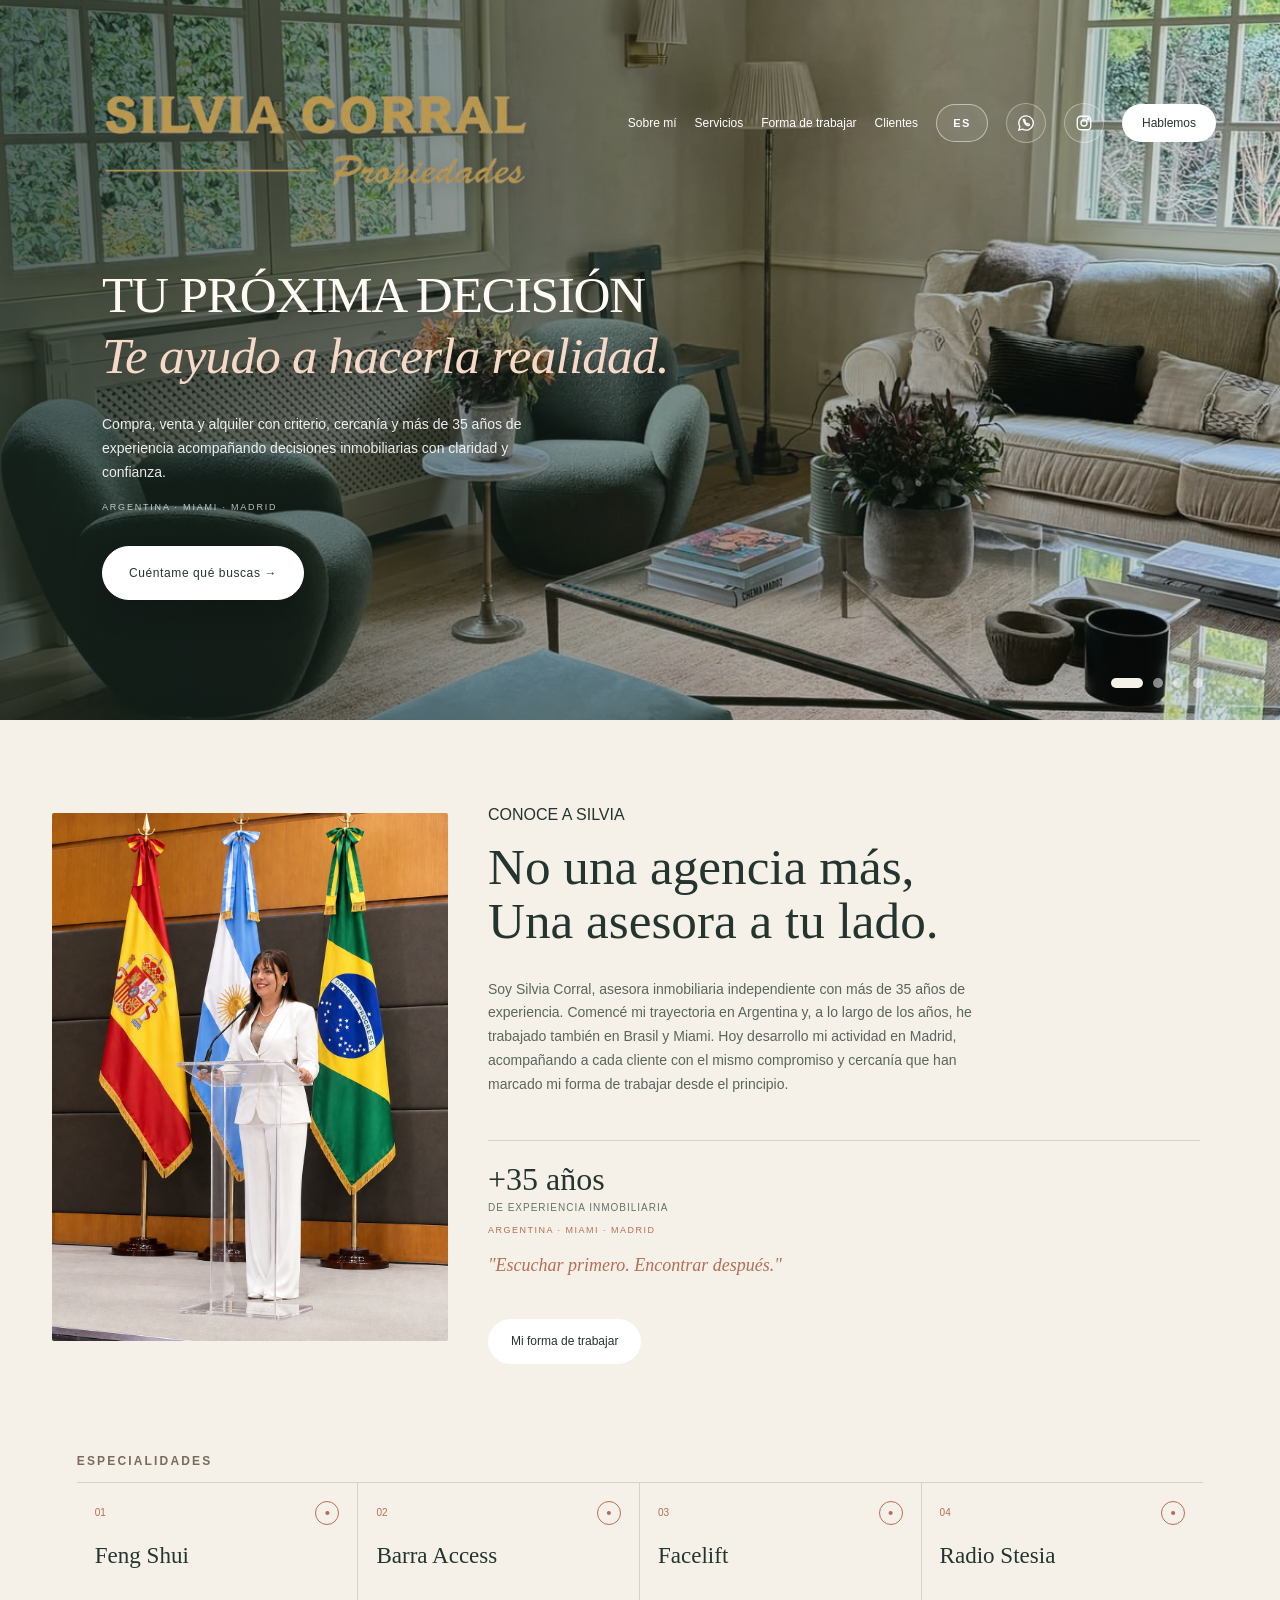
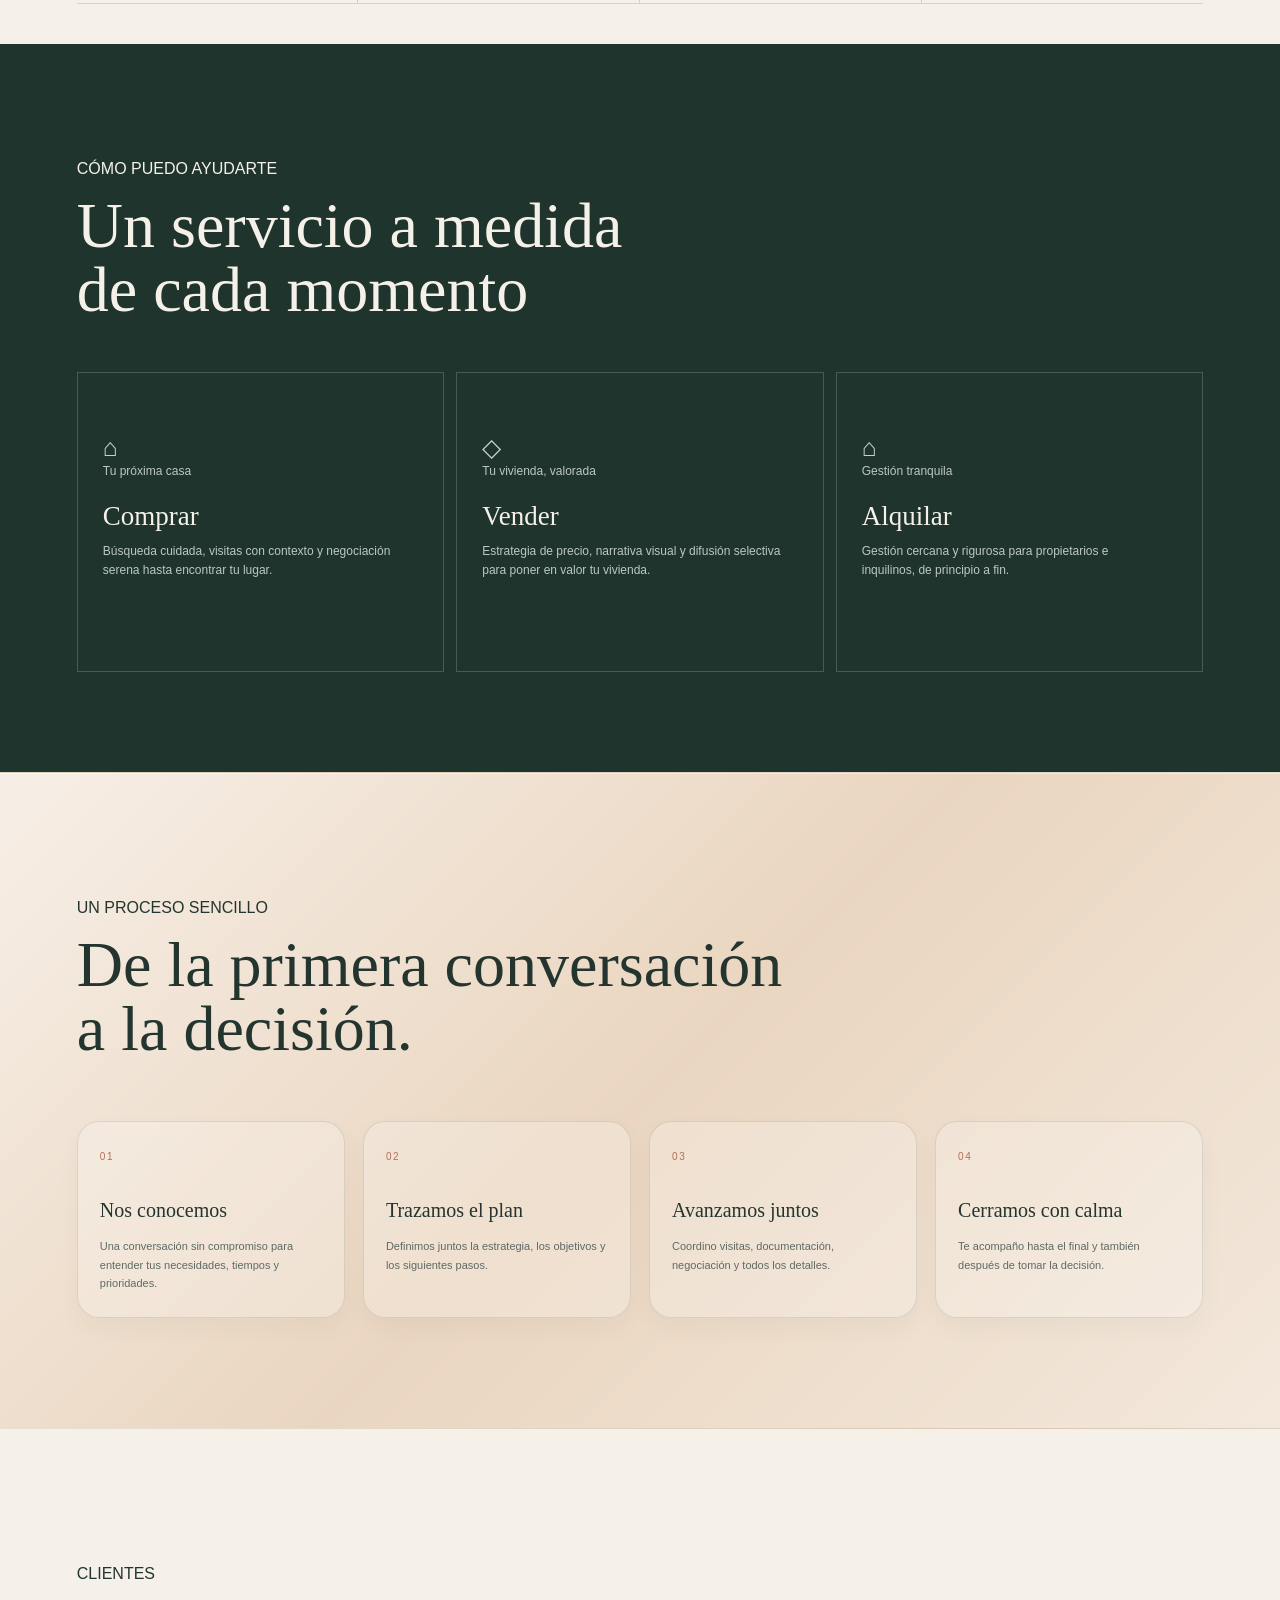
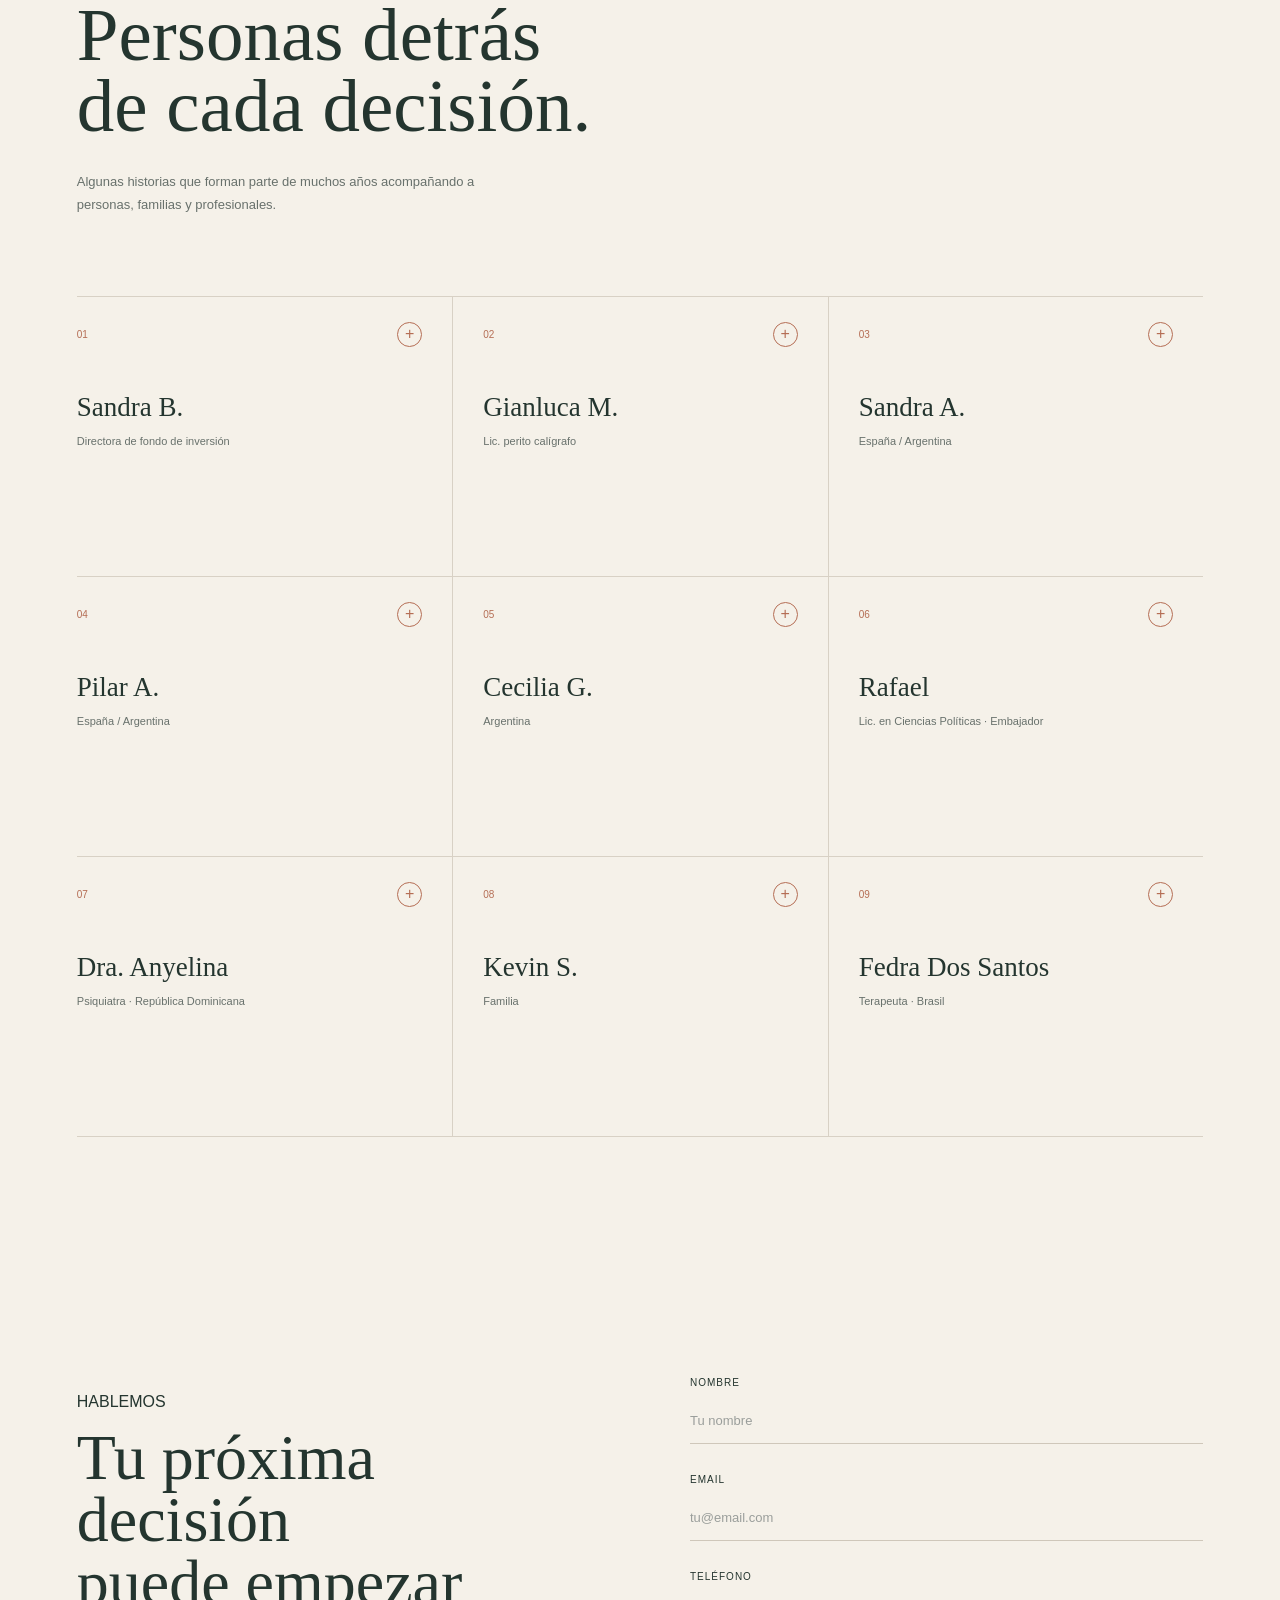
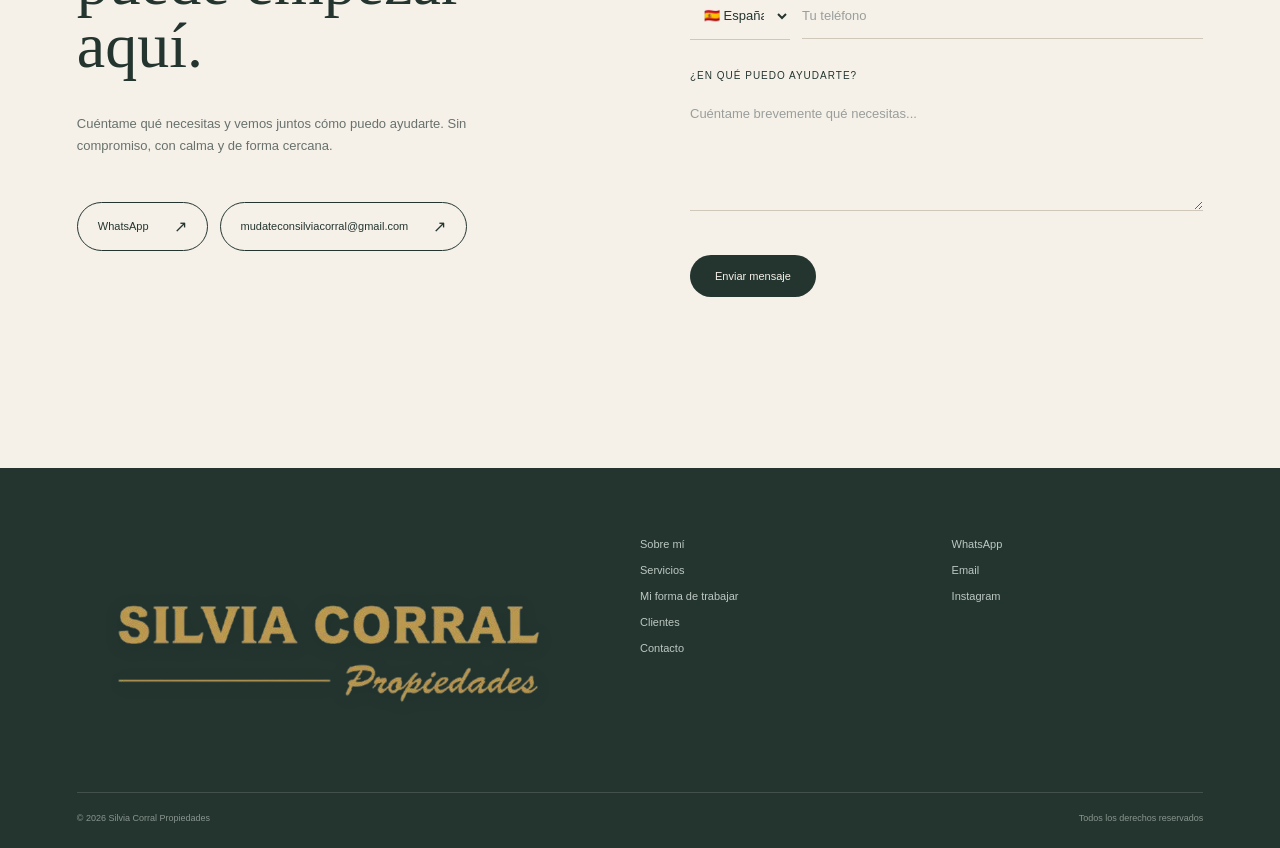
==== commit 27c8e86f: "añadiendo el mail actual" ====
--- a/index.html
+++ b/index.html
@@ -116,7 +116,7 @@
                 </p>
             <h2 data-i18n-html="aboutTitle">
                 No una agencia más,<br>
-                Una asesora a tu lado.
+                ES una asesora a tu lado.
             </h2>
             <p class="sobre-texto" data-i18n="aboutText">
                 Soy Silvia Corral, asesora inmobiliaria independiente
@@ -525,11 +525,11 @@
                 <span>↗</span>
             </a>
             <a
-                href="#"
+                href="mailto:mudateconsilviacorral@gmail.com"
                 class="contacto-boton"
                 id="boton-email"
           >
-                Email
+                mudateconsilviacorral@gmail.com
                 <span>↗</span>
             </a>
         </div>
@@ -801,7 +801,7 @@
                rel="noopener noreferrer">
                 WhatsApp
             </a>
-            <a href="mailto:info@silviacorral.com">
+            <a href="mailto:mudateconsilviacorral@gmail.com">
                 Email
             </a>
             <a href="https://www.instagram.com/silviacorral.propiedades/"
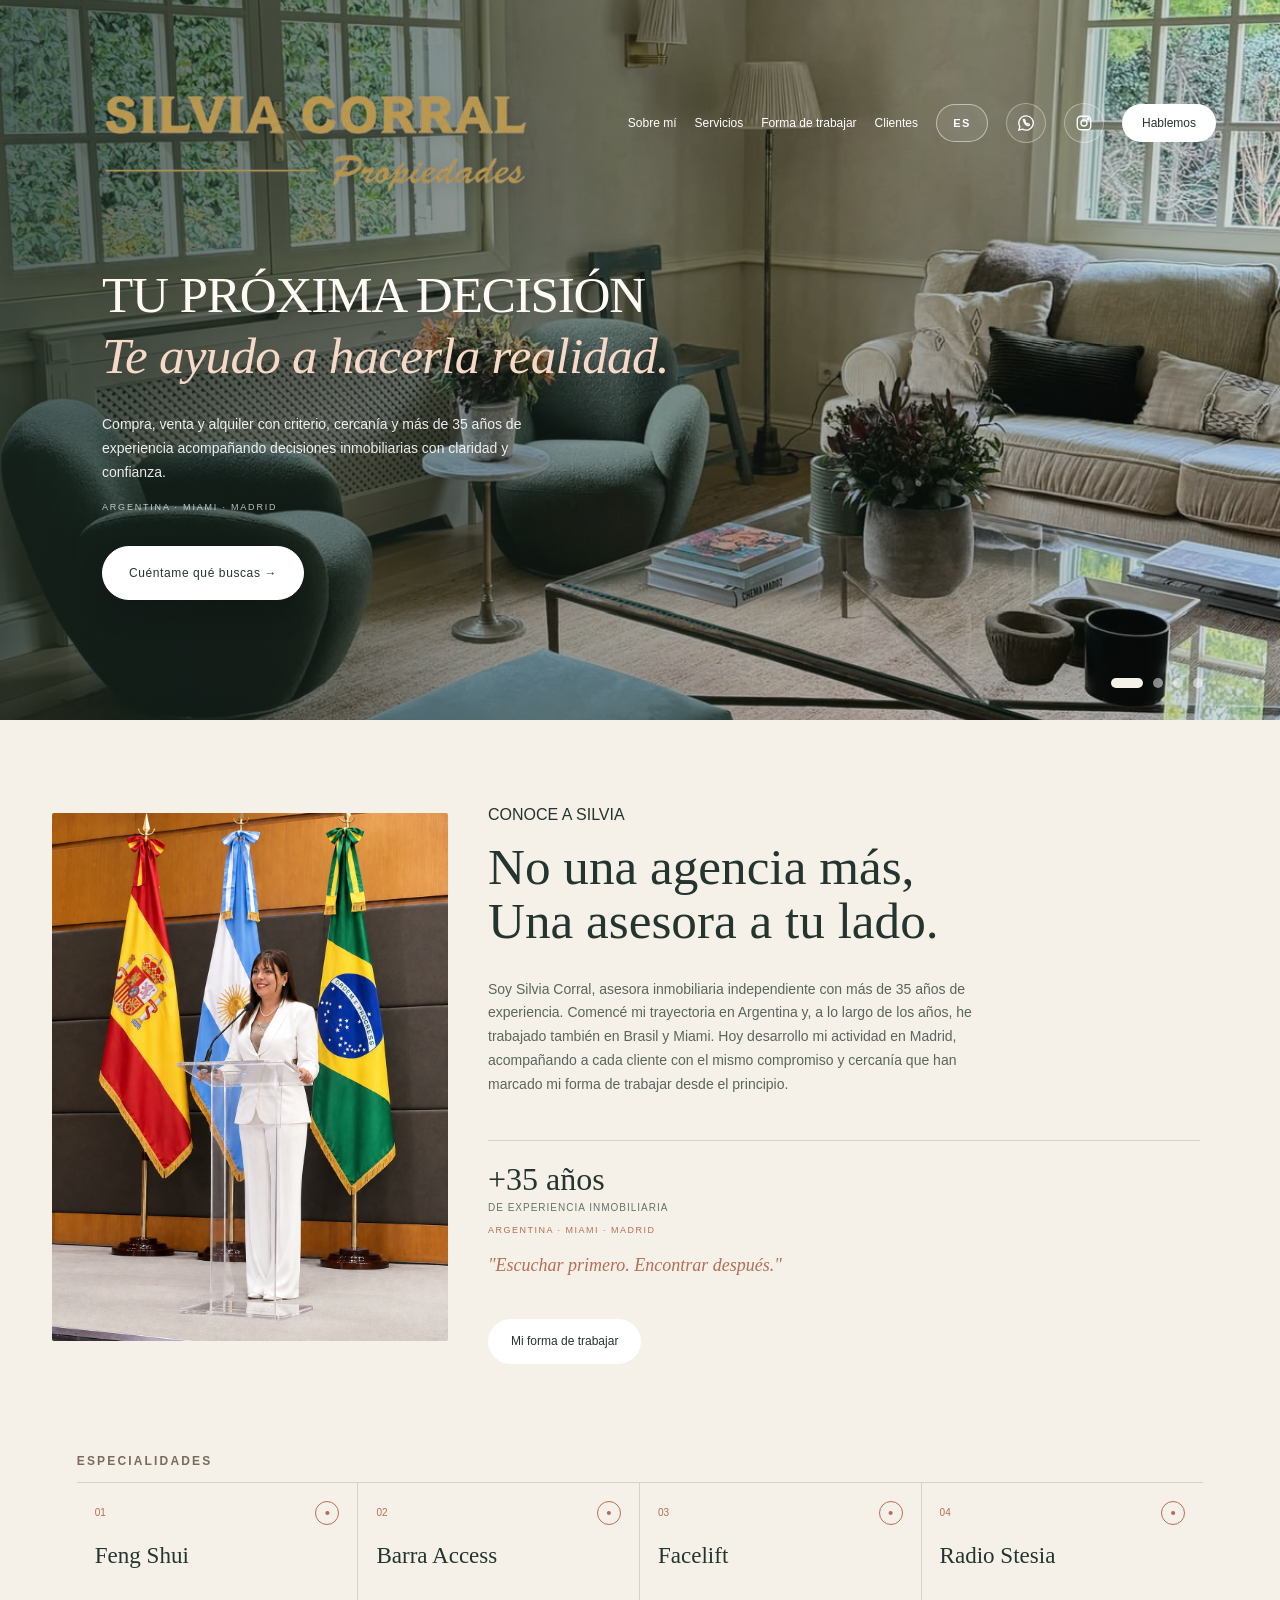
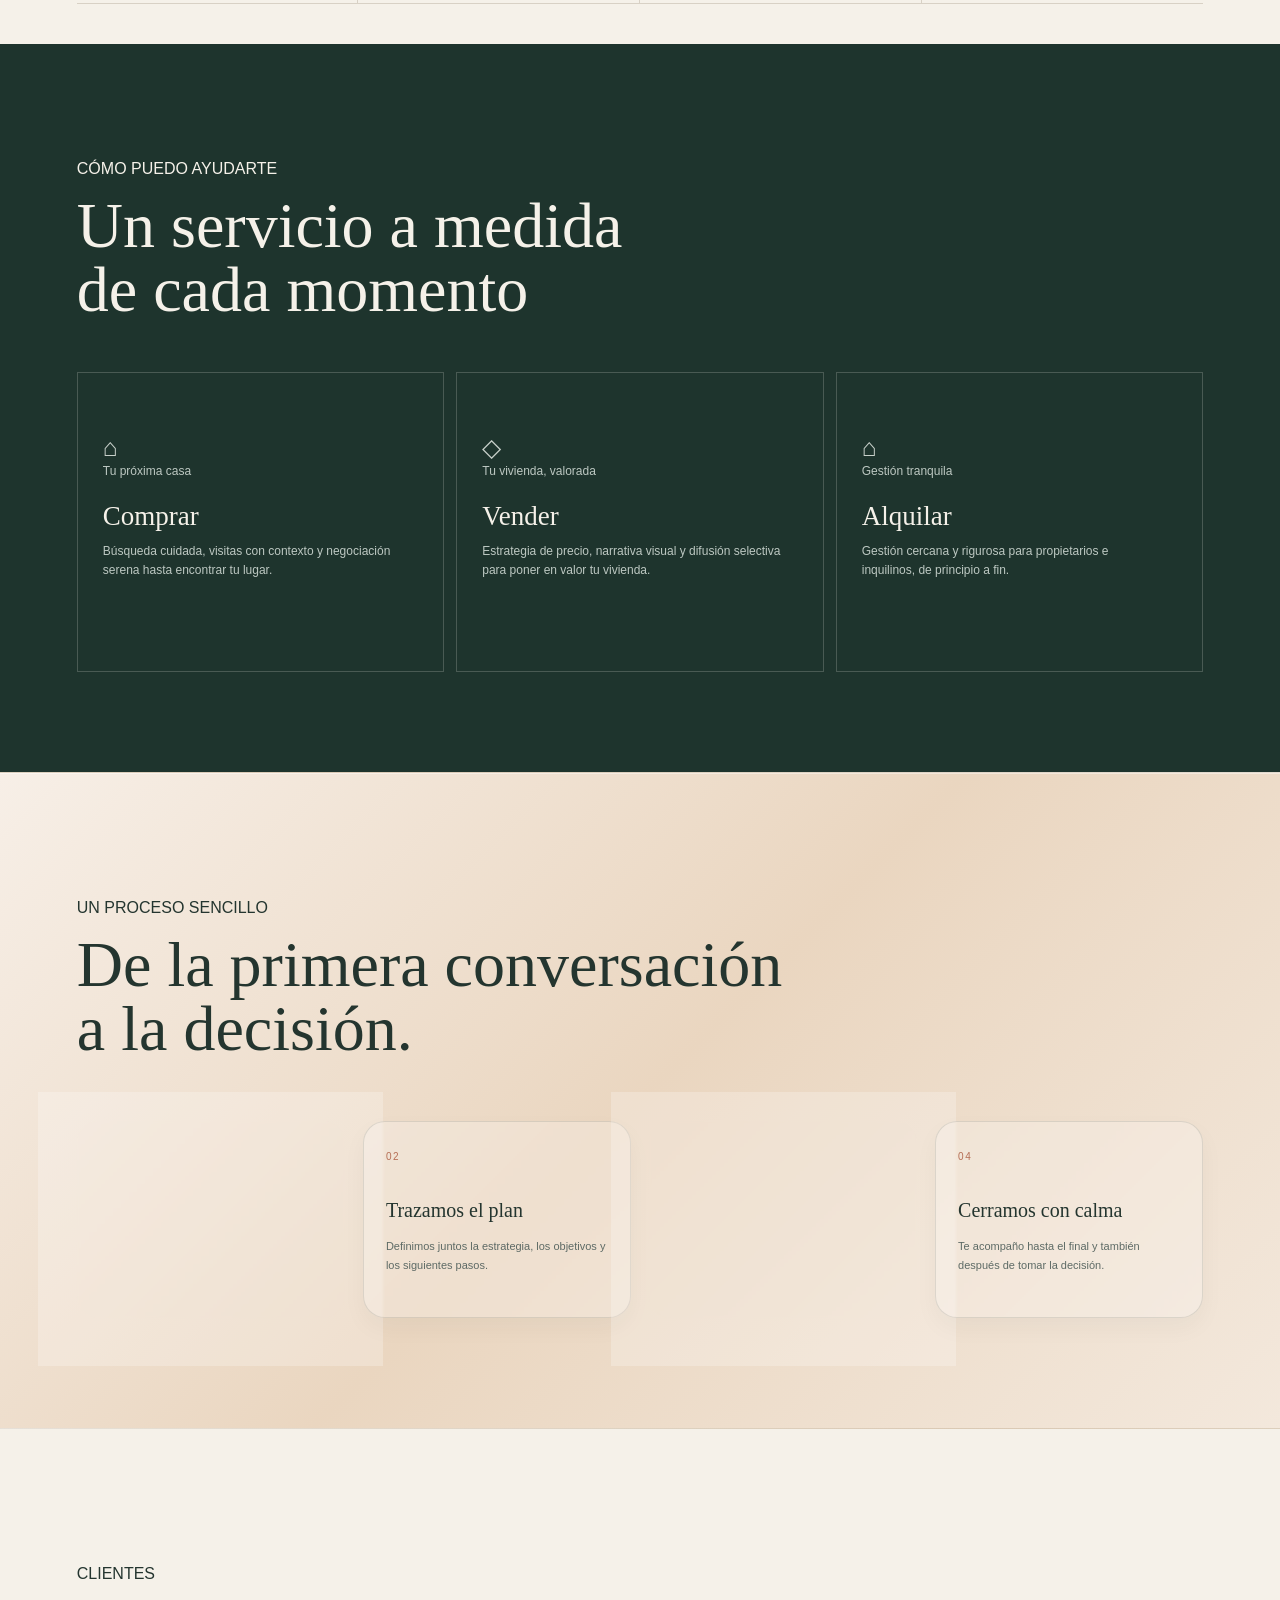
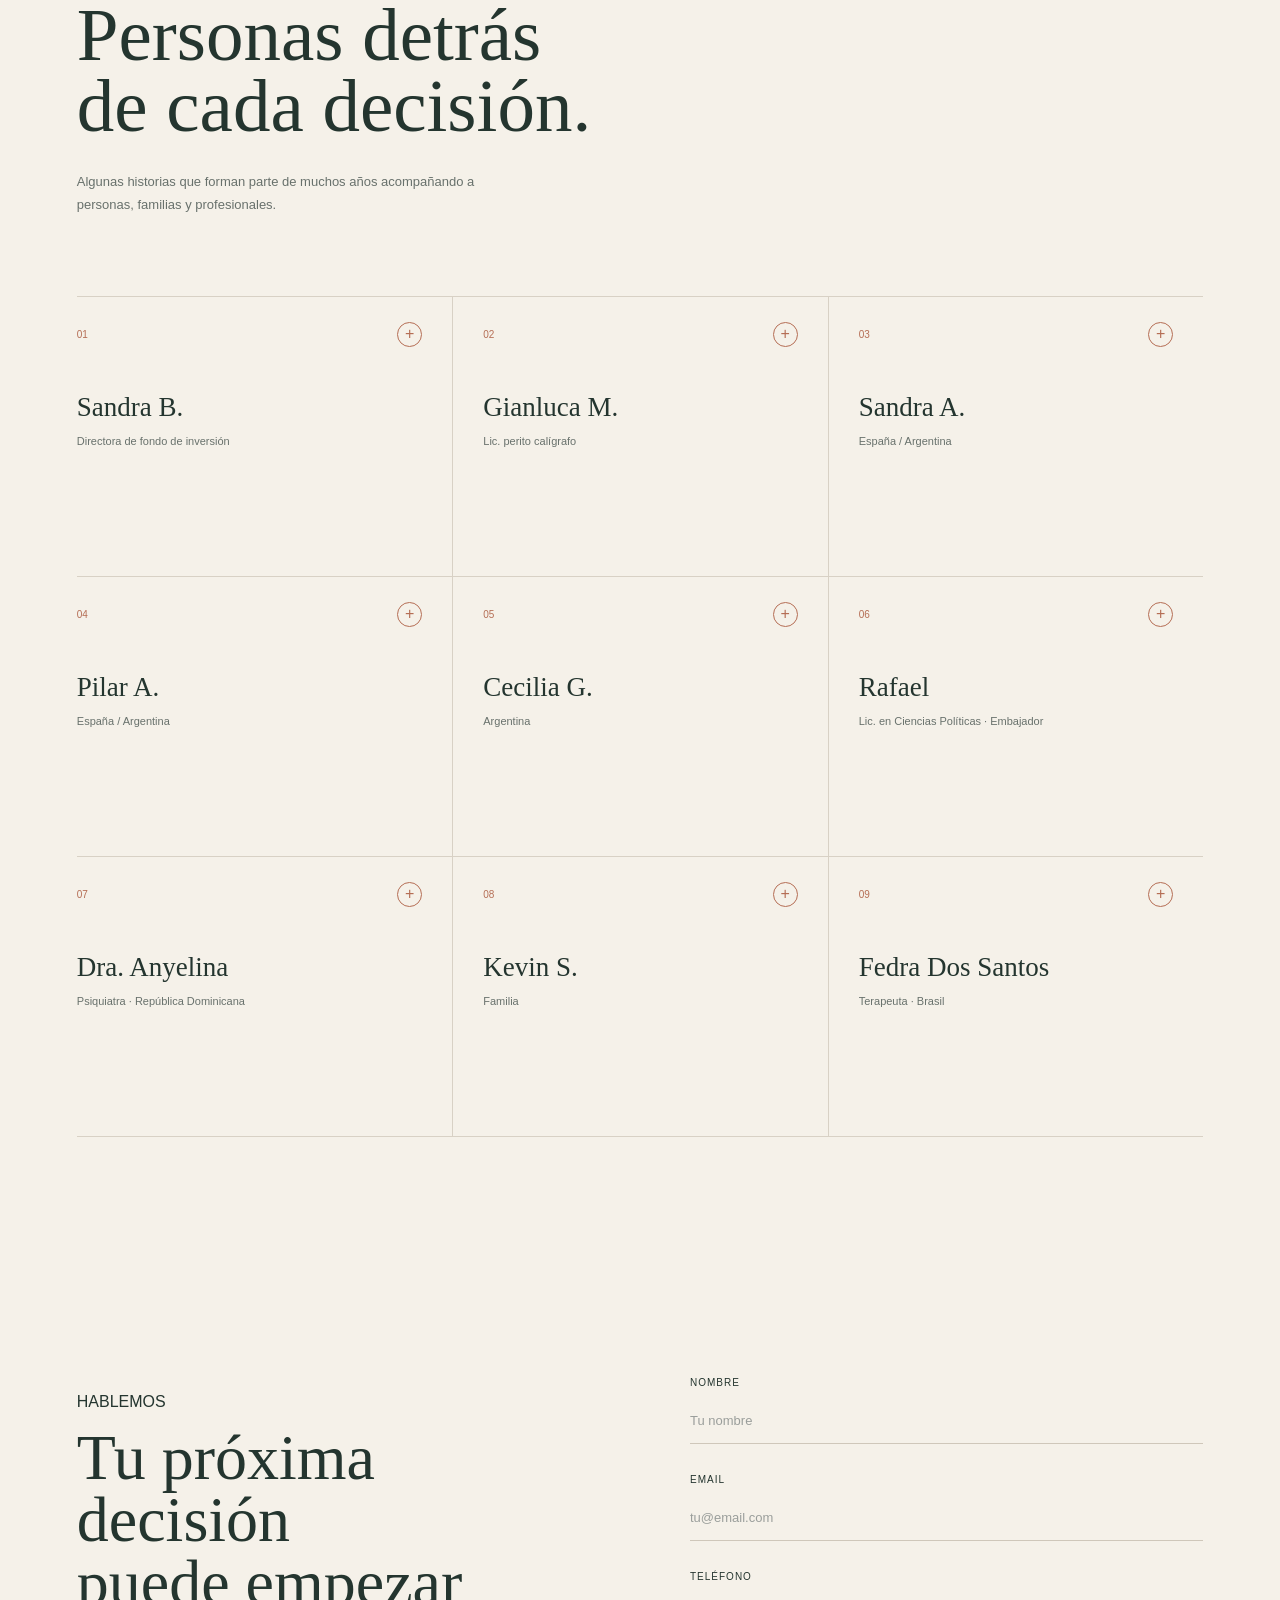
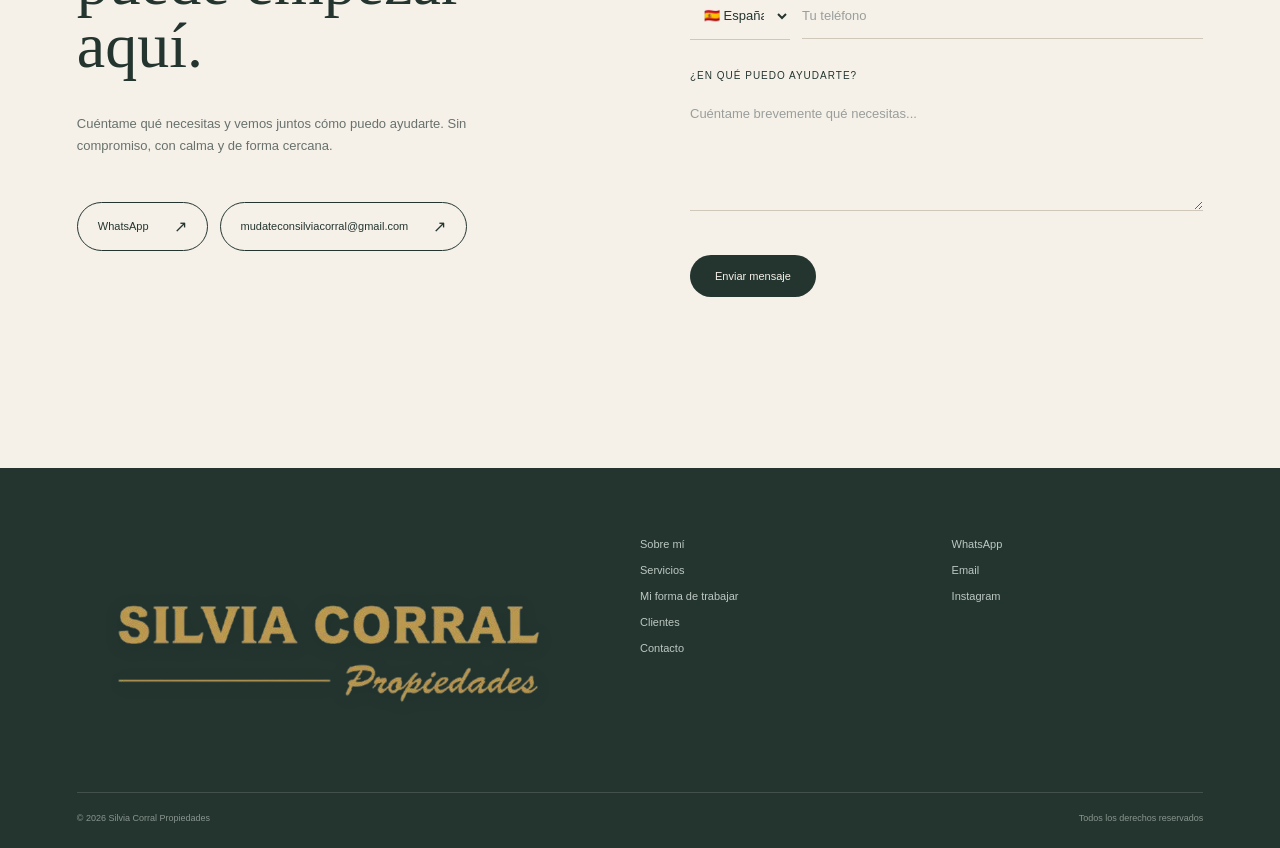
==== commit d2f67653: "añadiendo el mail actual" ====
--- a/index.html
+++ b/index.html
@@ -116,7 +116,7 @@
                 </p>
             <h2 data-i18n-html="aboutTitle">
                 No una agencia más,<br>
-                ES una asesora a tu lado.
+                Es una asesora a tu lado.
             </h2>
             <p class="sobre-texto" data-i18n="aboutText">
                 Soy Silvia Corral, asesora inmobiliaria independiente
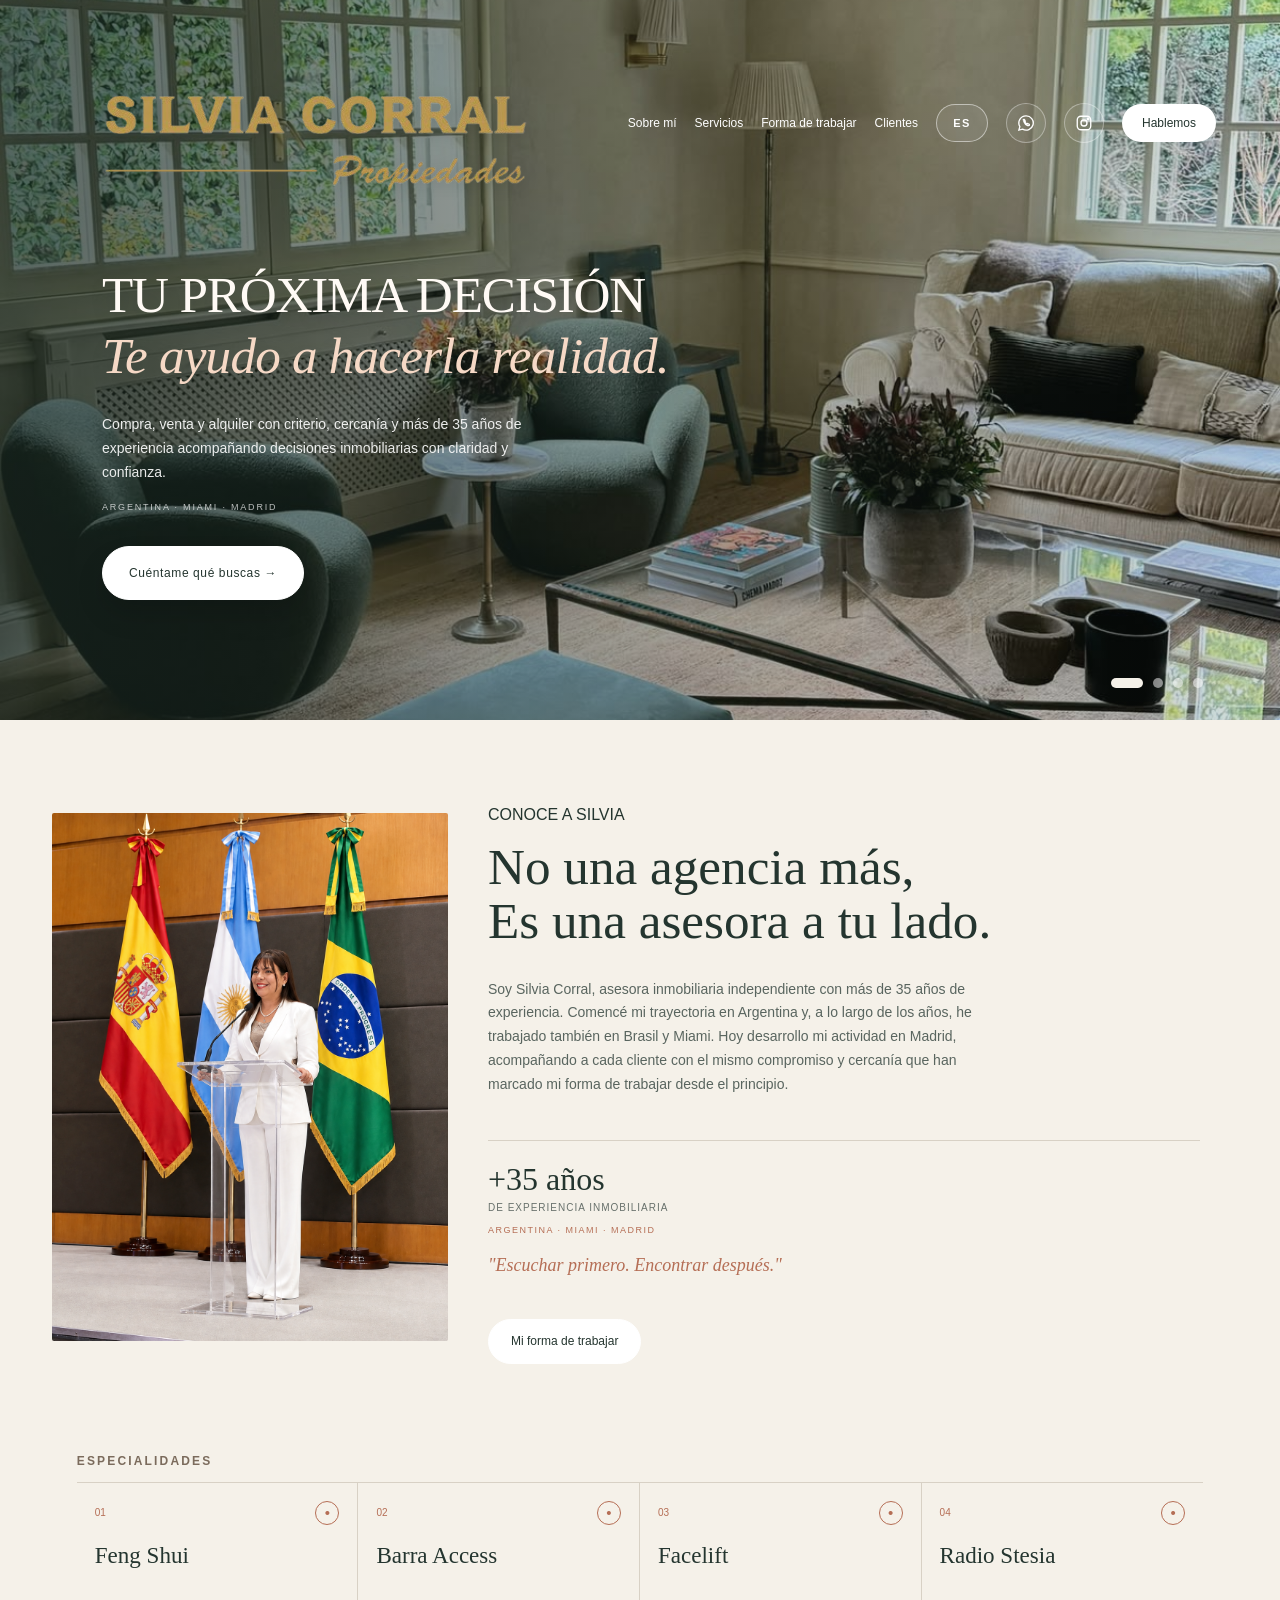
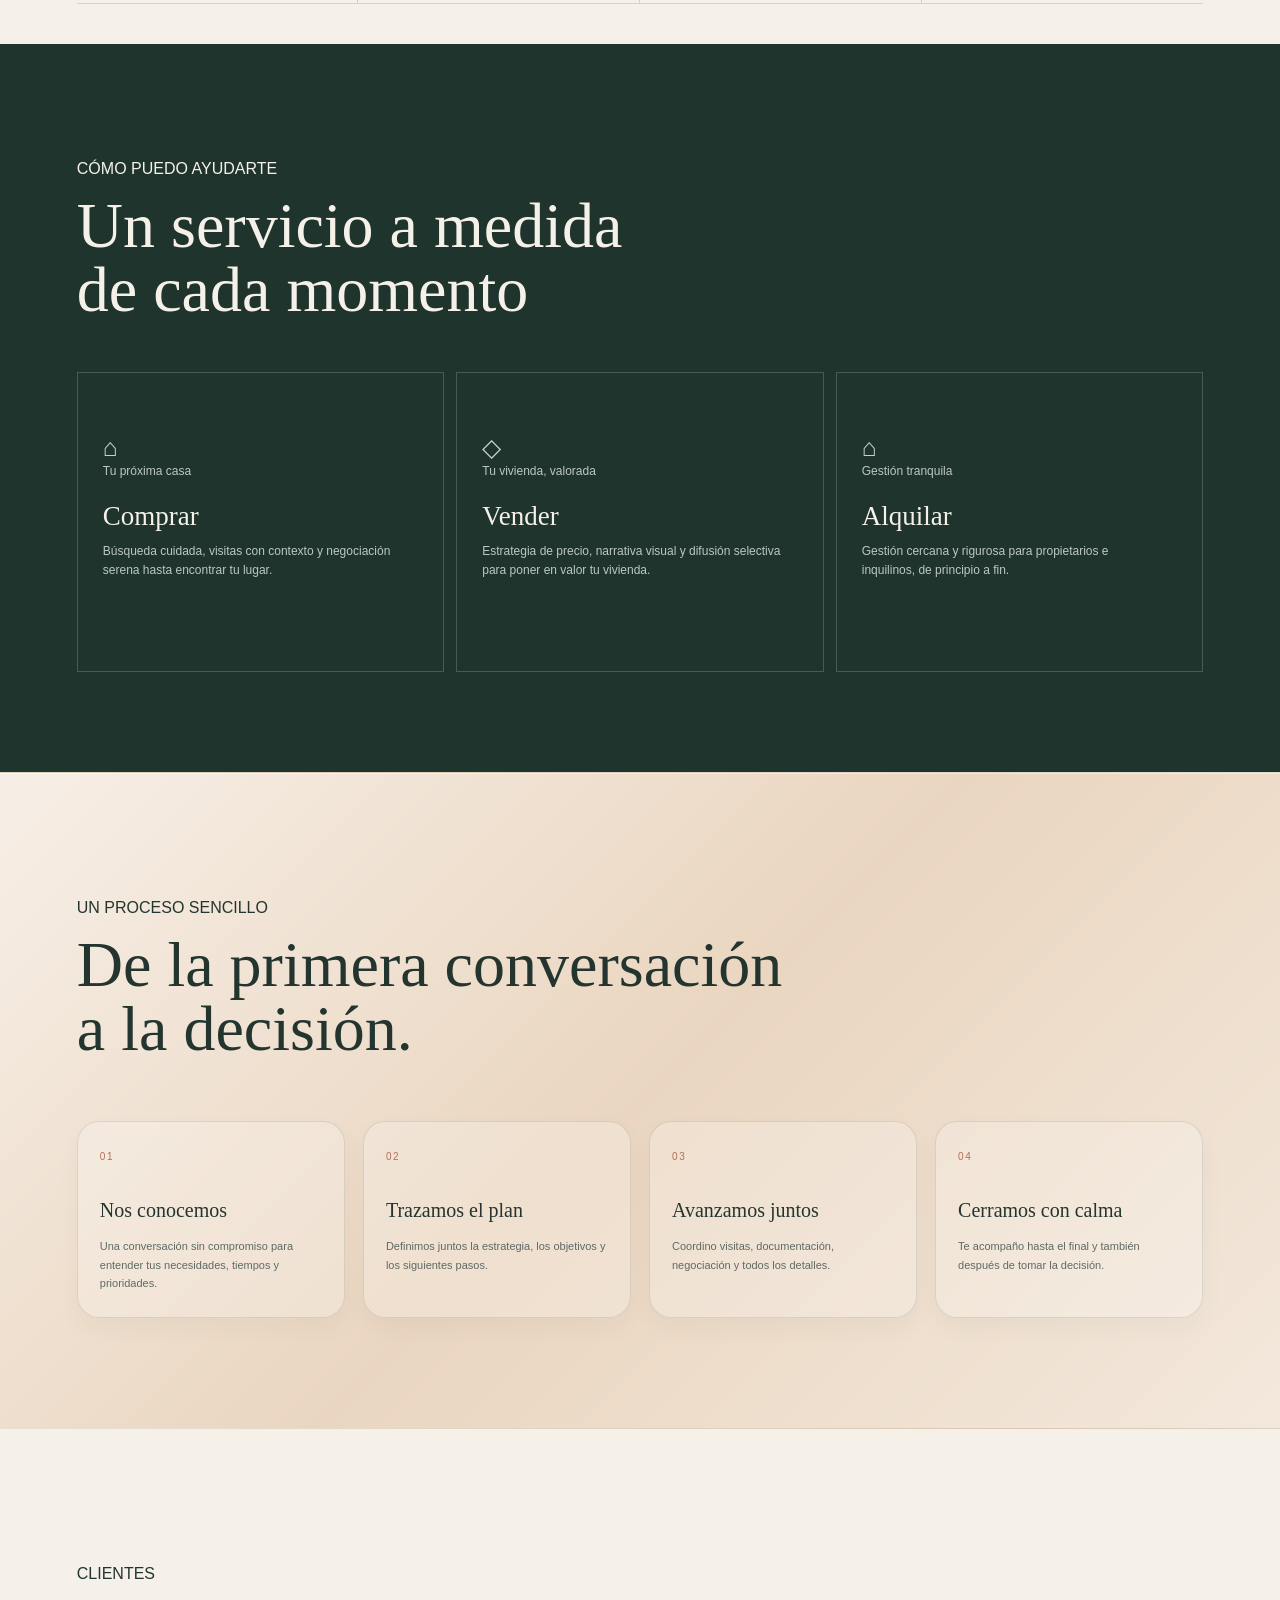
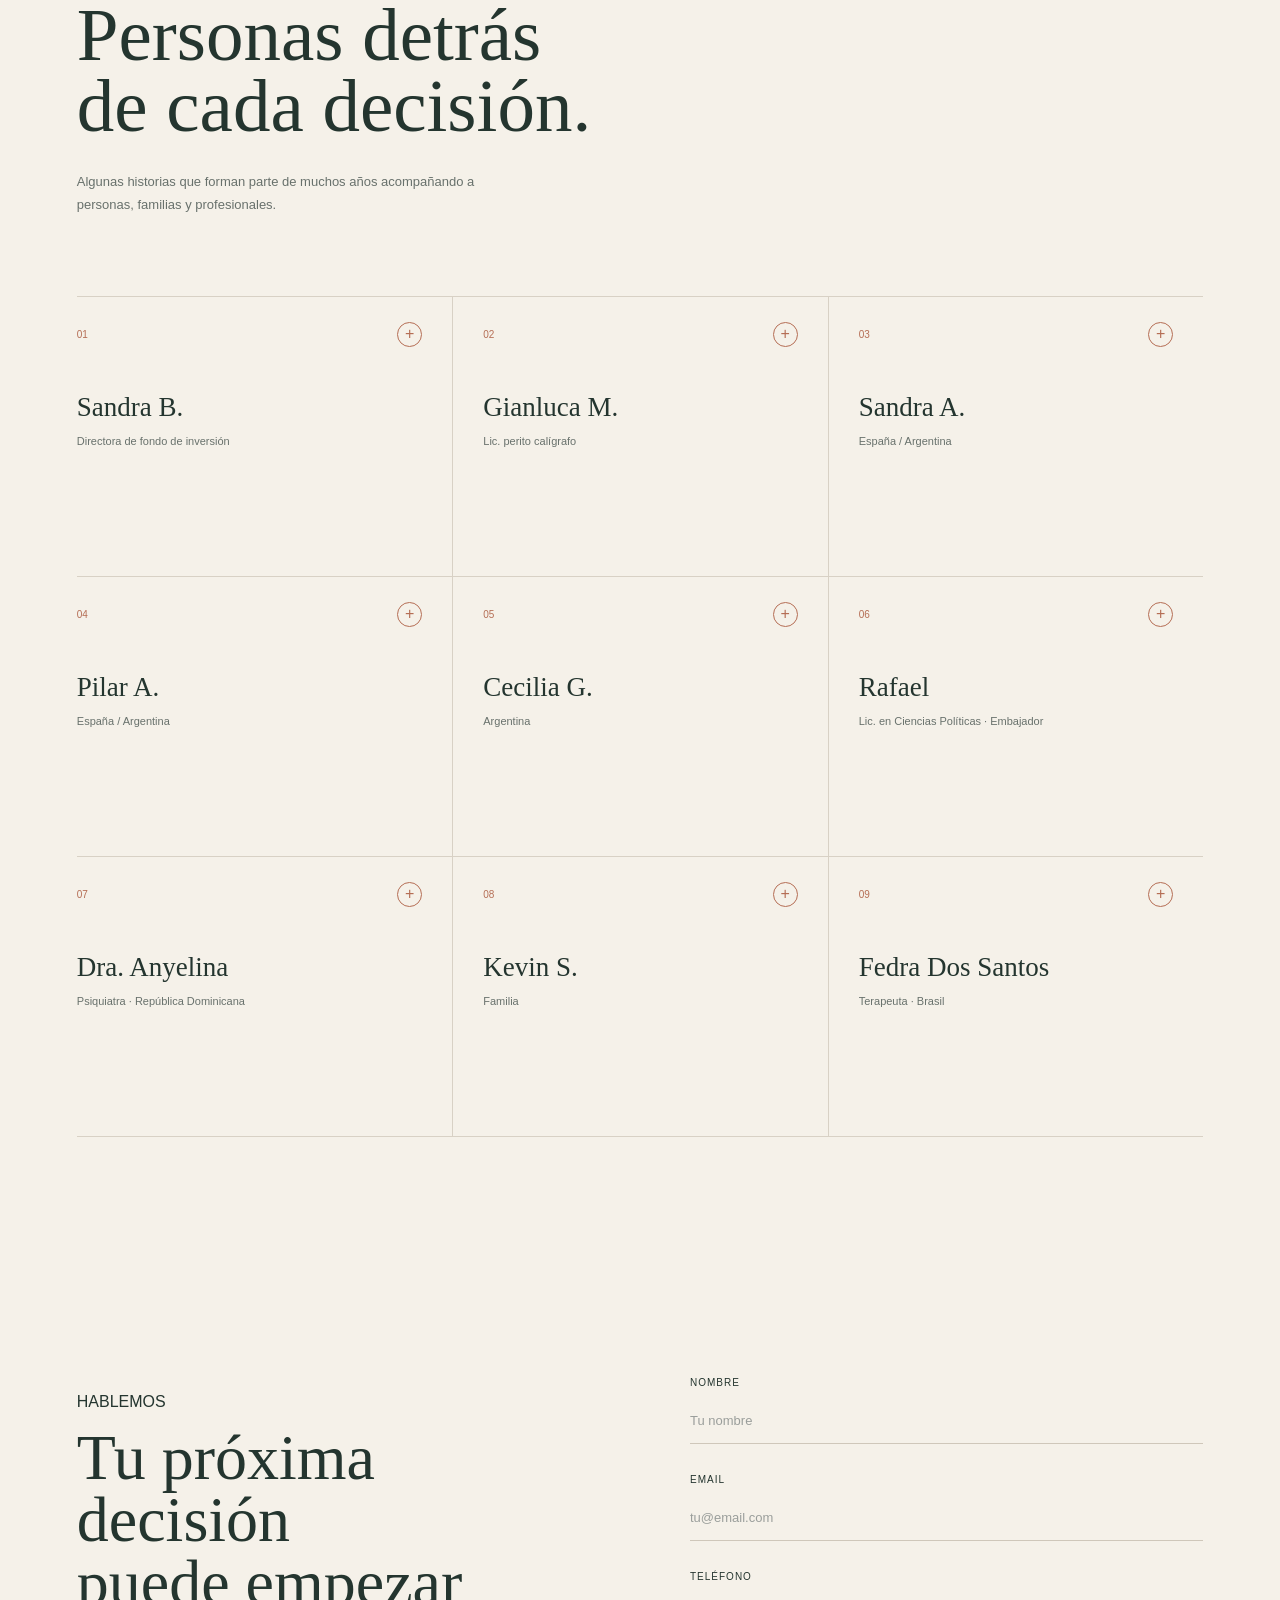
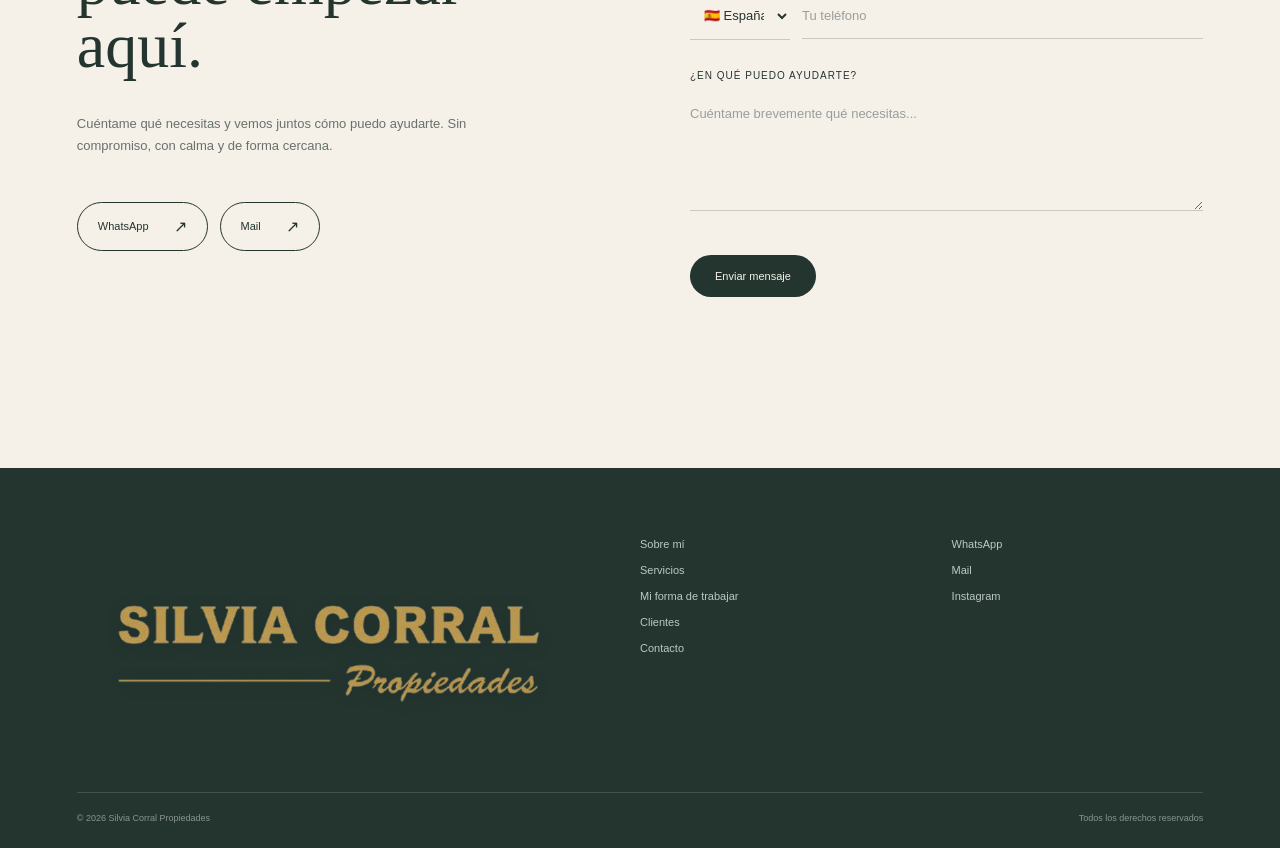
==== commit 9e6b6a12: "correccion frase aboutTitle" ====
--- a/index.html
+++ b/index.html
@@ -529,7 +529,7 @@
                 class="contacto-boton"
                 id="boton-email"
           >
-                mudateconsilviacorral@gmail.com
+                Mail
                 <span>↗</span>
             </a>
         </div>
@@ -802,7 +802,7 @@
                 WhatsApp
             </a>
             <a href="mailto:mudateconsilviacorral@gmail.com">
-                Email
+                Mail
             </a>
             <a href="https://www.instagram.com/silviacorral.propiedades/"
                target="_blank"
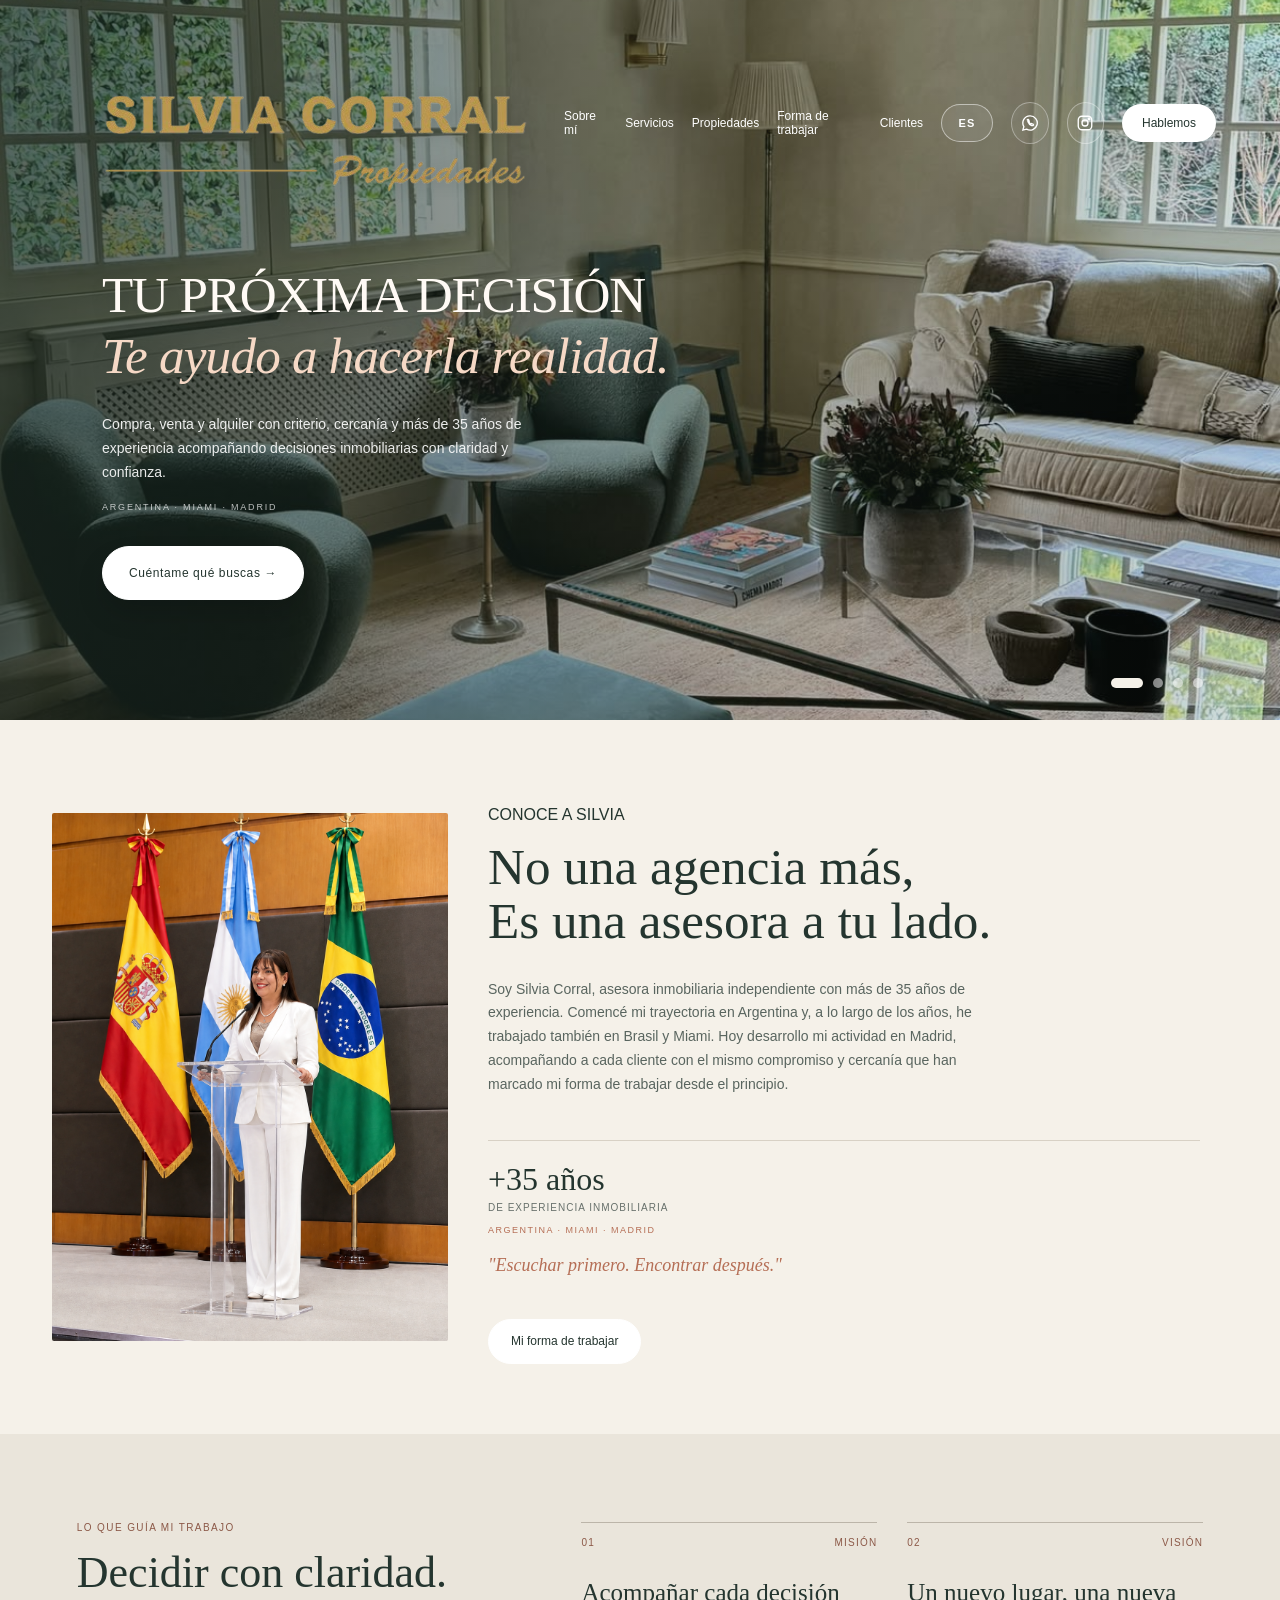
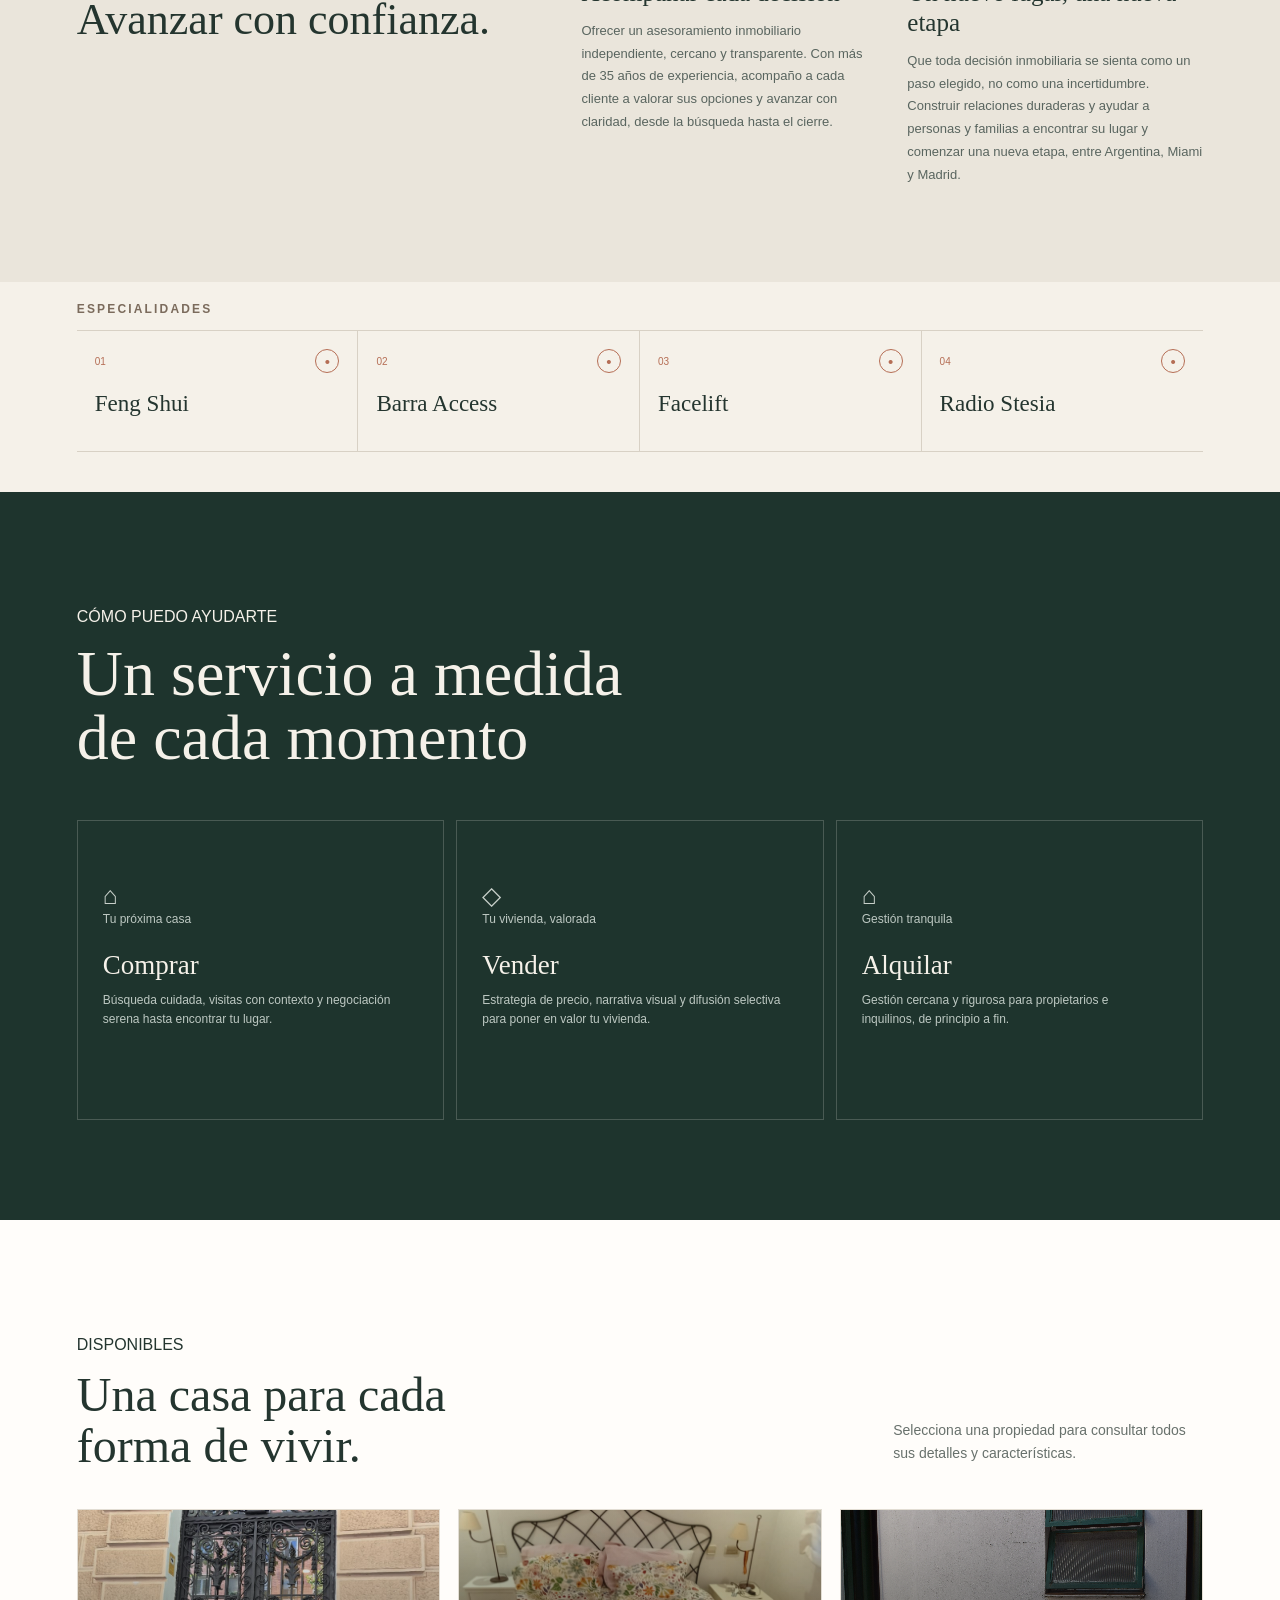
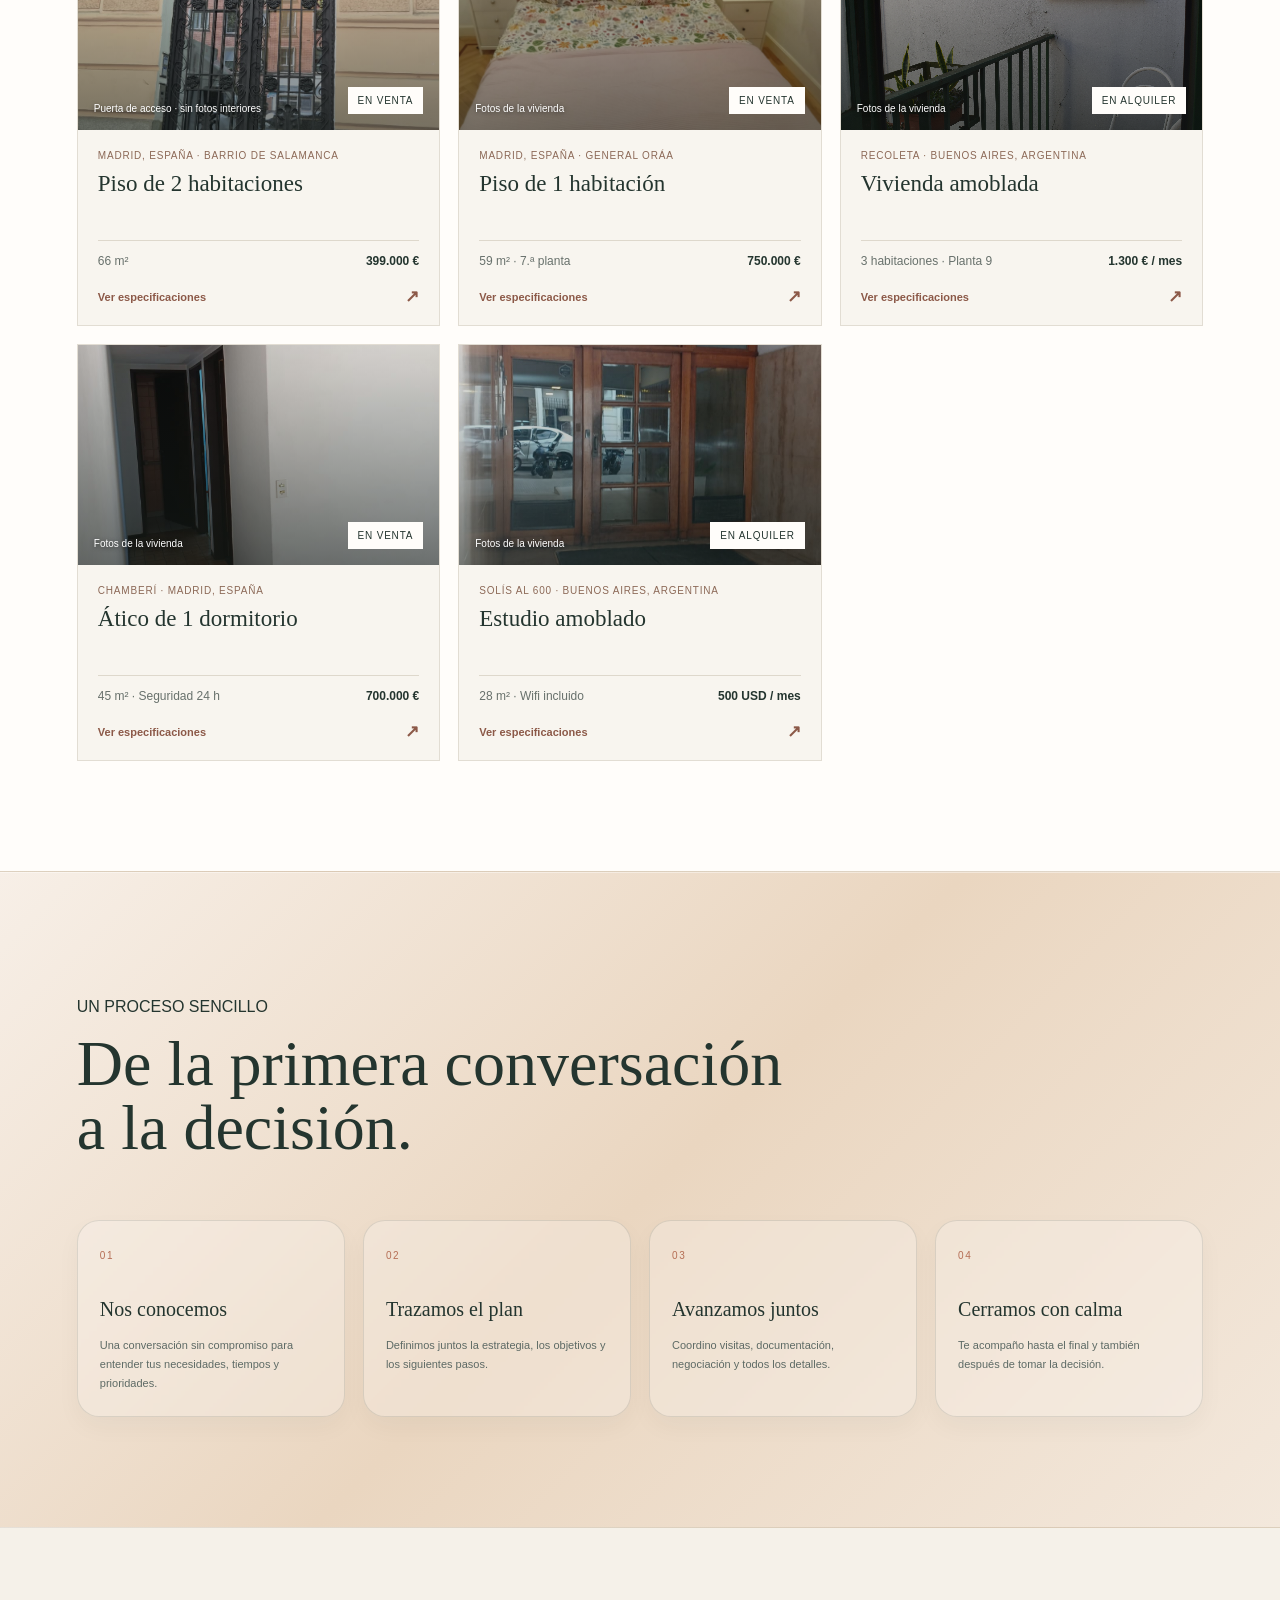
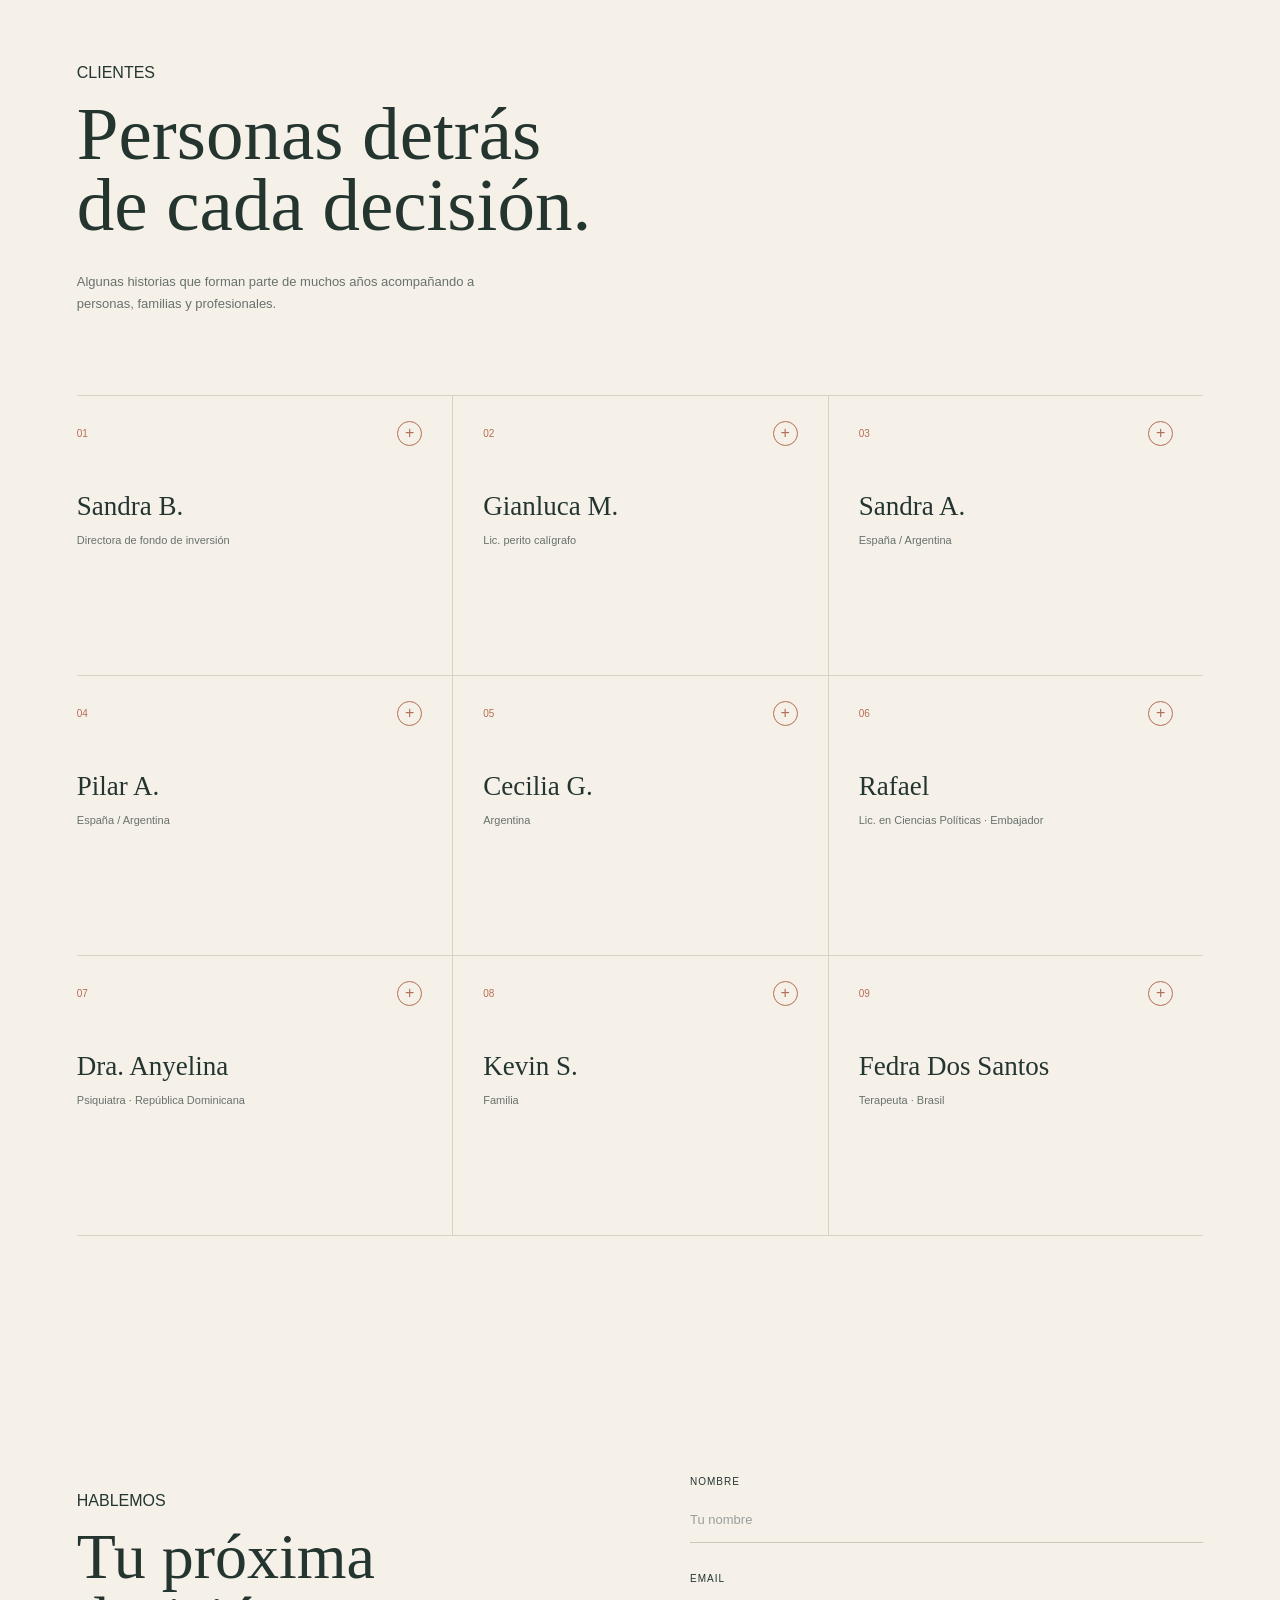
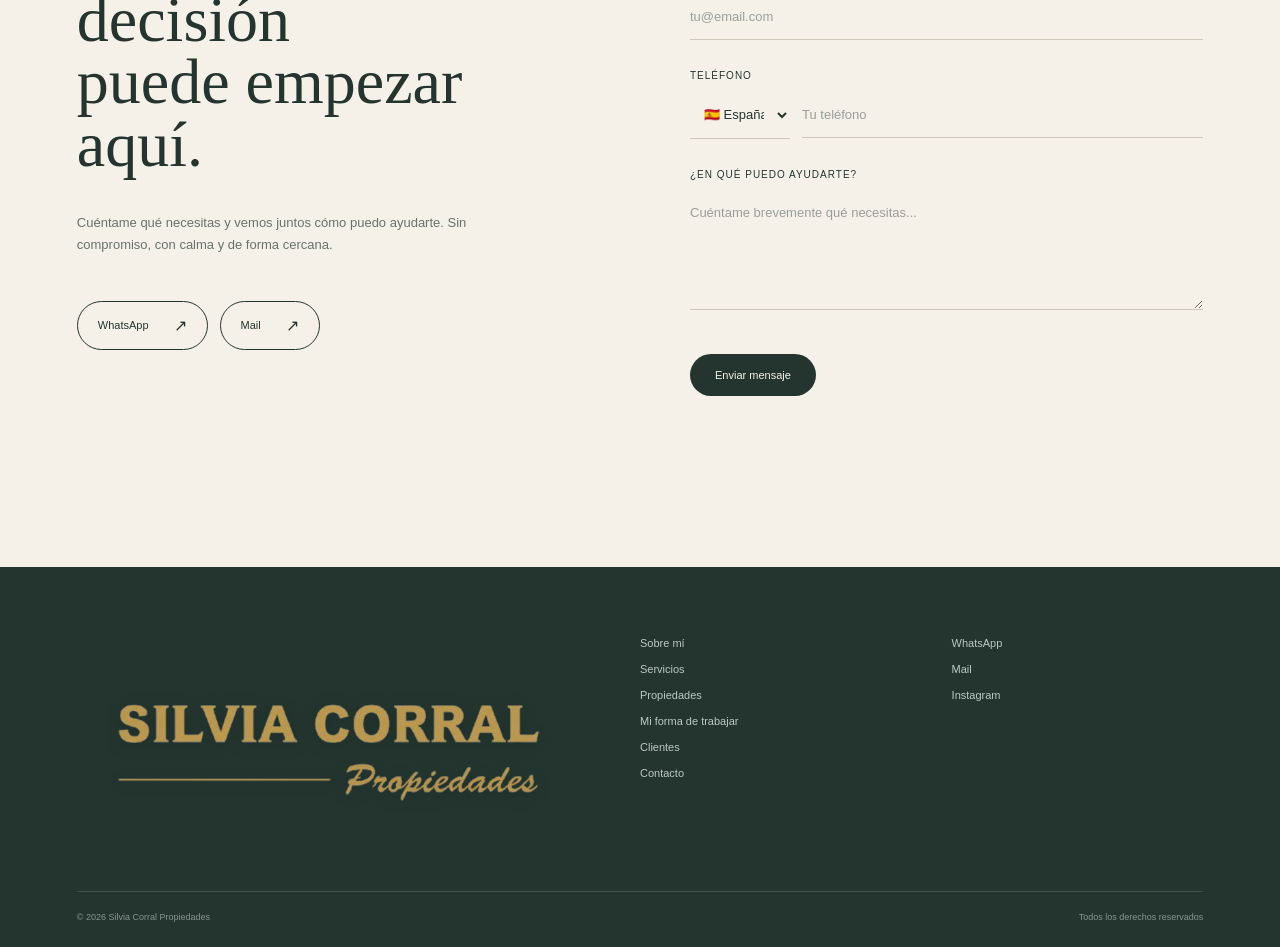
==== commit 643fb579: "Añadir fichas y galería de propiedades" ====
--- a/index.html
+++ b/index.html
@@ -22,6 +22,7 @@
         <nav class="nav" id="nav-menu">
             <a href="#sobre-mi" data-i18n="navSobreMi">Sobre mí</a>
             <a href="#servicios" data-i18n="navServicios">Servicios</a>
+            <a href="#propiedades" data-i18n="navPropiedades">Propiedades</a>
             <a href="#proceso" data-i18n="navProceso">Forma de trabajar</a>
             <a href="#clientes" data-i18n="navClientes">Clientes</a>
 
@@ -137,6 +138,26 @@
             <a href="#servicios" class="boton boton-oscuro" data-i18n="aboutButton">
                 Mi forma de trabajar
             </a>
+            </div>
+        </section>
+        <section class="proposito" id="proposito">
+            <div class="proposito-interior">
+                <div class="proposito-cabecera">
+                    <p class="etiqueta" data-i18n="purposeLabel">LO QUE GUÍA MI TRABAJO</p>
+                    <h2 data-i18n-html="purposeTitle">Decidir con claridad.<br>Avanzar con confianza.</h2>
+                </div>
+                <div class="proposito-grid">
+                    <article class="proposito-item">
+                        <div class="proposito-superior"><span>01</span><span data-i18n="missionLabel">MISIÓN</span></div>
+                        <h3 data-i18n="missionTitle">Acompañar cada decisión</h3>
+                        <p data-i18n="missionText">Ofrecer un asesoramiento inmobiliario independiente, cercano y transparente. Con más de 35 años de experiencia, acompaño a cada cliente a valorar sus opciones y avanzar con claridad, desde la búsqueda hasta el cierre.</p>
+                    </article>
+                    <article class="proposito-item">
+                        <div class="proposito-superior"><span>02</span><span data-i18n="visionLabel">VISIÓN</span></div>
+                        <h3 data-i18n="visionTitle">Un nuevo lugar, una nueva etapa</h3>
+                        <p data-i18n="visionText">Que toda decisión inmobiliaria se sienta como un paso elegido, no como una incertidumbre. Construir relaciones duraderas y ayudar a personas y familias a encontrar su lugar y comenzar una nueva etapa, entre Argentina, Miami y Madrid.</p>
+                    </article>
+                </div>
             </div>
         </section>
 <!-- En esta seccion vamos a desarrollar el frontend de las especialidades de Silvia, como Feng Shui, 
@@ -223,6 +244,37 @@
                 a fin.
             </p>
         </article>
+        </div>
+    </section>
+    <section class="propiedades" id="propiedades">
+        <div class="propiedades-cabecera">
+            <div>
+                <p class="etiqueta" data-i18n="propertiesLabel">DISPONIBLES</p>
+                <h2 data-i18n-html="propertiesTitle">Una casa para cada<br>forma de vivir.</h2>
+            </div>
+            <p class="propiedades-intro" data-i18n="propertiesIntro">Selecciona una propiedad para consultar todos sus detalles y características.</p>
+        </div>
+        <div class="propiedades-grid">
+            <a class="propiedad-tarjeta" href="propiedad.html?id=piso-1">
+                <div class="propiedad-imagen propiedad-imagen-1" role="img" aria-label="Solo se mostrará la puerta de acceso; no hay fotos interiores por confidencialidad"><span>Puerta de acceso · sin fotos interiores</span><span class="propiedad-operacion" data-i18n="propertySale">En venta</span></div>
+                <div class="propiedad-resumen"><p>Madrid, España · Barrio de Salamanca</p><h3>Piso de 2 habitaciones</h3><div class="propiedad-resumen-pie"><span>66 m²</span><strong>399.000 €</strong></div><span class="propiedad-enlace"><span data-i18n="propertyViewDetails">Ver especificaciones</span><span aria-hidden="true">↗</span></span></div>
+            </a>
+            <a class="propiedad-tarjeta" href="propiedad.html?id=piso-2">
+                <div class="propiedad-imagen propiedad-imagen-2" role="img" aria-label="Fotografía del piso en General Oráa"><span>Fotos de la vivienda</span><span class="propiedad-operacion" data-i18n="propertySale">En venta</span></div>
+                <div class="propiedad-resumen"><p>Madrid, España · General Oráa</p><h3>Piso de 1 habitación</h3><div class="propiedad-resumen-pie"><span>59 m² · 7.ª planta</span><strong>750.000 €</strong></div><span class="propiedad-enlace"><span data-i18n="propertyViewDetails">Ver especificaciones</span><span aria-hidden="true">↗</span></span></div>
+            </a>
+            <a class="propiedad-tarjeta" href="propiedad.html?id=piso-3">
+                <div class="propiedad-imagen propiedad-imagen-3" role="img" aria-label="Fotografía de la vivienda amoblada en Recoleta"><span>Fotos de la vivienda</span><span class="propiedad-operacion" data-i18n="propertyRent">En alquiler</span></div>
+                <div class="propiedad-resumen"><p>Recoleta · Buenos Aires, Argentina</p><h3>Vivienda amoblada</h3><div class="propiedad-resumen-pie"><span>3 habitaciones · Planta 9</span><strong>1.300 € / mes</strong></div><span class="propiedad-enlace"><span data-i18n="propertyViewDetails">Ver especificaciones</span><span aria-hidden="true">↗</span></span></div>
+            </a>
+            <a class="propiedad-tarjeta" href="propiedad.html?id=piso-4">
+                <div class="propiedad-imagen propiedad-imagen-4" role="img" aria-label="Fotografía del ático en Chamberí"><span>Fotos de la vivienda</span><span class="propiedad-operacion" data-i18n="propertySale">En venta</span></div>
+                <div class="propiedad-resumen"><p>Chamberí · Madrid, España</p><h3>Ático de 1 dormitorio</h3><div class="propiedad-resumen-pie"><span>45 m² · Seguridad 24 h</span><strong>700.000 €</strong></div><span class="propiedad-enlace"><span data-i18n="propertyViewDetails">Ver especificaciones</span><span aria-hidden="true">↗</span></span></div>
+            </a>
+            <a class="propiedad-tarjeta" href="propiedad.html?id=piso-5">
+                <div class="propiedad-imagen propiedad-imagen-5" role="img" aria-label="Fotografía del estudio en Solís"><span>Fotos de la vivienda</span><span class="propiedad-operacion" data-i18n="propertyRent">En alquiler</span></div>
+                <div class="propiedad-resumen"><p>Solís al 600 · Buenos Aires, Argentina</p><h3>Estudio amoblado</h3><div class="propiedad-resumen-pie"><span>28 m² · Wifi incluido</span><strong>500 USD / mes</strong></div><span class="propiedad-enlace"><span data-i18n="propertyViewDetails">Ver especificaciones</span><span aria-hidden="true">↗</span></span></div>
+            </a>
         </div>
     </section>
     <!-- Aqui le mostraremos una serie de pasos al usuario de como seria
@@ -791,6 +843,7 @@
 
             <a href="#sobre-mi" data-i18n="footerAbout">Sobre mí</a>
             <a href="#servicios" data-i18n="footerServices">Servicios</a>
+            <a href="#propiedades" data-i18n="navPropiedades">Propiedades</a>
             <a href="#proceso" data-i18n="footerProcess">Mi forma de trabajar</a>
             <a href="#clientes" data-i18n="footerClients">Clientes</a>
             <a href="#contacto" data-i18n="footerContact">Contacto</a>
--- a/css/style.css
+++ b/css/style.css
@@ -199,8 +199,8 @@
     display: inline-flex;
     align-items: center;
     justify-content: center;
-    width: 40px;
-    height: 40px;
+    width: 42px;
+    height: 42px;
     border: 1px solid rgba(255, 255, 255, 0.35);
     border-radius: 50%;
     background: rgba(255, 255, 255, 0.06);
@@ -476,6 +476,104 @@
     text-transform: uppercase;
     letter-spacing: 1.5px;
 }
+
+.proposito {
+    padding: 88px 6% 96px;
+    background: #eae5db;
+    color: #24352f;
+}
+
+.proposito-interior {
+    display: grid;
+    grid-template-columns: minmax(250px, 0.8fr) minmax(0, 1.2fr);
+    gap: 8%;
+    width: min(100%, 1200px);
+    margin: 0 auto;
+}
+
+.proposito-cabecera .etiqueta {
+    margin: 0 0 16px;
+    color: #8c5948;
+    font-size: 10px;
+    letter-spacing: 0.14em;
+}
+
+.proposito-cabecera h2 {
+    max-width: 420px;
+    margin: 0;
+    font-family: Georgia, serif;
+    font-size: 44px;
+    font-weight: normal;
+    line-height: 1.08;
+}
+
+.proposito-grid {
+    display: grid;
+    grid-template-columns: repeat(2, minmax(0, 1fr));
+    gap: 30px;
+}
+
+.proposito-item {
+    min-width: 0;
+    padding-top: 14px;
+    border-top: 1px solid #bcb5a9;
+}
+
+.proposito-superior {
+    display: flex;
+    justify-content: space-between;
+    gap: 12px;
+    color: #8c5948;
+    font-size: 10px;
+    letter-spacing: 0.12em;
+}
+
+.proposito-item h3 {
+    margin: 30px 0 12px;
+    font-family: Georgia, serif;
+    font-size: 25px;
+    font-weight: normal;
+    line-height: 1.2;
+}
+
+.proposito-item p {
+    margin: 0;
+    color: #59655f;
+    font-size: 13px;
+    line-height: 1.75;
+}
+
+@media (max-width: 900px) {
+    .proposito-interior {
+        grid-template-columns: 1fr;
+        gap: 34px;
+    }
+
+    .proposito-cabecera h2 {
+        max-width: 600px;
+    }
+}
+
+@media (max-width: 600px) {
+    .proposito {
+        padding: 68px 5% 74px;
+    }
+
+    .proposito-cabecera h2 {
+        font-size: 36px;
+    }
+
+    .proposito-grid {
+        grid-template-columns: 1fr;
+        gap: 28px;
+    }
+
+    .proposito-item h3 {
+        margin-top: 20px;
+        font-size: 23px;
+    }
+}
+
 .titulos-ambiente {
     background: #f5f1e9;
     padding: 20px 6% 40px;
@@ -1104,6 +1202,814 @@
 /* =========================
    RESPONSIVE
 ========================= */
+.propiedades {
+    padding: 100px 6% 110px;
+    background: #fffdfa;
+    color: #24352f;
+}
+
+.propiedades-cabecera,
+.propiedades-grid,
+.propiedades-fichas {
+    width: min(100%, 1200px);
+    margin-right: auto;
+    margin-left: auto;
+}
+
+.propiedades-cabecera {
+    display: flex;
+    align-items: end;
+    justify-content: space-between;
+    gap: 40px;
+    margin-bottom: 38px;
+}
+
+.propiedades-cabecera h2 {
+    margin: 0;
+    font-family: Georgia, serif;
+    font-size: 48px;
+    font-weight: normal;
+    line-height: 1.05;
+}
+
+.propiedades-intro {
+    max-width: 310px;
+    margin: 0 0 5px;
+    color: #68716c;
+    font-size: 14px;
+    line-height: 1.7;
+}
+
+.propiedades-grid {
+    display: grid;
+    grid-template-columns: repeat(3, minmax(0, 1fr));
+    gap: 18px;
+}
+
+.propiedad-tarjeta {
+    display: block;
+    min-width: 0;
+    border: 1px solid #e2ddd3;
+    background: #f8f5ef;
+    transition: transform 0.25s ease, border-color 0.25s ease;
+}
+
+.propiedad-tarjeta:hover {
+    transform: translateY(-4px);
+    border-color: #b56e55;
+}
+
+.propiedad-imagen {
+    position: relative;
+    display: flex;
+    align-items: flex-end;
+    justify-content: space-between;
+    gap: 10px;
+    min-height: 220px;
+    padding: 16px;
+    overflow: hidden;
+    background-color: #8a8c7a;
+    background-position: center;
+    background-size: cover;
+    color: white;
+}
+
+.propiedad-imagen::before {
+    position: absolute;
+    inset: 0;
+    background: linear-gradient(180deg, rgba(20, 28, 24, 0.04), rgba(20, 28, 24, 0.54));
+    content: "";
+}
+
+.propiedad-imagen > span {
+    position: relative;
+    z-index: 1;
+    font-size: 10px;
+    text-shadow: 0 1px 4px rgba(0, 0, 0, 0.5);
+}
+
+.propiedad-imagen .propiedad-operacion {
+    padding: 8px 10px;
+    background: #fffdfa;
+    color: #24352f;
+    text-shadow: none;
+    text-transform: uppercase;
+    letter-spacing: 0.08em;
+}
+
+.propiedad-imagen-1 { background-image: url("../img/puertaPiso1.jpeg"); background-position: center 50%; }
+.propiedad-imagen-2 { background-image: url("../img/piso2.jpeg"); }
+.propiedad-imagen-3 { background-image: url("../img/piso3%20(1).JPG"); }
+.propiedad-imagen-4 { background-image: url("../img/piso4%20(9).jpeg"); }
+.propiedad-imagen-5 { background-image: url("../img/piso5%20(1).jpeg"); }
+
+.propiedad-resumen {
+    padding: 20px 20px 18px;
+}
+
+.propiedad-resumen > p {
+    margin: 0 0 9px;
+    color: #8c6957;
+    font-size: 10px;
+    letter-spacing: 0.08em;
+    text-transform: uppercase;
+}
+
+.propiedad-resumen h3 {
+    min-height: 54px;
+    margin: 0;
+    font-family: Georgia, serif;
+    font-size: 23px;
+    font-weight: normal;
+    line-height: 1.18;
+}
+
+.propiedad-resumen-pie {
+    display: flex;
+    justify-content: space-between;
+    gap: 10px;
+    margin-top: 16px;
+    padding-top: 13px;
+    border-top: 1px solid #ded8cc;
+    font-size: 12px;
+}
+
+.propiedad-resumen-pie > span {
+    color: #68716c;
+}
+
+.propiedad-resumen-pie strong {
+    text-align: right;
+}
+
+.propiedad-enlace {
+    display: flex;
+    align-items: center;
+    justify-content: space-between;
+    margin-top: 18px;
+    color: #8c5948;
+    font-size: 11px;
+    font-weight: 700;
+}
+
+.propiedad-enlace > span:last-child,
+.propiedad-mas-info > span:last-child {
+    font-size: 17px;
+}
+
+.propiedades-fichas {
+    margin-top: 92px;
+    border-bottom: 1px solid #d8d1c5;
+}
+
+.propiedad-ficha {
+    display: grid;
+    grid-template-columns: minmax(0, 1.2fr) minmax(300px, 0.8fr);
+    align-items: start;
+    gap: 28px 48px;
+    padding: 42px 0;
+    border-top: 1px solid #d8d1c5;
+    scroll-margin-top: 100px;
+}
+
+.propiedad-pagina .propiedad-ficha {
+    grid-template-columns: minmax(0, 1.2fr) minmax(300px, 0.8fr);
+    gap: 28px 48px;
+}
+
+.propiedad-pagina .ficha-cabecera {
+    grid-column: 1 / -1;
+    min-width: 0;
+}
+
+.propiedad-pagina .ficha-detalle {
+    min-width: 0;
+    padding-top: 2px;
+}
+
+.ficha-cabecera .etiqueta {
+    margin: 0 0 14px;
+    color: #b56e55;
+    font-size: 10px;
+    letter-spacing: 0.12em;
+}
+
+.ficha-cabecera h3 {
+    margin: 0;
+    font-family: Georgia, serif;
+    font-size: 31px;
+    font-weight: normal;
+    line-height: 1.12;
+}
+
+.ficha-cabecera > p:last-child {
+    margin: 14px 0 0;
+    color: #68716c;
+    font-size: 13px;
+    line-height: 1.6;
+}
+
+.ficha-detalle > p:first-child {
+    margin: 0 0 22px;
+    color: #59655f;
+    font-size: 14px;
+    line-height: 1.75;
+}
+
+.ficha-caracteristicas {
+    display: grid;
+    grid-template-columns: repeat(4, minmax(0, 1fr));
+    gap: 14px;
+    margin: 0 0 20px;
+    padding: 0;
+    list-style: none;
+}
+
+.ficha-caracteristicas li {
+    display: flex;
+    flex-direction: column;
+    gap: 5px;
+    min-width: 0;
+    padding: 12px 0;
+    border-top: 1px solid #ded8cc;
+}
+
+.ficha-caracteristicas strong {
+    font-family: Georgia, serif;
+    font-size: 17px;
+    font-weight: normal;
+}
+
+.ficha-caracteristicas span {
+    color: #68716c;
+    font-size: 10px;
+}
+
+.ficha-lista {
+    display: grid;
+    grid-template-columns: repeat(2, minmax(0, 1fr));
+    gap: 10px 24px;
+    margin: 0 0 22px;
+    padding-left: 18px;
+    color: #59655f;
+    font-size: 13px;
+    line-height: 1.55;
+}
+
+.ficha-extra {
+    margin: 0 0 22px;
+    color: #59655f;
+    font-size: 13px;
+    line-height: 1.65;
+}
+
+.propiedad-mas-info {
+    display: inline-flex;
+    align-items: center;
+    gap: 24px;
+    min-height: 48px;
+    padding: 0 16px;
+    border: 1px solid #24352f;
+    color: #24352f;
+    font-size: 12px;
+    transition: background 0.2s ease, color 0.2s ease;
+}
+
+.propiedad-mas-info:hover {
+    background: #24352f;
+    color: white;
+}
+
+.property-gallery {
+    min-width: 0;
+    margin: 0;
+}
+
+.property-carousel-frame {
+    position: relative;
+    width: 100%;
+    aspect-ratio: 1.45;
+    overflow: hidden;
+    background: #e9e4db;
+}
+
+.property-carousel-viewport {
+    width: 100%;
+    height: 100%;
+    overflow-x: auto;
+    overscroll-behavior-x: contain;
+    scroll-behavior: smooth;
+    scroll-snap-type: x mandatory;
+    scrollbar-width: none;
+    touch-action: pan-x;
+}
+
+.property-carousel-viewport::-webkit-scrollbar {
+    display: none;
+}
+
+.property-carousel-track {
+    display: flex;
+    width: 100%;
+    height: 100%;
+}
+
+.property-carousel-slide {
+    flex: 0 0 100%;
+    width: 100%;
+    height: 100%;
+    padding: 0;
+    border: 0;
+    background: transparent;
+    cursor: zoom-in;
+    scroll-snap-align: start;
+}
+
+.property-carousel-slide img {
+    display: block;
+    width: 100%;
+    height: 100%;
+    object-fit: cover;
+    object-position: center;
+}
+
+.property-gallery--single .property-carousel-slide img {
+    object-position: center 54%;
+}
+
+.property-carousel-control {
+    position: absolute;
+    top: 50%;
+    z-index: 2;
+    display: inline-flex;
+    align-items: center;
+    justify-content: center;
+    width: 46px;
+    height: 46px;
+    padding: 0;
+    transform: translateY(-50%);
+    border: 1px solid rgba(255, 255, 255, 0.8);
+    border-radius: 50%;
+    background: rgba(36, 53, 47, 0.72);
+    color: white;
+    font-size: 28px;
+    line-height: 1;
+    cursor: pointer;
+}
+
+.property-carousel-control:disabled {
+    opacity: 0;
+    pointer-events: none;
+}
+
+.property-carousel-prev {
+    left: 14px;
+}
+
+.property-carousel-next {
+    right: 14px;
+}
+
+.property-carousel-count {
+    position: absolute;
+    right: 12px;
+    bottom: 12px;
+    z-index: 2;
+    min-width: 48px;
+    padding: 7px 10px;
+    background: rgba(36, 53, 47, 0.78);
+    color: white;
+    font-size: 11px;
+    text-align: center;
+}
+
+.property-lightbox {
+    position: fixed;
+    inset: 0;
+    width: auto;
+    height: auto;
+    max-width: none;
+    max-height: none;
+    margin: 0;
+    padding: 54px 72px;
+    border: 0;
+    background: rgba(18, 25, 22, 0.97);
+    color: white;
+}
+
+body.property-lightbox-open {
+    overflow: hidden;
+}
+
+html.property-lightbox-open {
+    overflow: hidden;
+}
+
+.property-lightbox[open] {
+    display: flex;
+    align-items: center;
+    justify-content: center;
+}
+
+.property-lightbox::backdrop {
+    background: rgba(18, 25, 22, 0.97);
+}
+
+.lightbox-image {
+    display: block;
+    width: 100%;
+    height: 100%;
+    object-fit: contain;
+}
+
+.property-lightbox[data-property-id="piso-1"] .lightbox-image {
+    width: min(70vw, 900px);
+    height: auto;
+    max-height: 74vh;
+    aspect-ratio: 1.45;
+    object-fit: cover;
+    object-position: center 54%;
+}
+
+.lightbox-close,
+.lightbox-control {
+    position: absolute;
+    z-index: 2;
+    display: inline-flex;
+    align-items: center;
+    justify-content: center;
+    width: 48px;
+    height: 48px;
+    padding: 0;
+    border: 1px solid rgba(255, 255, 255, 0.55);
+    border-radius: 50%;
+    background: rgba(36, 53, 47, 0.82);
+    color: white;
+    cursor: pointer;
+}
+
+.lightbox-close {
+    top: 18px;
+    right: 20px;
+    font-size: 28px;
+}
+
+.lightbox-control {
+    top: 50%;
+    transform: translateY(-50%);
+    font-size: 34px;
+}
+
+.lightbox-prev {
+    left: 18px;
+}
+
+.lightbox-next {
+    right: 18px;
+}
+
+.lightbox-control:disabled {
+    opacity: 0.35;
+    cursor: default;
+}
+
+.lightbox-count {
+    position: absolute;
+    bottom: 16px;
+    left: 50%;
+    margin: 0;
+    transform: translateX(-50%);
+    color: rgba(255, 255, 255, 0.85);
+    font-size: 12px;
+}
+
+.property-header {
+    display: flex;
+    align-items: center;
+    justify-content: space-between;
+    gap: 24px;
+    min-height: 96px;
+    padding: 16px 6%;
+    background: #24352f;
+    color: #fffdfa;
+}
+
+.property-logo {
+    display: inline-flex;
+    width: min(260px, 45vw);
+}
+
+.property-logo img {
+    display: block;
+    width: 100%;
+    height: auto;
+    object-fit: contain;
+}
+
+.property-return,
+.property-footer a {
+    font-size: 12px;
+}
+
+.property-return:hover,
+.property-footer a:hover {
+    color: #f0cbb5;
+}
+
+.propiedad-pagina {
+    min-height: 72vh;
+    padding: 50px 6% 100px;
+    background: #fffdfa;
+}
+
+.property-page-heading,
+.propiedad-pagina .propiedades-fichas {
+    width: min(100%, 1200px);
+    margin-right: auto;
+    margin-left: auto;
+}
+
+.property-page-heading {
+    padding-bottom: 30px;
+}
+
+.property-page-heading .etiqueta {
+    margin: 0 0 14px;
+    color: #b56e55;
+    font-size: 10px;
+    letter-spacing: 0.12em;
+}
+
+.property-page-heading h1 {
+    margin: 0;
+    font-family: Georgia, serif;
+    font-size: 42px;
+    font-weight: normal;
+}
+
+.propiedad-pagina .propiedades-fichas {
+    margin-top: 0;
+    border-bottom: 0;
+}
+
+.propiedad-pagina .propiedad-ficha[hidden] {
+    display: none;
+}
+
+.propiedad-pagina .propiedad-ficha {
+    padding: 36px 0 10px;
+}
+
+.ficha-cabecera h2 {
+    margin: 0;
+    font-family: Georgia, serif;
+    font-size: 31px;
+    font-weight: normal;
+    line-height: 1.12;
+}
+
+.property-price {
+    margin: 0 0 22px;
+    color: #24352f;
+    font-family: Georgia, serif;
+    font-size: 27px;
+}
+
+.property-footer {
+    display: grid;
+    grid-template-columns: minmax(180px, 0.8fr) minmax(240px, 1fr) auto;
+    align-items: center;
+    justify-content: space-between;
+    gap: 20px;
+    padding: 25px 6%;
+    background: #24352f;
+    color: #f5f1e9;
+}
+
+.property-footer-logo {
+    display: inline-flex;
+    width: min(220px, 100%);
+}
+
+.property-footer-logo img {
+    display: block;
+    width: 100%;
+    height: auto;
+    object-fit: contain;
+}
+
+.property-footer-contact {
+    display: grid;
+    justify-self: center;
+    gap: 9px;
+    min-width: 0;
+    font-size: 12px;
+}
+
+.property-footer-contact p {
+    margin: 0 0 3px;
+    color: #f0cbb5;
+    font-size: 10px;
+    letter-spacing: 0.12em;
+}
+
+.property-footer-return {
+    justify-self: end;
+}
+
+.property-footer-contact a,
+.property-footer-return {
+    overflow-wrap: anywhere;
+}
+
+@media (max-width: 900px) {
+    .propiedad-pagina .propiedad-ficha {
+        grid-template-columns: minmax(0, 1fr);
+        gap: 22px;
+    }
+
+    .propiedad-pagina .ficha-cabecera {
+        grid-column: auto;
+    }
+
+    .propiedad-pagina .ficha-detalle {
+        max-width: 760px;
+    }
+}
+
+@media (max-width: 768px) {
+    .property-footer {
+        grid-template-columns: minmax(0, 1fr);
+        gap: 22px;
+    }
+
+    .property-footer-contact,
+    .property-footer-return {
+        justify-self: start;
+    }
+
+    .propiedades {
+        padding: 76px 5% 80px;
+    }
+
+    .propiedades-cabecera {
+        align-items: flex-start;
+        flex-direction: column;
+        gap: 16px;
+        margin-bottom: 28px;
+    }
+
+    .propiedades-cabecera h2 {
+        font-size: 38px;
+    }
+
+    .propiedades-intro {
+        max-width: 100%;
+    }
+
+    .propiedades-grid {
+        grid-template-columns: repeat(2, minmax(0, 1fr));
+        gap: 12px;
+    }
+
+    .propiedad-imagen {
+        min-height: 170px;
+        padding: 10px;
+    }
+
+    .propiedad-resumen {
+        padding: 15px 13px;
+    }
+
+    .propiedad-resumen h3 {
+        min-height: 0;
+        font-size: 20px;
+    }
+
+    .propiedad-resumen-pie {
+        flex-direction: column;
+        gap: 6px;
+    }
+
+    .propiedad-resumen-pie strong {
+        text-align: left;
+    }
+
+    .propiedades-fichas {
+        margin-top: 65px;
+    }
+
+    .propiedad-ficha {
+        grid-template-columns: 1fr;
+        gap: 22px;
+        padding: 30px 0;
+        scroll-margin-top: 90px;
+    }
+
+    .property-header {
+        min-height: 78px;
+        padding: 12px 5%;
+    }
+
+    .property-logo {
+        width: min(190px, 42vw);
+    }
+
+    .property-return {
+        max-width: 45%;
+        text-align: right;
+        line-height: 1.4;
+    }
+
+    .propiedad-pagina {
+        padding: 38px 5% 75px;
+    }
+
+    .property-page-heading h1 {
+        font-size: 34px;
+    }
+
+    .ficha-cabecera h2 {
+        font-size: 27px;
+    }
+
+    .ficha-lista {
+        grid-template-columns: 1fr;
+        gap: 8px;
+        padding-left: 18px;
+    }
+
+    .ficha-lista li,
+    .ficha-detalle p,
+    .ficha-cabecera > p:last-child {
+        min-width: 0;
+        overflow-wrap: anywhere;
+    }
+
+    .property-lightbox {
+        padding: 58px 54px;
+    }
+
+    .lightbox-close {
+        top: 10px;
+        right: 10px;
+    }
+
+    .lightbox-prev {
+        left: 8px;
+    }
+
+    .lightbox-next {
+        right: 8px;
+    }
+}
+
+@media (max-width: 480px) {
+    .propiedades-grid {
+        grid-template-columns: 1fr;
+    }
+
+    .propiedad-imagen {
+        min-height: 210px;
+    }
+
+    .ficha-cabecera h3 {
+        font-size: 27px;
+    }
+
+    .ficha-caracteristicas {
+        grid-template-columns: repeat(2, minmax(0, 1fr));
+    }
+
+    .ficha-lista {
+        grid-template-columns: 1fr;
+        gap: 8px;
+    }
+
+    .property-footer {
+        grid-template-columns: minmax(0, 1fr);
+        gap: 22px;
+    }
+
+    .property-footer-contact,
+    .property-footer-return {
+        justify-self: start;
+    }
+
+    .property-carousel-control {
+        width: 40px;
+        height: 40px;
+    }
+
+    .property-lightbox {
+        padding: 58px 44px;
+    }
+
+    .lightbox-control {
+        width: 40px;
+        height: 40px;
+    }
+}
 
 @media (max-width: 1200px) {
     .sobre-imagen {
@@ -1344,24 +2250,38 @@
         font-size: 12px;
     }
 
+    .nav {
+        flex-wrap: wrap;
+        justify-content: flex-start;
+    }
+
     .nav-contacto {
         display: inline-flex;
         align-items: center;
         justify-content: center;
-        padding: 11px 16px;
-        width: auto;
+        padding: 12px 18px;
+        width: 48px;
+        height: 48px;
+        min-width: 48px;
+        min-height: 48px;
         font-size: 11px;
+        border-radius: 999px;
     }
 
     .nav-social {
         display: inline-flex;
-        width: 32px;
-        height: 32px;
-    }
-
-    .nav-social svg {
-        width: 24px;
-        height: 24px;
+        width: 48px;
+        height: 48px;
+        min-width: 48px;
+        min-height: 48px;
+        border-radius: 999px;
+        flex-shrink: 0;
+    }
+
+    .nav-social + .nav-social,
+    .nav-social + .nav-contacto,
+    .nav-contacto + .nav-social {
+        margin-left: 6px;
     }
 
     .hero {
@@ -1370,35 +2290,52 @@
     }
 
     .hero-contenido {
-        width: 88%;
-        padding-top: 10px;
+        width: 90%;
+        padding-top: 22px;
+        padding-left: 0;
     }
 
     .hero h1 {
         max-width: 100%;
-        font-size: clamp(34px, 10vw, 52px);
+        font-size: clamp(38px, 11vw, 58px);
+        line-height: 0.92;
         letter-spacing: -1px;
+    }
+
+    .hero h1 span {
+        margin-top: 14px;
     }
 
     .hero-descripcion {
         max-width: 100%;
-        font-size: 13px;
+        margin-top: 22px;
+        font-size: 15px;
+        line-height: 1.7;
+    }
+
+    .hero-trayectoria {
+        margin-top: 18px;
+        font-size: 10px;
+        letter-spacing: 1.4px;
     }
 
     .hero-botones {
         flex-direction: column;
         align-items: stretch;
+        gap: 14px;
+        margin-top: 28px;
     }
 
     .hero-botones .boton {
         width: 100%;
         text-align: center;
-        padding: 16px 20px;
-        font-size: 13px;
-        min-height: 52px;
+        padding: 18px 22px;
+        font-size: 15px;
+        min-height: 56px;
         display: inline-flex;
         align-items: center;
         justify-content: center;
+        border-radius: 999px;
     }
 
     .sobre-imagen {
@@ -1488,9 +2425,14 @@
     }
 
     .contacto {
+        grid-template-columns: 1fr;
         padding-top: 80px;
         padding-bottom: 80px;
-        gap: 42px;
+        gap: 32px;
+    }
+
+    .contacto-info {
+        max-width: 100%;
     }
 
     .contacto-info h2 {
@@ -1500,6 +2442,7 @@
     .contacto-botones {
         flex-direction: column;
         align-items: stretch;
+        margin-top: 28px;
     }
 
     .contacto-boton {
@@ -1510,6 +2453,11 @@
         min-height: 52px;
     }
 
+    .formulario-contacto {
+        max-width: 100%;
+        width: 100%;
+    }
+
     .footer {
         padding-top: 52px;
     }
@@ -1550,17 +2498,13 @@
     }
 
     .nav-social {
-        width: 30px;
-        height: 30px;
-    }
-
-    .nav-social svg {
-        width: 22px;
-        height: 22px;
+        display: inline-flex;
+        width: 36px;
+        height: 36px;
     }
 
     .hero {
-        min-height: 500px;
+        min-height: 520px;
         padding-top: 80px;
     }
 
@@ -1570,12 +2514,20 @@
     }
 
     .hero h1 {
-        font-size: clamp(30px, 11vw, 42px);
+        font-size: clamp(32px, 11vw, 44px);
+        line-height: 0.96;
+    }
+
+    .hero-descripcion {
+        font-size: 14px;
     }
 
     .hero-botones .boton {
         width: 100%;
+        min-height: 56px;
         text-align: center;
+        padding: 18px 20px;
+        font-size: 14px;
     }
 
     .contacto-info h2 {
